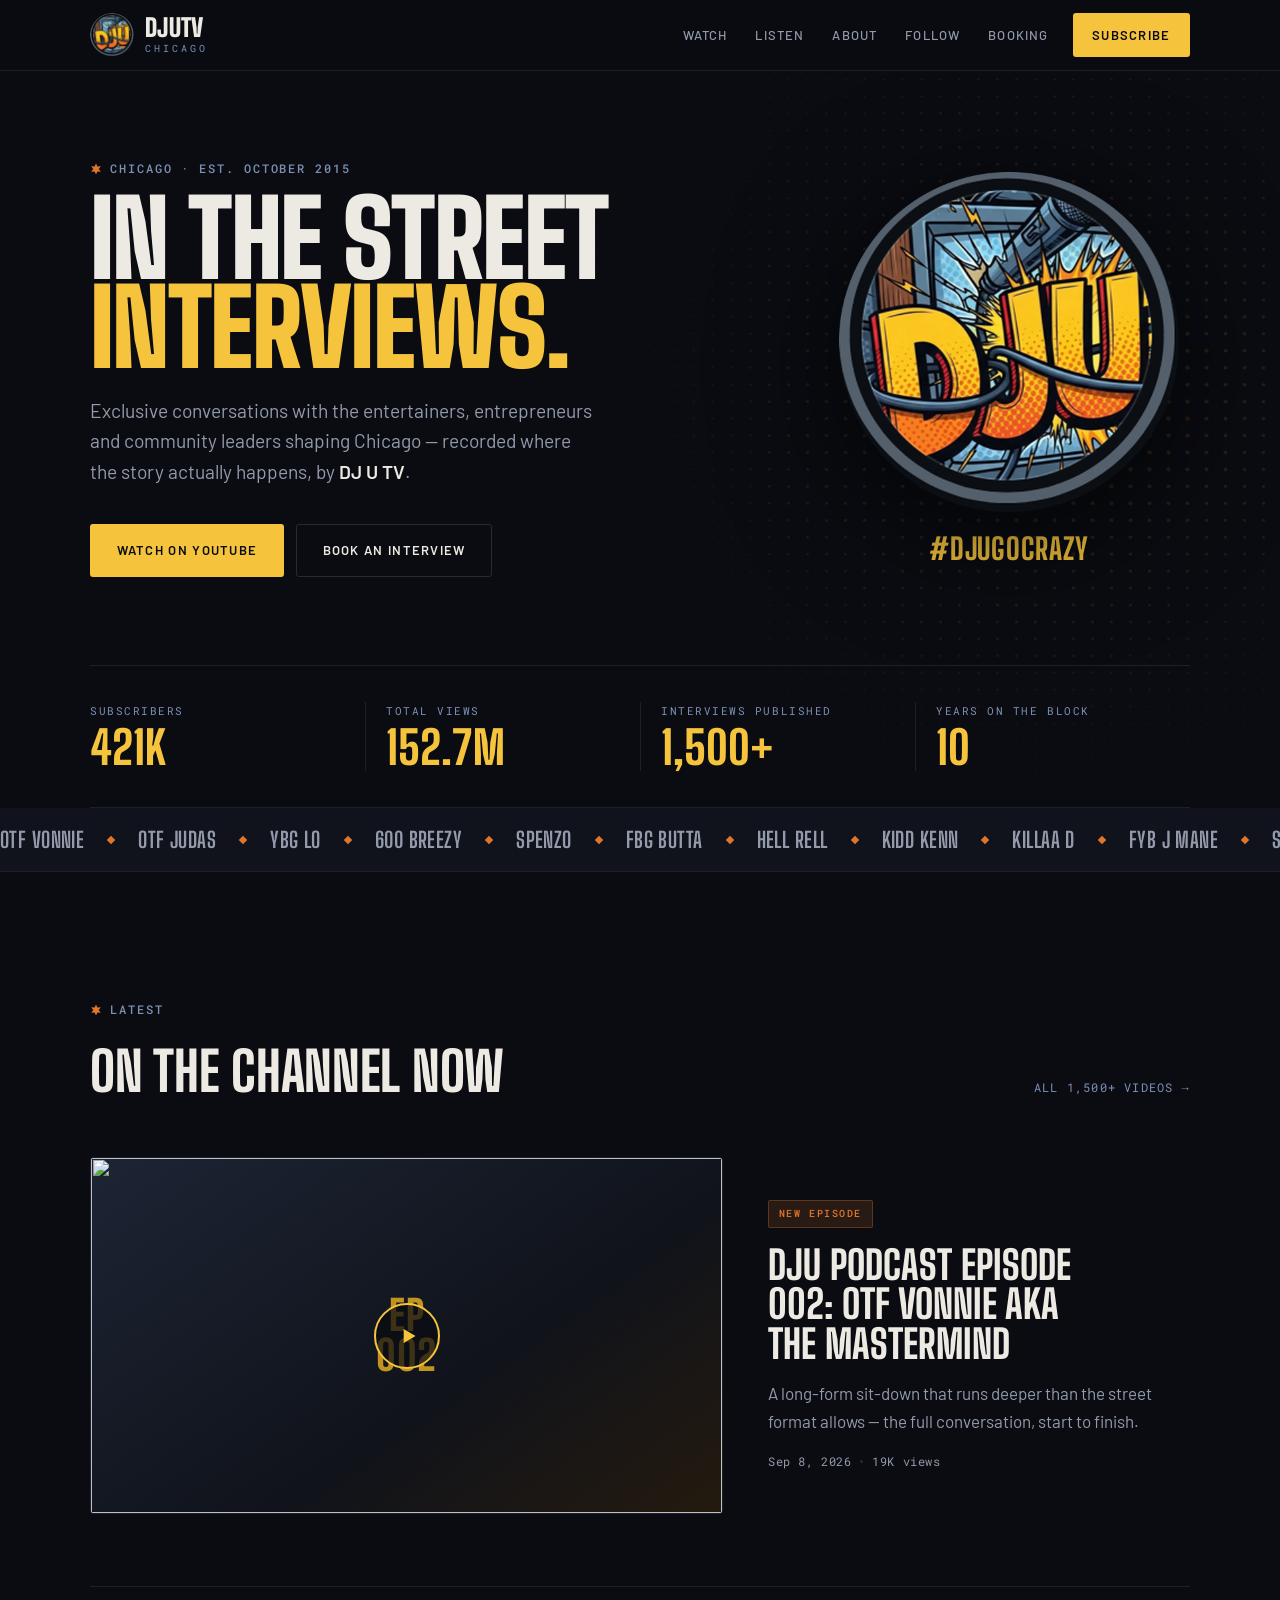
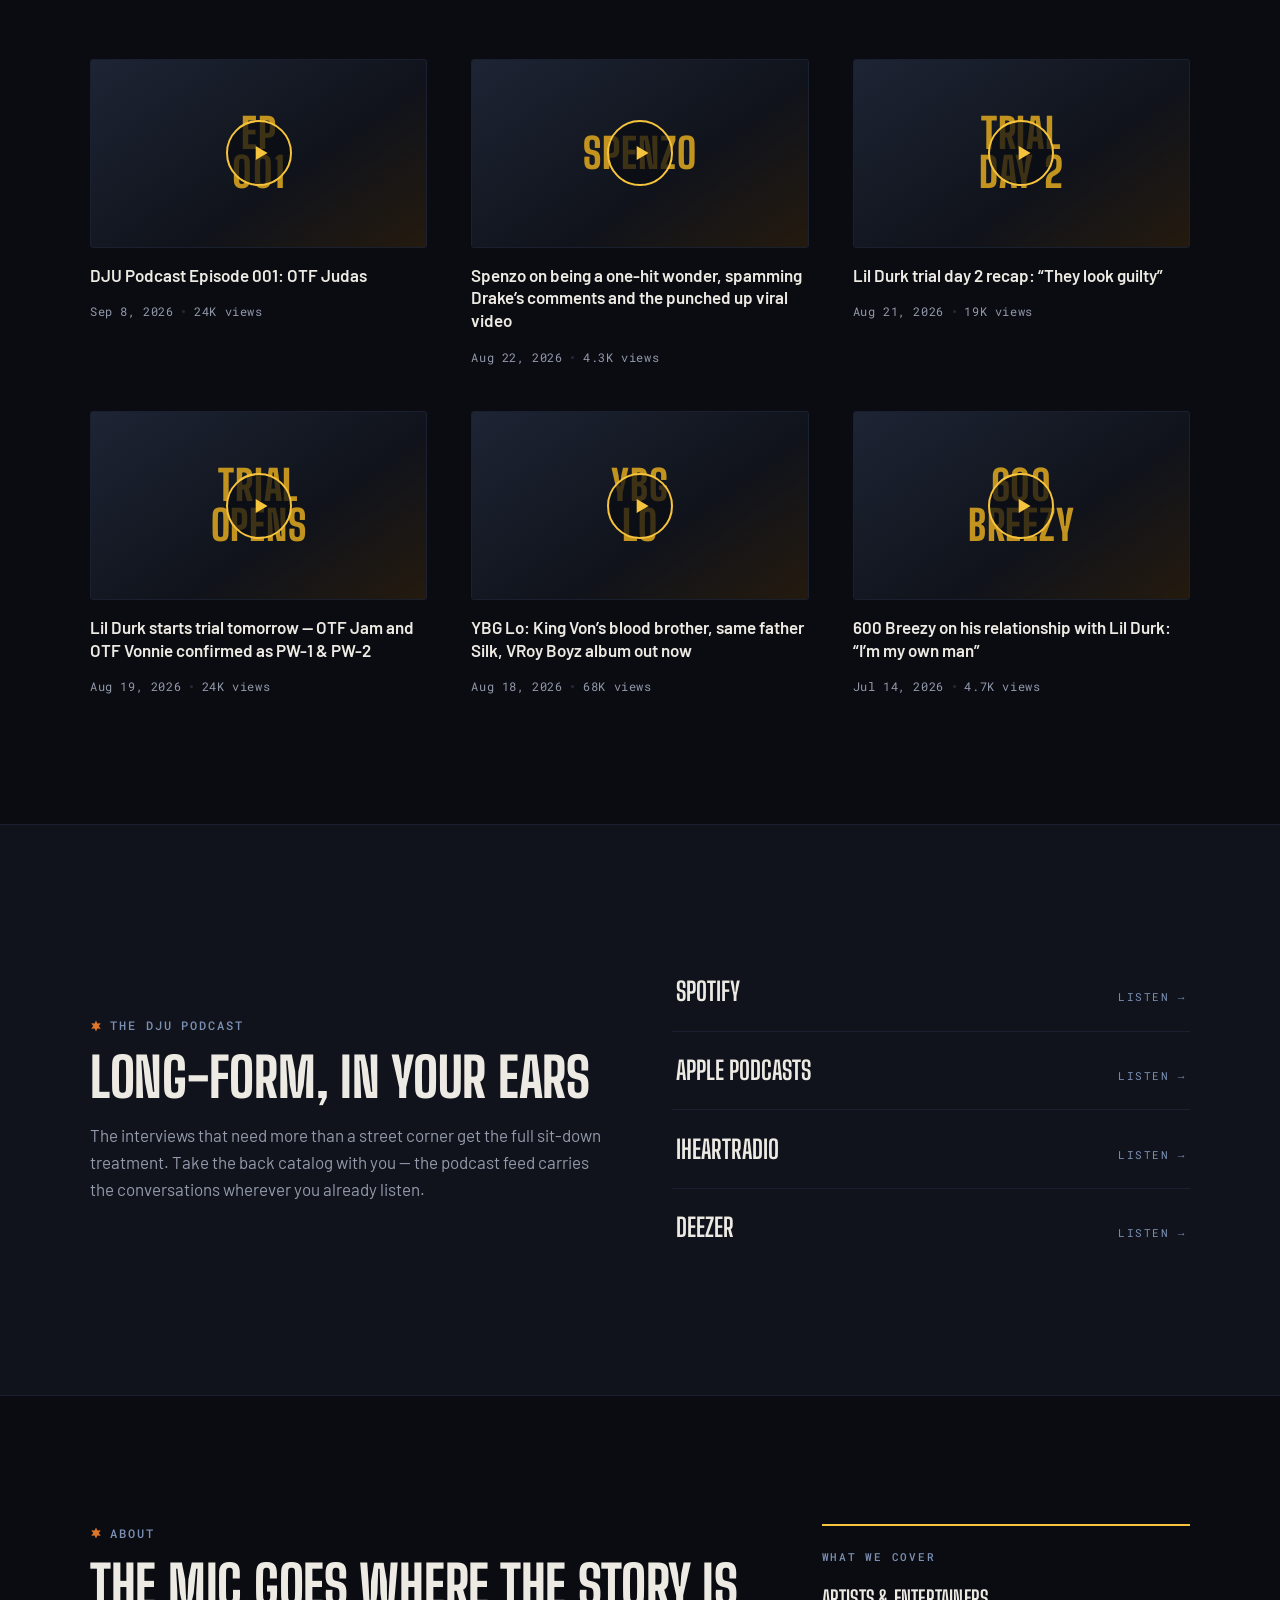
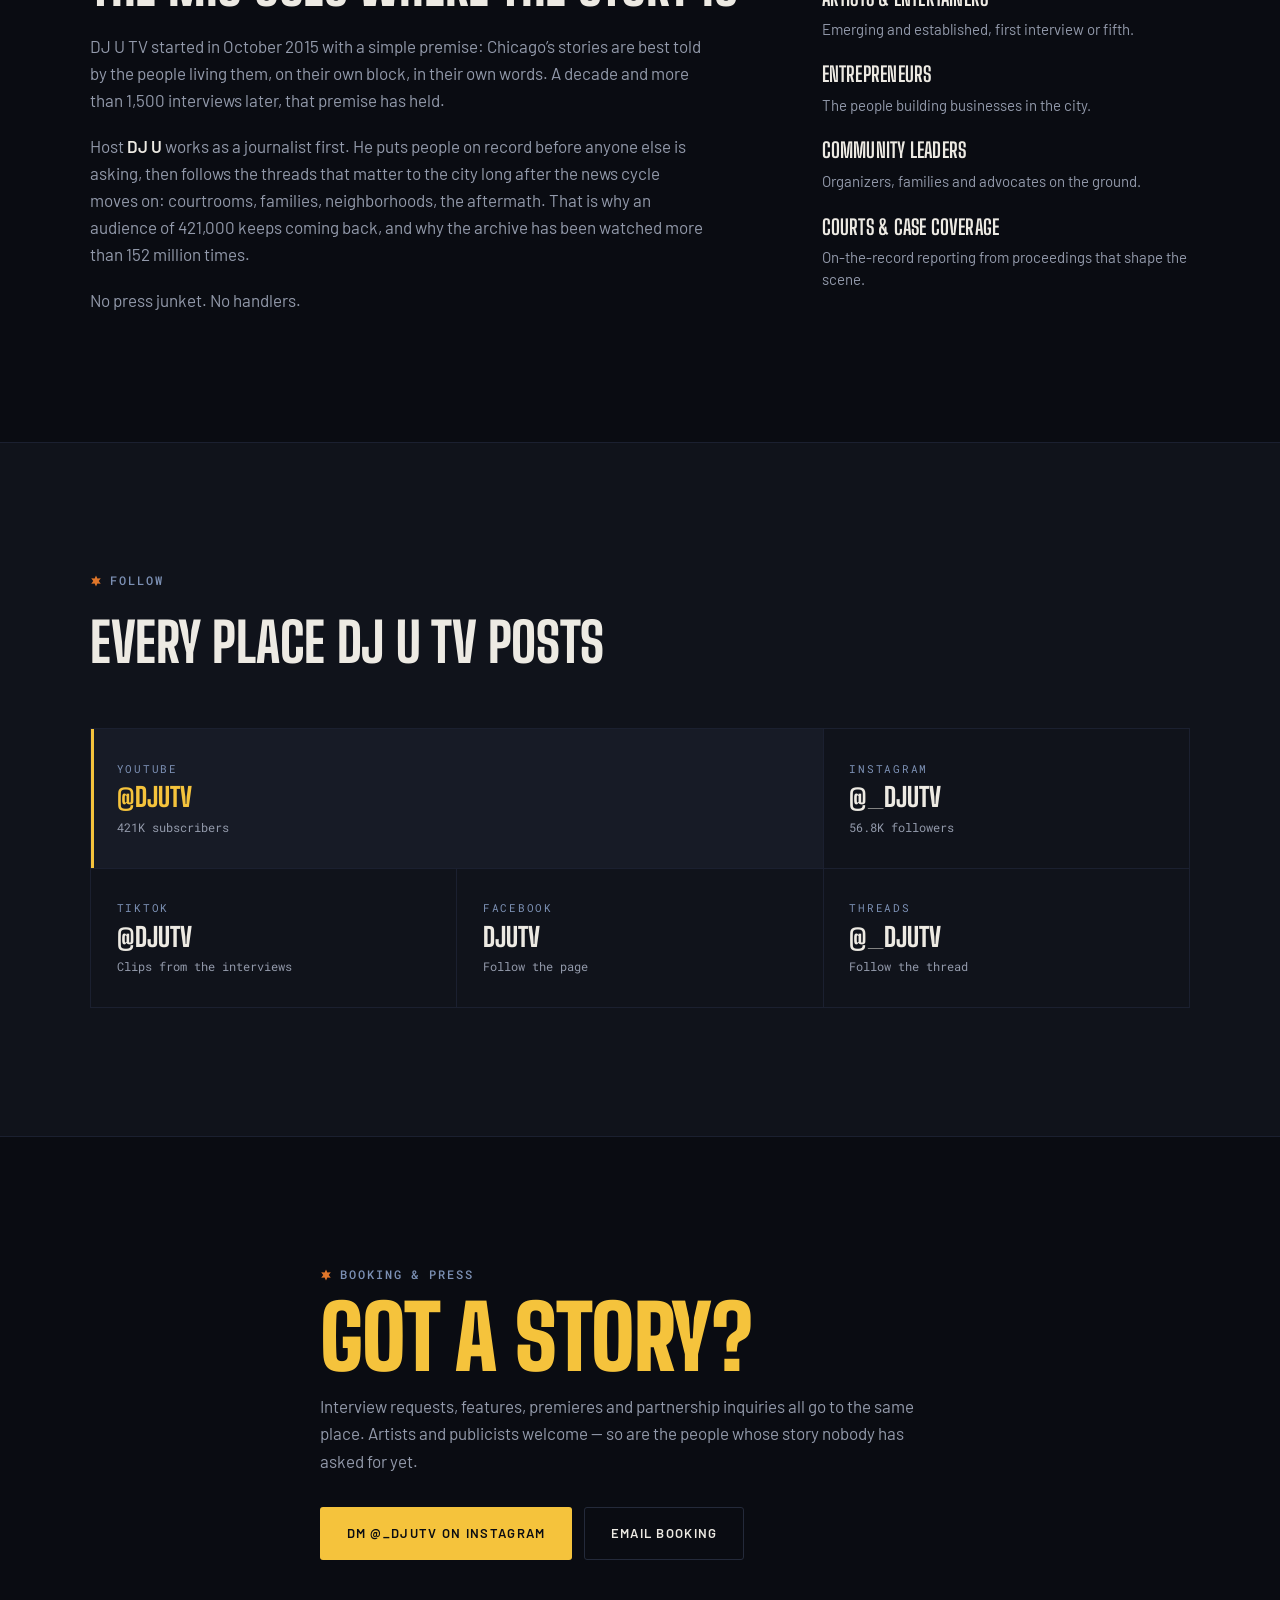
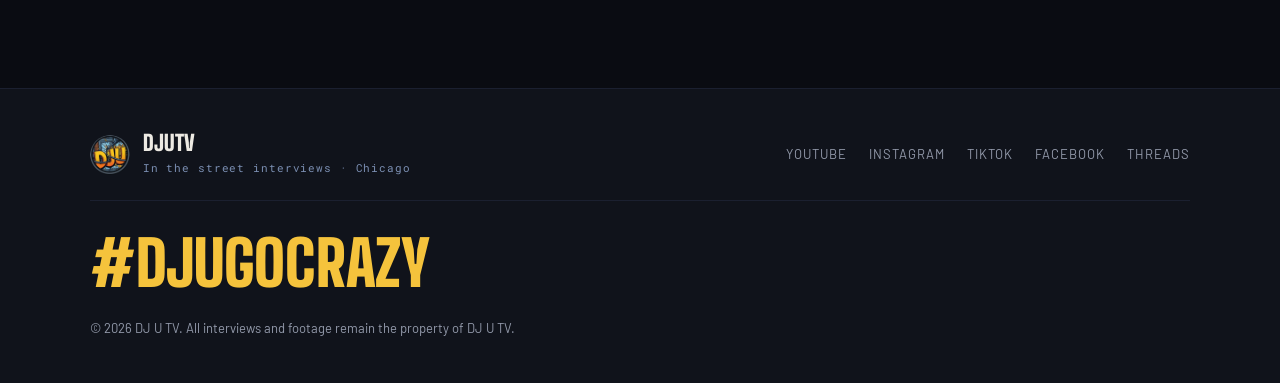
==== index.html @ be21571f "Add a proper 1200x630 link-preview card Pasting the link showed bare text with no preview. The og:im" ====
<!doctype html>
<html lang="en">
<head>
<meta charset="utf-8">
<meta name="viewport" content="width=device-width, initial-scale=1">
<title>DJ U TV — In the Street Interviews from Chicago</title>
<meta name="description" content="DJ U TV is Chicago's in-the-street interview channel — exclusive conversations with entertainers, entrepreneurs and community leaders since 2015. #DJUGOCRAZY. Watch, listen and book.">
<meta name="theme-color" content="#0A0C12">
<link rel="canonical" href="https://djugocrazy.com/">

<meta property="og:type" content="website">
<meta property="og:site_name" content="DJ U TV">
<meta property="og:url" content="https://djugocrazy.com/">
<meta property="og:title" content="DJ U TV — In the Street Interviews from Chicago">
<meta property="og:description" content="Exclusive in-the-street interviews with entertainers, entrepreneurs and community leaders. Chicago. Since 2015. #DJUGOCRAZY">
<meta property="og:image" content="https://djugocrazy.com/assets/img/og-card.png">
<meta property="og:image:type" content="image/png">
<meta property="og:image:width" content="1200">
<meta property="og:image:height" content="630">
<meta property="og:image:alt" content="DJ U TV — in the street interviews, Chicago. #DJUGOCRAZY">
<meta name="twitter:card" content="summary_large_image">
<meta name="twitter:image" content="https://djugocrazy.com/assets/img/og-card.png">

<link rel="icon" href="assets/img/favicon.png" type="image/png">
<link rel="apple-touch-icon" href="assets/img/dju-logo-sm.png">

<link rel="preconnect" href="https://fonts.googleapis.com">
<link rel="preconnect" href="https://fonts.gstatic.com" crossorigin>
<link rel="preconnect" href="https://i.ytimg.com">
<link rel="stylesheet" href="https://fonts.googleapis.com/css2?family=Big+Shoulders+Display:wght@500;700;800;900&family=Barlow:ital,wght@0,400;0,500;0,600;1,400&family=Roboto+Mono:wght@400;500&display=swap">
<link rel="stylesheet" href="assets/css/styles.css">

<script type="application/ld+json">
{
  "@context": "https://schema.org",
  "@type": "Organization",
  "name": "DJ U TV",
  "alternateName": "DJUTV",
  "slogan": "DJUGOCRAZY",
  "url": "https://djugocrazy.com/",
  "description": "Exclusive in-the-street interviews with entertainers, entrepreneurs and community leaders based in Chicago.",
  "founder": { "@type": "Person", "name": "DJ U" },
  "foundingDate": "2015-10-02",
  "areaServed": "Chicago, Illinois",
  "logo": "https://djugocrazy.com/assets/img/dju-logo.png",
  "sameAs": [
    "https://www.youtube.com/@DJUTV",
    "https://www.instagram.com/_djutv",
    "https://www.tiktok.com/@djutv",
    "https://www.facebook.com/DJUTV",
    "https://www.threads.net/@_djutv",
    "https://open.spotify.com/show/6Jy5DCqAI1f2kbH324WHqA",
    "https://podcasts.apple.com/us/podcast/djutv/id1648992757"
  ]
}
</script>
</head>
<body>

<svg class="sprite" aria-hidden="true" focusable="false">
  <symbol id="star6" viewBox="0 0 24 24">
    <path d="M12 1 L14.75 7.24 L21.53 6.5 L17.5 12 L21.53 17.5 L14.75 16.76 L12 23 L9.25 16.76 L2.47 17.5 L6.5 12 L2.47 6.5 L9.25 7.24 Z"/>
  </symbol>
  <symbol id="play" viewBox="0 0 24 24"><path d="M8 5.5 L19 12 L8 18.5 Z"/></symbol>
</svg>

<a class="skip-link" href="#main">Skip to content</a>

<header class="masthead">
  <div class="wrap masthead__inner">
    <a class="brand" href="#top">
      <img class="brand__mark" src="assets/img/dju-logo-sm.png" alt="" width="44" height="44">
      <span class="brand__text">
        <span class="brand__name">DJUTV</span>
        <span class="brand__sub">Chicago</span>
      </span>
    </a>
    <nav class="nav" aria-label="Primary">
      <a href="#watch">Watch</a>
      <a href="#listen">Listen</a>
      <a href="#about">About</a>
      <a href="#follow">Follow</a>
      <a href="#booking">Booking</a>
    </nav>
    <a class="btn btn--gold masthead__cta" href="https://www.youtube.com/@DJUTV?sub_confirmation=1" target="_blank" rel="noopener">Subscribe</a>
  </div>
</header>

<main id="main">

  <section class="hero" id="top">
    <canvas class="hero__dots" aria-hidden="true"></canvas>
    <div class="wrap hero__inner">
      <div class="hero__copy">
        <p class="eyebrow"><svg class="star" aria-hidden="true"><use href="#star6"></use></svg> Chicago · Est. October 2015</p>
        <h1 class="hero__title">In the street<br><em>interviews.</em></h1>
        <p class="hero__lede">Exclusive conversations with the entertainers, entrepreneurs and community leaders shaping Chicago — recorded where the story actually happens, by <strong>DJ U TV</strong>.</p>
        <div class="hero__actions">
          <a class="btn btn--gold" href="https://www.youtube.com/@DJUTV" target="_blank" rel="noopener">Watch on YouTube</a>
          <a class="btn btn--ghost" href="#booking">Book an interview</a>
        </div>
      </div>
      <div class="hero__badge">
        <img src="assets/img/dju-logo.png" alt="DJ U TV logo" width="380" height="380" loading="eager">
        <p class="slogan">#DJUGOCRAZY</p>
      </div>
    </div>

    <!-- Channel figures — refresh these four values periodically. -->
    <div class="wrap">
      <dl class="stats">
        <div class="stat"><dt>Subscribers</dt><dd>421K</dd></div>
        <div class="stat"><dt>Total views</dt><dd>152.7M</dd></div>
        <div class="stat"><dt>Interviews published</dt><dd>1,500+</dd></div>
        <div class="stat"><dt>Years on the block</dt><dd>10</dd></div>
      </dl>
    </div>
  </section>

  <div class="ticker" aria-hidden="true">
    <div class="ticker__track">
      <span class="ticker__set">
        <b>OTF Vonnie</b><i></i><b>OTF Judas</b><i></i><b>YBG Lo</b><i></i><b>600 Breezy</b><i></i><b>Spenzo</b><i></i><b>FBG Butta</b><i></i><b>Hell Rell</b><i></i><b>Kidd Kenn</b><i></i><b>Killaa D</b><i></i><b>FYB J Mane</b><i></i><b>Sexyy Red</b><i></i><b>Lil Durk</b><i></i>
      </span>
    </div>
  </div>

  <section class="section" id="watch">
    <div class="wrap">
      <header class="section__head">
        <p class="eyebrow"><svg class="star" aria-hidden="true"><use href="#star6"></use></svg> Latest</p>
        <h2 class="section__title">On the channel now</h2>
        <a class="section__link" href="https://www.youtube.com/@DJUTV/videos" target="_blank" rel="noopener">All 1,500+ videos →</a>
      </header>

      <article class="lead" data-video="cY_rrsBq6uA">
        <button class="player" type="button" aria-label="Play: DJU Podcast Episode 002 — OTF Vonnie aka the Mastermind">
          <img class="player__thumb" src="https://i.ytimg.com/vi/cY_rrsBq6uA/hqdefault.jpg" alt="" loading="eager" width="480" height="360">
          <span class="player__poster" aria-hidden="true">Ep<br>002</span>
          <span class="player__play"><svg aria-hidden="true"><use href="#play"></use></svg></span>
        </button>
        <div class="lead__body">
          <p class="tag tag--live">New episode</p>
          <h3 class="lead__title">DJU Podcast Episode 002: OTF Vonnie aka the Mastermind</h3>
          <p class="lead__dek">A long-form sit-down that runs deeper than the street format allows — the full conversation, start to finish.</p>
          <p class="meta"><time datetime="2026-09-08">Sep 8, 2026</time><span class="meta__dot"></span>19K views</p>
        </div>
      </article>

      <div class="grid">
        <article class="card" data-video="hjhIzudjjiU">
          <button class="player" type="button" aria-label="Play: DJU Podcast Episode 001 — OTF Judas">
            <img class="player__thumb" src="https://i.ytimg.com/vi/hjhIzudjjiU/hqdefault.jpg" alt="" loading="lazy" width="480" height="360">
            <span class="player__poster" aria-hidden="true">Ep<br>001</span>
            <span class="player__play"><svg aria-hidden="true"><use href="#play"></use></svg></span>
          </button>
          <h3 class="card__title">DJU Podcast Episode 001: OTF Judas</h3>
          <p class="meta"><time datetime="2026-09-08">Sep 8, 2026</time><span class="meta__dot"></span>24K views</p>
        </article>

        <article class="card" data-video="cQPvrgxnHXc">
          <button class="player" type="button" aria-label="Play: Spenzo on being a one-hit wonder">
            <img class="player__thumb" src="https://i.ytimg.com/vi/cQPvrgxnHXc/hqdefault.jpg" alt="" loading="lazy" width="480" height="360">
            <span class="player__poster" aria-hidden="true">Spenzo</span>
            <span class="player__play"><svg aria-hidden="true"><use href="#play"></use></svg></span>
          </button>
          <h3 class="card__title">Spenzo on being a one-hit wonder, spamming Drake&rsquo;s comments and the punched up viral video</h3>
          <p class="meta"><time datetime="2026-08-22">Aug 22, 2026</time><span class="meta__dot"></span>4.3K views</p>
        </article>

        <article class="card" data-video="Vh55S-W05FQ">
          <button class="player" type="button" aria-label="Play: Lil Durk trial day 2 recap">
            <img class="player__thumb" src="https://i.ytimg.com/vi/Vh55S-W05FQ/hqdefault.jpg" alt="" loading="lazy" width="480" height="360">
            <span class="player__poster" aria-hidden="true">Trial<br>Day 2</span>
            <span class="player__play"><svg aria-hidden="true"><use href="#play"></use></svg></span>
          </button>
          <h3 class="card__title">Lil Durk trial day 2 recap: &ldquo;They look guilty&rdquo;</h3>
          <p class="meta"><time datetime="2026-08-21">Aug 21, 2026</time><span class="meta__dot"></span>19K views</p>
        </article>

        <article class="card" data-video="ktc-6CKiMQI">
          <button class="player" type="button" aria-label="Play: Lil Durk trial opens">
            <img class="player__thumb" src="https://i.ytimg.com/vi/ktc-6CKiMQI/hqdefault.jpg" alt="" loading="lazy" width="480" height="360">
            <span class="player__poster" aria-hidden="true">Trial<br>Opens</span>
            <span class="player__play"><svg aria-hidden="true"><use href="#play"></use></svg></span>
          </button>
          <h3 class="card__title">Lil Durk starts trial tomorrow — OTF Jam and OTF Vonnie confirmed as PW-1 &amp; PW-2</h3>
          <p class="meta"><time datetime="2026-08-19">Aug 19, 2026</time><span class="meta__dot"></span>24K views</p>
        </article>

        <article class="card" data-video="dFhqiphtBGQ">
          <button class="player" type="button" aria-label="Play: YBG Lo, King Von&rsquo;s blood brother">
            <img class="player__thumb" src="https://i.ytimg.com/vi/dFhqiphtBGQ/hqdefault.jpg" alt="" loading="lazy" width="480" height="360">
            <span class="player__poster" aria-hidden="true">YBG<br>Lo</span>
            <span class="player__play"><svg aria-hidden="true"><use href="#play"></use></svg></span>
          </button>
          <h3 class="card__title">YBG Lo: King Von&rsquo;s blood brother, same father Silk, VRoy Boyz album out now</h3>
          <p class="meta"><time datetime="2026-08-18">Aug 18, 2026</time><span class="meta__dot"></span>68K views</p>
        </article>

        <article class="card" data-video="3jzCO5yVs1U">
          <button class="player" type="button" aria-label="Play: 600 Breezy on his relationship with Lil Durk">
            <img class="player__thumb" src="https://i.ytimg.com/vi/3jzCO5yVs1U/hqdefault.jpg" alt="" loading="lazy" width="480" height="360">
            <span class="player__poster" aria-hidden="true">600<br>Breezy</span>
            <span class="player__play"><svg aria-hidden="true"><use href="#play"></use></svg></span>
          </button>
          <h3 class="card__title">600 Breezy on his relationship with Lil Durk: &ldquo;I&rsquo;m my own man&rdquo;</h3>
          <p class="meta"><time datetime="2026-07-14">Jul 14, 2026</time><span class="meta__dot"></span>4.7K views</p>
        </article>
      </div>
    </div>
  </section>

  <section class="section section--alt" id="listen">
    <div class="wrap listen">
      <div class="listen__copy">
        <p class="eyebrow"><svg class="star" aria-hidden="true"><use href="#star6"></use></svg> The DJU Podcast</p>
        <h2 class="section__title">Long-form, in your ears</h2>
        <p class="prose">The interviews that need more than a street corner get the full sit-down treatment. Take the back catalog with you — the podcast feed carries the conversations wherever you already listen.</p>
      </div>
      <ul class="platforms">
        <li><a href="https://open.spotify.com/show/6Jy5DCqAI1f2kbH324WHqA" target="_blank" rel="noopener"><span class="platforms__name">Spotify</span><span class="platforms__go">Listen →</span></a></li>
        <li><a href="https://podcasts.apple.com/us/podcast/djutv/id1648992757" target="_blank" rel="noopener"><span class="platforms__name">Apple Podcasts</span><span class="platforms__go">Listen →</span></a></li>
        <li><a href="https://www.iheart.com/podcast/53-djutv-102981745/" target="_blank" rel="noopener"><span class="platforms__name">iHeartRadio</span><span class="platforms__go">Listen →</span></a></li>
        <li><a href="https://www.deezer.com/us/show/5257337" target="_blank" rel="noopener"><span class="platforms__name">Deezer</span><span class="platforms__go">Listen →</span></a></li>
      </ul>
    </div>
  </section>

  <section class="section" id="about">
    <div class="wrap about">
      <div class="about__main">
        <p class="eyebrow"><svg class="star" aria-hidden="true"><use href="#star6"></use></svg> About</p>
        <h2 class="section__title">The mic goes where the story is</h2>
        <p class="prose">DJ U TV started in October 2015 with a simple premise: Chicago&rsquo;s stories are best told by the people living them, on their own block, in their own words. A decade and more than 1,500 interviews later, that premise has held.</p>
        <p class="prose">Host <strong>DJ U</strong> works as a journalist first. He puts people on record before anyone else is asking, then follows the threads that matter to the city long after the news cycle moves on: courtrooms, families, neighborhoods, the aftermath. That is why an audience of 421,000 keeps coming back, and why the archive has been watched more than 152 million times.</p>
        <p class="prose">No press junket. No handlers.</p>
      </div>
      <aside class="about__side">
        <h3 class="about__sideTitle">What we cover</h3>
        <ul class="coverage">
          <li><span>Artists &amp; entertainers</span>Emerging and established, first interview or fifth.</li>
          <li><span>Entrepreneurs</span>The people building businesses in the city.</li>
          <li><span>Community leaders</span>Organizers, families and advocates on the ground.</li>
          <li><span>Courts &amp; case coverage</span>On-the-record reporting from proceedings that shape the scene.</li>
        </ul>
      </aside>
    </div>
  </section>

  <section class="section section--alt" id="follow">
    <div class="wrap">
      <header class="section__head">
        <p class="eyebrow"><svg class="star" aria-hidden="true"><use href="#star6"></use></svg> Follow</p>
        <h2 class="section__title">Every place DJ U TV posts</h2>
      </header>
      <ul class="socials">
        <li class="social social--lead">
          <a href="https://www.youtube.com/@DJUTV" target="_blank" rel="noopener">
            <span class="social__net">YouTube</span>
            <span class="social__handle">@DJUTV</span>
            <span class="social__count">421K subscribers</span>
          </a>
        </li>
        <li class="social">
          <a href="https://www.instagram.com/_djutv" target="_blank" rel="noopener">
            <span class="social__net">Instagram</span>
            <span class="social__handle">@_djutv</span>
            <span class="social__count">56.8K followers</span>
          </a>
        </li>
        <li class="social">
          <a href="https://www.tiktok.com/@djutv" target="_blank" rel="noopener">
            <span class="social__net">TikTok</span>
            <span class="social__handle">@djutv</span>
            <span class="social__count">Clips from the interviews</span>
          </a>
        </li>
        <li class="social">
          <a href="https://www.facebook.com/DJUTV" target="_blank" rel="noopener">
            <span class="social__net">Facebook</span>
            <span class="social__handle">DJUTV</span>
            <span class="social__count">Follow the page</span>
          </a>
        </li>
        <li class="social">
          <a href="https://www.threads.net/@_djutv" target="_blank" rel="noopener">
            <span class="social__net">Threads</span>
            <span class="social__handle">@_djutv</span>
            <span class="social__count">Follow the thread</span>
          </a>
        </li>
      </ul>
    </div>
  </section>

  <section class="section booking" id="booking">
    <div class="wrap booking__inner">
      <p class="eyebrow"><svg class="star" aria-hidden="true"><use href="#star6"></use></svg> Booking &amp; press</p>
      <h2 class="booking__title">Got a story?</h2>
      <p class="prose booking__prose">Interview requests, features, premieres and partnership inquiries all go to the same place. Artists and publicists welcome — so are the people whose story nobody has asked for yet.</p>
      <div class="booking__actions" data-booking-actions>
        <a class="btn btn--gold" href="https://www.instagram.com/_djutv" target="_blank" rel="noopener">DM @_djutv on Instagram</a>
      </div>
    </div>
  </section>

</main>

<footer class="footer">
  <div class="wrap footer__inner">
    <div class="footer__brand">
      <img src="assets/img/dju-logo-sm.png" alt="" width="40" height="40">
      <div>
        <p class="footer__name">DJUTV</p>
        <p class="footer__tag">In the street interviews · Chicago</p>
      </div>
    </div>
    <nav class="footer__nav" aria-label="Footer">
      <a href="https://www.youtube.com/@DJUTV" target="_blank" rel="noopener">YouTube</a>
      <a href="https://www.instagram.com/_djutv" target="_blank" rel="noopener">Instagram</a>
      <a href="https://www.tiktok.com/@djutv" target="_blank" rel="noopener">TikTok</a>
      <a href="https://www.facebook.com/DJUTV" target="_blank" rel="noopener">Facebook</a>
      <a href="https://www.threads.net/@_djutv" target="_blank" rel="noopener">Threads</a>
    </nav>
    <p class="footer__slogan">#DJUGOCRAZY</p>
    <p class="footer__legal">&copy; <span data-year>2026</span> DJ U TV. All interviews and footage remain the property of DJ U TV.</p>
  </div>
</footer>

<script src="assets/js/main.js" defer></script>
</body>
</html>
---- assets/css/styles.css ----
/* DJUTV — Chicago street-press identity.
   Palette sampled directly from the DJU logo: gold letterforms, ember halftone,
   steel-blue comic panel, blue-black ground. Committed dark theme by design. */

:root {
  --ink:        #0A0C12;
  --ink-2:      #10131B;
  --ink-3:      #171B26;
  --line:       #242A3A;
  --line-soft:  #1B2030;

  --gold:       #F5C33C;
  --gold-deep:  #C2941F;
  --ember:      #E0762A;
  --steel:      #7C90B4;

  --bone:       #EDEAE3;
  --ash:        #939AAB;

  --font-display: "Big Shoulders Display", "Oswald", "Arial Narrow", "Haettenschweiler", Impact, sans-serif;
  --font-body:    "Barlow", system-ui, -apple-system, "Segoe UI", sans-serif;
  --font-mono:    "Roboto Mono", ui-monospace, "SFMono-Regular", Menlo, monospace;

  --wrap:   1180px;
  --gutter: clamp(1.25rem, 4vw, 2.5rem);

  --step:   clamp(5.5rem, 10vw, 9rem);
  --radius: 3px;
}

*, *::before, *::after { box-sizing: border-box; }

html { scroll-behavior: smooth; }
@media (prefers-reduced-motion: reduce) {
  html { scroll-behavior: auto; }
  *, *::before, *::after { animation-duration: .001ms !important; animation-iteration-count: 1 !important; transition-duration: .001ms !important; }
}

body {
  margin: 0;
  background: var(--ink);
  color: var(--bone);
  font-family: var(--font-body);
  font-size: 1.0625rem;
  line-height: 1.6;
  -webkit-font-smoothing: antialiased;
}

img { max-width: 100%; display: block; }
img[hidden] { display: none; }

a { color: var(--gold); text-decoration: none; }

:focus-visible { outline: 2px solid var(--gold); outline-offset: 3px; }

.sprite { position: absolute; width: 0; height: 0; overflow: hidden; }

.wrap { width: 100%; max-width: var(--wrap); margin-inline: auto; padding-inline: var(--gutter); }

.skip-link {
  position: absolute; left: -9999px; top: 0; z-index: 100;
  background: var(--gold); color: var(--ink);
  padding: .75rem 1.25rem; font-weight: 600;
}
.skip-link:focus { left: 0; }

/* ---------- shared type ---------- */

.eyebrow {
  display: flex; align-items: center; gap: .5rem;
  margin: 0 0 1rem;
  font-family: var(--font-mono);
  font-size: .75rem; font-weight: 500;
  letter-spacing: .16em; text-transform: uppercase;
  color: var(--steel);
}
.star { width: 12px; height: 12px; flex: none; fill: var(--ember); }

.section__title {
  margin: 0;
  font-family: var(--font-display);
  font-weight: 800;
  font-size: clamp(2.1rem, 4.6vw, 3.4rem);
  line-height: .96;
  letter-spacing: -.005em;
  text-transform: uppercase;
  text-wrap: balance;
  color: var(--bone);
}

.prose { margin: 0 0 1.15rem; max-width: 62ch; color: var(--ash); }
.prose strong { color: var(--bone); font-weight: 600; }
.prose:last-child { margin-bottom: 0; }

.meta {
  margin: 0;
  display: flex; align-items: center; gap: .55rem;
  font-family: var(--font-mono); font-size: .75rem;
  letter-spacing: .05em; color: var(--ash);
  font-variant-numeric: tabular-nums;
}
.meta__dot { width: 3px; height: 3px; border-radius: 50%; background: var(--line); flex: none; }

.btn {
  display: inline-flex; align-items: center; justify-content: center;
  padding: .95rem 1.6rem;
  font-family: var(--font-body);
  font-size: .8125rem; font-weight: 600;
  letter-spacing: .1em; text-transform: uppercase;
  border-radius: var(--radius);
  border: 1px solid transparent;
  transition: background-color .18s ease, color .18s ease, border-color .18s ease;
}
.btn--gold { background: var(--gold); color: var(--ink); }
.btn--gold:hover { background: #FFD65E; }
.btn--ghost { border-color: var(--line); color: var(--bone); }
.btn--ghost:hover { border-color: var(--steel); background: var(--ink-2); }

/* ---------- masthead ---------- */

.masthead {
  position: sticky; top: 0; z-index: 40;
  background: rgba(10, 12, 18, .88);
  backdrop-filter: blur(14px);
  border-bottom: 1px solid var(--line-soft);
}
.masthead__inner { display: flex; align-items: center; gap: 1.5rem; height: 70px; }

.brand { display: flex; align-items: center; gap: .7rem; margin-right: auto; color: var(--bone); }
.brand__mark { width: 44px; height: 44px; border-radius: 50%; }
.brand__text { display: flex; flex-direction: column; line-height: 1; }
.brand__name {
  font-family: var(--font-display); font-weight: 900;
  font-size: 1.55rem; letter-spacing: .01em; text-transform: uppercase;
}
.brand__sub {
  font-family: var(--font-mono); font-size: .625rem;
  letter-spacing: .3em; text-transform: uppercase; color: var(--steel); margin-top: .2rem;
}

.nav { display: flex; gap: 1.75rem; }
.nav a {
  font-size: .8125rem; font-weight: 500; letter-spacing: .09em;
  text-transform: uppercase; color: var(--ash);
  transition: color .18s ease;
}
.nav a:hover { color: var(--bone); }

.masthead__cta { padding: .65rem 1.15rem; }

@media (max-width: 940px) { .nav { display: none; } }
@media (max-width: 420px) { .masthead__cta { display: none; } }

/* ---------- hero ---------- */

.hero { position: relative; overflow: hidden; padding-top: clamp(3rem, 7vw, 5.5rem); }
.hero__dots {
  position: absolute; inset: 0; width: 100%; height: 100%;
  z-index: 0; pointer-events: none; opacity: .5;
}
.hero > .wrap { position: relative; z-index: 1; }

.hero__inner {
  display: grid; grid-template-columns: minmax(0, 1.3fr) minmax(0, .7fr);
  gap: clamp(2rem, 5vw, 4rem); align-items: center;
  padding-bottom: clamp(3.25rem, 7vw, 5.5rem);
}
/* Sits above the badge so a wide fallback face can never be overlapped by it. */
.hero__copy { min-width: 0; position: relative; z-index: 2; }

.hero__title {
  margin: 0 0 1.5rem;
  font-family: var(--font-display);
  font-weight: 900;
  font-size: clamp(2.9rem, 8.4vw, 6.6rem);
  line-height: .84;
  letter-spacing: -.015em;
  text-transform: uppercase;
  color: var(--bone);
}
.hero__title em {
  font-style: normal;
  color: var(--gold);
  -webkit-text-stroke: 0;
}

.hero__lede { margin: 0 0 2.25rem; max-width: 46ch; font-size: clamp(1.0625rem, 1.5vw, 1.25rem); color: var(--ash); }
.hero__lede strong { color: var(--bone); font-weight: 600; }

.hero__actions { display: flex; flex-wrap: wrap; gap: .75rem; }

.hero__badge {
  justify-self: center;
  display: flex; flex-direction: column; align-items: center;
}
.hero__badge img {
  width: min(340px, 100%); height: auto;
  filter: drop-shadow(0 24px 60px rgba(0,0,0,.7));
}

.slogan {
  margin: 1.35rem 0 0;
  font-family: var(--font-display); font-weight: 800;
  font-size: clamp(1.3rem, 2.5vw, 1.85rem);
  line-height: 1; letter-spacing: .03em; text-transform: uppercase;
  color: var(--gold);
}

@media (max-width: 860px) {
  .hero__inner { grid-template-columns: 1fr; }
  .hero__badge { order: -1; justify-self: start; align-items: flex-start; }
  .hero__badge img { width: min(180px, 45%); }
  .slogan { margin-top: 1rem; }
}

/* ---------- stats ---------- */

.stats {
  display: grid; grid-template-columns: repeat(4, 1fr);
  margin: 0; padding: 2.25rem 0;
  border-top: 1px solid var(--line-soft);
  border-bottom: 1px solid var(--line-soft);
}
.stat { padding-inline: 1.25rem; border-left: 1px solid var(--line-soft); }
.stat:first-child { padding-left: 0; border-left: 0; }
.stat dt {
  font-family: var(--font-mono); font-size: .6875rem;
  letter-spacing: .14em; text-transform: uppercase; color: var(--steel);
}
.stat dd {
  margin: .35rem 0 0;
  font-family: var(--font-display); font-weight: 800;
  font-size: clamp(1.9rem, 3.6vw, 2.9rem); line-height: 1;
  color: var(--gold);
  font-variant-numeric: tabular-nums;
}
@media (max-width: 720px) {
  .stats { grid-template-columns: repeat(2, 1fr); gap: 1.5rem 0; }
  .stat:nth-child(odd) { padding-left: 0; border-left: 0; }
}

/* ---------- ticker ---------- */

.ticker {
  overflow: hidden; border-bottom: 1px solid var(--line-soft);
  background: var(--ink-2); padding: .9rem 0;
}
.ticker__track { display: flex; width: max-content; animation: slide 48s linear infinite; }
.ticker__set { display: flex; align-items: center; padding-right: 2.5rem; }
.ticker__set b {
  font-family: var(--font-display); font-weight: 700;
  font-size: 1.35rem; letter-spacing: .02em; text-transform: uppercase;
  color: var(--ash); white-space: nowrap;
}
.ticker__set i { width: 6px; height: 6px; margin: 0 1.5rem; background: var(--ember); flex: none; transform: rotate(45deg); }
@keyframes slide { from { transform: translateX(0); } to { transform: translateX(-50%); } }
@media (prefers-reduced-motion: reduce) { .ticker__track { animation: none; } }

/* ---------- sections ---------- */

.section { padding-block: var(--step); }
.section--alt { background: var(--ink-2); border-block: 1px solid var(--line-soft); }

.section__head {
  display: grid; grid-template-columns: 1fr auto; align-items: end;
  gap: 1rem; margin-bottom: clamp(2.5rem, 5vw, 3.75rem);
}
.section__head .eyebrow { grid-column: 1; margin-bottom: .6rem; }
.section__head .section__title { grid-column: 1; }
.section__link {
  grid-column: 2; grid-row: 2;
  font-family: var(--font-mono); font-size: .75rem;
  letter-spacing: .1em; text-transform: uppercase; color: var(--steel);
  white-space: nowrap;
}
.section__link:hover { color: var(--gold); }
@media (max-width: 640px) {
  .section__head { grid-template-columns: 1fr; }
  .section__link { grid-column: 1; grid-row: auto; }
}

/* ---------- player ---------- */

.player {
  position: relative; display: block; width: 100%;
  aspect-ratio: 16 / 9; padding: 0; margin: 0;
  border: 1px solid var(--line-soft); border-radius: var(--radius);
  background: var(--ink-3); overflow: hidden; cursor: pointer;
}
.player__thumb { position: absolute; inset: 0; width: 100%; height: 100%; object-fit: cover; z-index: 1; }
.player__poster {
  position: absolute; inset: 0; z-index: 0;
  display: grid; place-content: center; text-align: center;
  background: linear-gradient(145deg, #1D2434 0%, #10131B 60%, #241A0E 100%);
  font-family: var(--font-display); font-weight: 800;
  font-size: clamp(1.6rem, 4vw, 2.6rem); line-height: .95;
  text-transform: uppercase; letter-spacing: .02em; color: var(--gold-deep);
}
.player__play {
  position: absolute; z-index: 2; left: 50%; top: 50%;
  transform: translate(-50%, -50%);
  width: 66px; height: 66px; border-radius: 50%;
  display: grid; place-items: center;
  background: rgba(10, 12, 18, .72);
  border: 2px solid var(--gold);
  transition: background-color .2s ease, transform .2s ease;
}
.player__play svg { width: 26px; height: 26px; fill: var(--gold); margin-left: 3px; }
.player:hover .player__play { background: var(--gold); transform: translate(-50%, -50%) scale(1.06); }
.player:hover .player__play svg { fill: var(--ink); }
.player iframe { position: absolute; inset: 0; width: 100%; height: 100%; border: 0; z-index: 3; }

/* ---------- lead story ---------- */

.lead {
  display: grid; grid-template-columns: minmax(0, 1.5fr) minmax(0, 1fr);
  gap: clamp(1.75rem, 3.5vw, 3rem); align-items: center;
  padding-bottom: clamp(3rem, 6vw, 4.5rem);
  margin-bottom: clamp(3rem, 6vw, 4.5rem);
  border-bottom: 1px solid var(--line-soft);
}
.lead__body { display: flex; flex-direction: column; align-items: flex-start; gap: 1.05rem; }
.lead__title {
  margin: 0;
  font-family: var(--font-display); font-weight: 800;
  font-size: clamp(1.75rem, 3.1vw, 2.5rem); line-height: 1;
  text-transform: uppercase; text-wrap: balance; color: var(--bone);
}
.lead__dek { margin: 0; color: var(--ash); max-width: 44ch; }

.tag {
  margin: 0; padding: .3rem .6rem;
  font-family: var(--font-mono); font-size: .625rem; font-weight: 500;
  letter-spacing: .16em; text-transform: uppercase;
  border-radius: 2px;
}
.tag--live { background: rgba(224, 118, 42, .14); color: var(--ember); border: 1px solid rgba(224, 118, 42, .3); }

@media (max-width: 800px) { .lead { grid-template-columns: 1fr; } }

/* ---------- video grid ---------- */

.grid {
  display: grid; grid-template-columns: repeat(3, minmax(0, 1fr));
  gap: clamp(1.75rem, 3.5vw, 2.75rem);
}
.card { display: flex; flex-direction: column; gap: .95rem; }
.card__title {
  margin: 0;
  font-family: var(--font-body); font-weight: 600;
  font-size: 1.0625rem; line-height: 1.35; color: var(--bone);
}
@media (max-width: 900px) { .grid { grid-template-columns: repeat(2, minmax(0, 1fr)); } }
@media (max-width: 560px) { .grid { grid-template-columns: 1fr; } }

/* ---------- listen ---------- */

.listen {
  display: grid; grid-template-columns: minmax(0, 1fr) minmax(0, 1fr);
  gap: clamp(2rem, 5vw, 4rem); align-items: center;
}
.listen__copy .section__title { margin-bottom: 1.15rem; }

.platforms { list-style: none; margin: 0; padding: 0; display: flex; flex-direction: column; }
.platforms li + li { border-top: 1px solid var(--line-soft); }
.platforms a {
  display: flex; align-items: baseline; justify-content: space-between; gap: 1rem;
  padding: 1.15rem .25rem; color: var(--bone);
  transition: padding-inline-start .2s ease, color .2s ease;
}
.platforms a:hover { padding-inline-start: .9rem; color: var(--gold); }
.platforms__name { font-family: var(--font-display); font-weight: 700; font-size: 1.6rem; text-transform: uppercase; }
.platforms__go { font-family: var(--font-mono); font-size: .6875rem; letter-spacing: .14em; text-transform: uppercase; color: var(--steel); }
@media (max-width: 800px) { .listen { grid-template-columns: 1fr; } }

/* ---------- about ---------- */

.about {
  display: grid; grid-template-columns: minmax(0, 1.45fr) minmax(0, .8fr);
  gap: clamp(2rem, 5vw, 4rem);
}
.about__main .section__title { margin-bottom: 1.35rem; }

.about__side { border-top: 2px solid var(--gold); padding-top: 1.4rem; }
.about__sideTitle {
  margin: 0 0 1.1rem;
  font-family: var(--font-mono); font-size: .6875rem; font-weight: 500;
  letter-spacing: .16em; text-transform: uppercase; color: var(--steel);
}
.coverage { list-style: none; margin: 0; padding: 0; display: flex; flex-direction: column; gap: 1.2rem; }
.coverage li { font-size: .9375rem; line-height: 1.5; color: var(--ash); }
.coverage span {
  display: block; margin-bottom: .2rem;
  font-family: var(--font-display); font-weight: 700; font-size: 1.3rem;
  text-transform: uppercase; letter-spacing: .01em; color: var(--bone);
}
@media (max-width: 820px) { .about { grid-template-columns: 1fr; } }

/* ---------- socials ---------- */

.socials {
  list-style: none; margin: 0; padding: 0;
  display: grid; grid-template-columns: repeat(3, minmax(0, 1fr)); gap: 1px;
  background: var(--line-soft); border: 1px solid var(--line-soft);
}
.social a {
  display: flex; flex-direction: column; gap: .45rem;
  height: 100%; padding: 1.9rem 1.6rem;
  background: var(--ink-2); color: var(--bone);
  transition: background-color .2s ease;
}
.social a:hover { background: var(--ink-3); }
.social__net {
  font-family: var(--font-mono); font-size: .6875rem;
  letter-spacing: .16em; text-transform: uppercase; color: var(--steel);
}
.social__handle {
  font-family: var(--font-display); font-weight: 800;
  font-size: 1.65rem; line-height: 1; text-transform: uppercase;
}
.social__count { font-family: var(--font-mono); font-size: .75rem; color: var(--ash); font-variant-numeric: tabular-nums; }
.social--lead a { background: var(--ink-3); box-shadow: inset 3px 0 0 var(--gold); }
.social--lead .social__handle { color: var(--gold); }
/* Five networks in a three-track grid: the lead takes two so no card sits alone. */
.social--lead { grid-column: span 2; }
@media (max-width: 860px) { .socials { grid-template-columns: repeat(2, minmax(0, 1fr)); } }
@media (max-width: 480px) {
  .socials { grid-template-columns: 1fr; }
  .social--lead { grid-column: auto; }
}

/* ---------- booking ---------- */

.booking { background: var(--ink); }
.booking__inner { max-width: 720px; }
.booking__title {
  margin: 0 0 1.15rem;
  font-family: var(--font-display); font-weight: 900;
  font-size: clamp(3rem, 8vw, 5.5rem); line-height: .85;
  text-transform: uppercase; letter-spacing: -.01em; color: var(--gold);
}
.booking__prose { margin-bottom: 2rem; }
.booking__actions { display: flex; flex-wrap: wrap; gap: .75rem; }

/* ---------- footer ---------- */

.footer { border-top: 1px solid var(--line-soft); padding-block: 2.75rem; background: var(--ink-2); }
.footer__inner { display: grid; gap: 1.5rem; }
.footer__brand { display: flex; align-items: center; gap: .8rem; }
.footer__brand img { border-radius: 50%; }
.footer__name {
  margin: 0; font-family: var(--font-display); font-weight: 900;
  font-size: 1.35rem; text-transform: uppercase; line-height: 1; color: var(--bone);
}
.footer__tag { margin: .25rem 0 0; font-family: var(--font-mono); font-size: .6875rem; letter-spacing: .08em; color: var(--steel); }
.footer__nav { display: flex; flex-wrap: wrap; gap: 1.35rem; }
.footer__nav a {
  font-size: .8125rem; letter-spacing: .08em; text-transform: uppercase; color: var(--ash);
  transition: color .18s ease;
}
.footer__nav a:hover { color: var(--gold); }
.footer__legal { margin: 0; font-size: .8125rem; color: var(--ash); }
.footer__slogan {
  margin: 0;
  font-family: var(--font-display); font-weight: 900;
  font-size: clamp(2.1rem, 6.5vw, 3.9rem); line-height: 1;
  letter-spacing: -.005em; text-transform: uppercase;
  color: var(--gold);
}

@media (min-width: 860px) {
  .footer__inner { grid-template-columns: auto 1fr; align-items: center; }
  .footer__nav { justify-content: flex-end; }
  .footer__slogan { grid-column: 1 / -1; padding-top: 1.9rem; border-top: 1px solid var(--line-soft); }
  .footer__legal { grid-column: 1 / -1; }
}
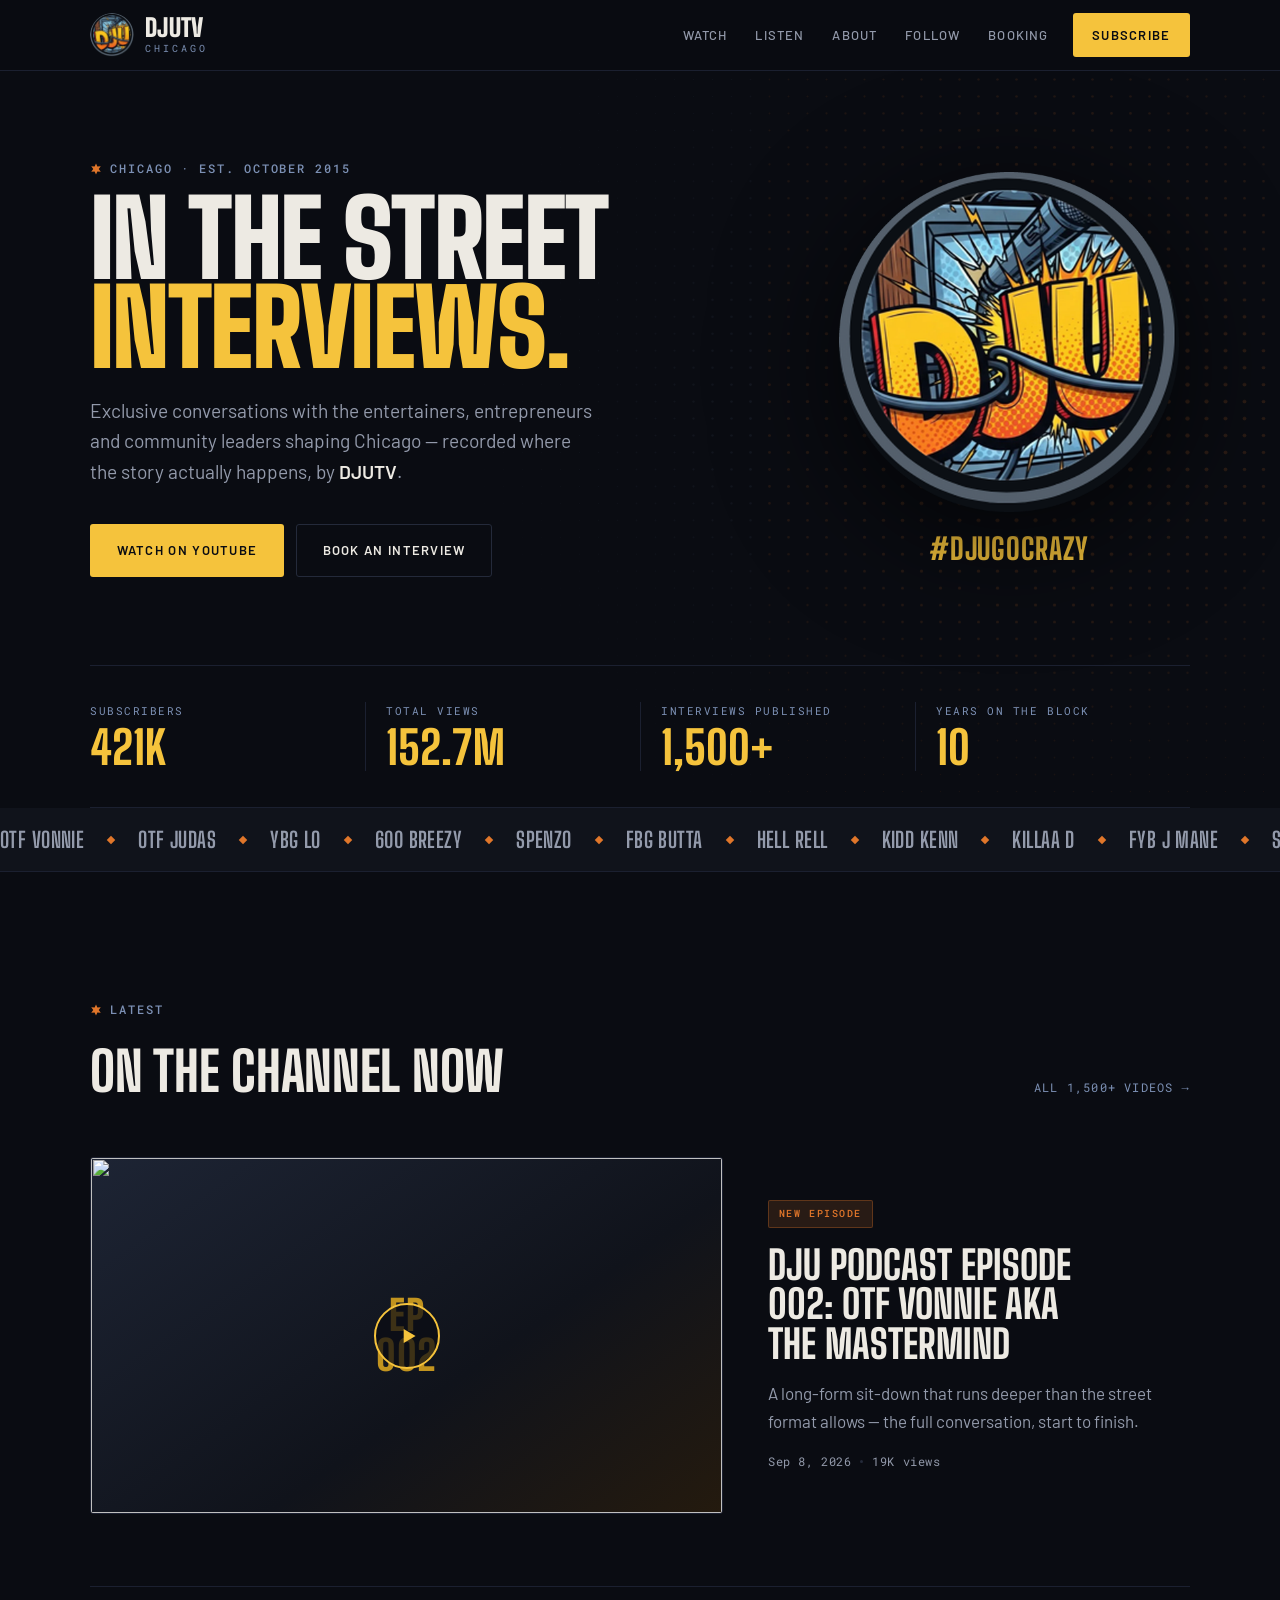
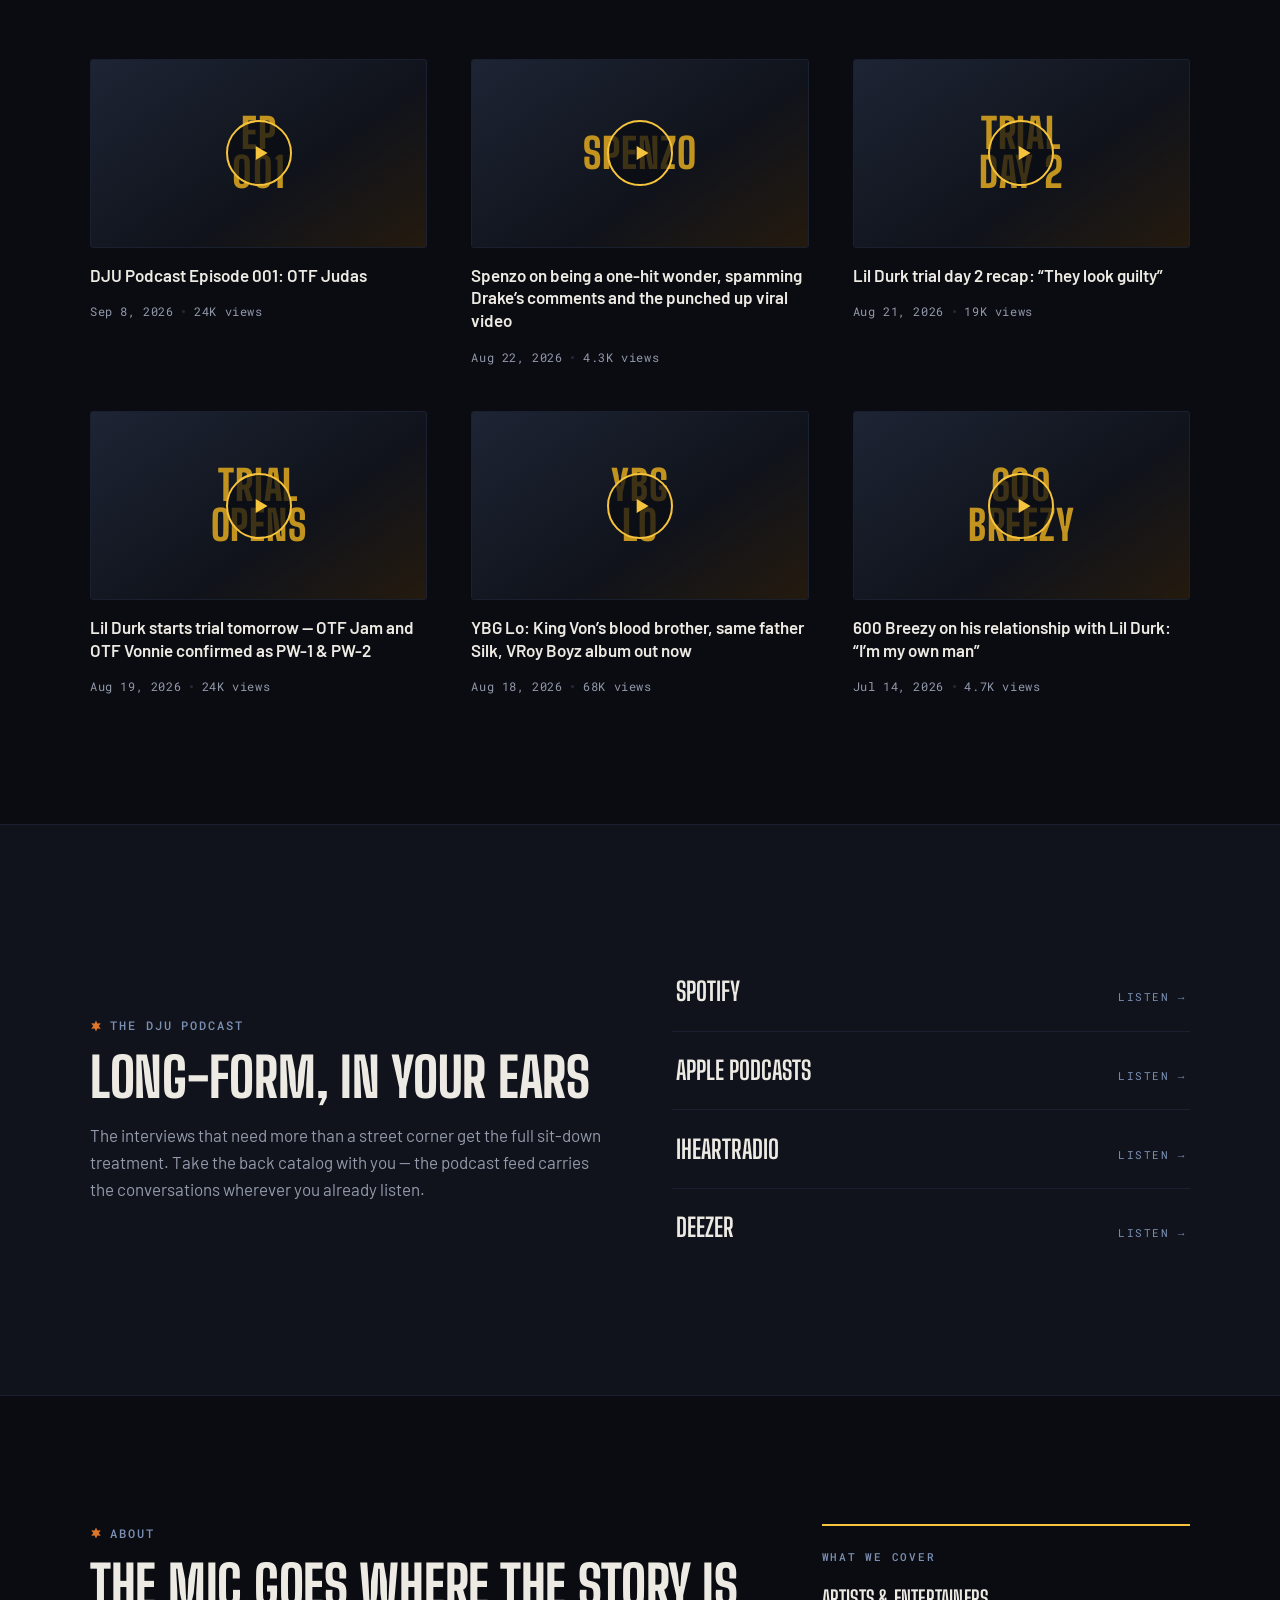
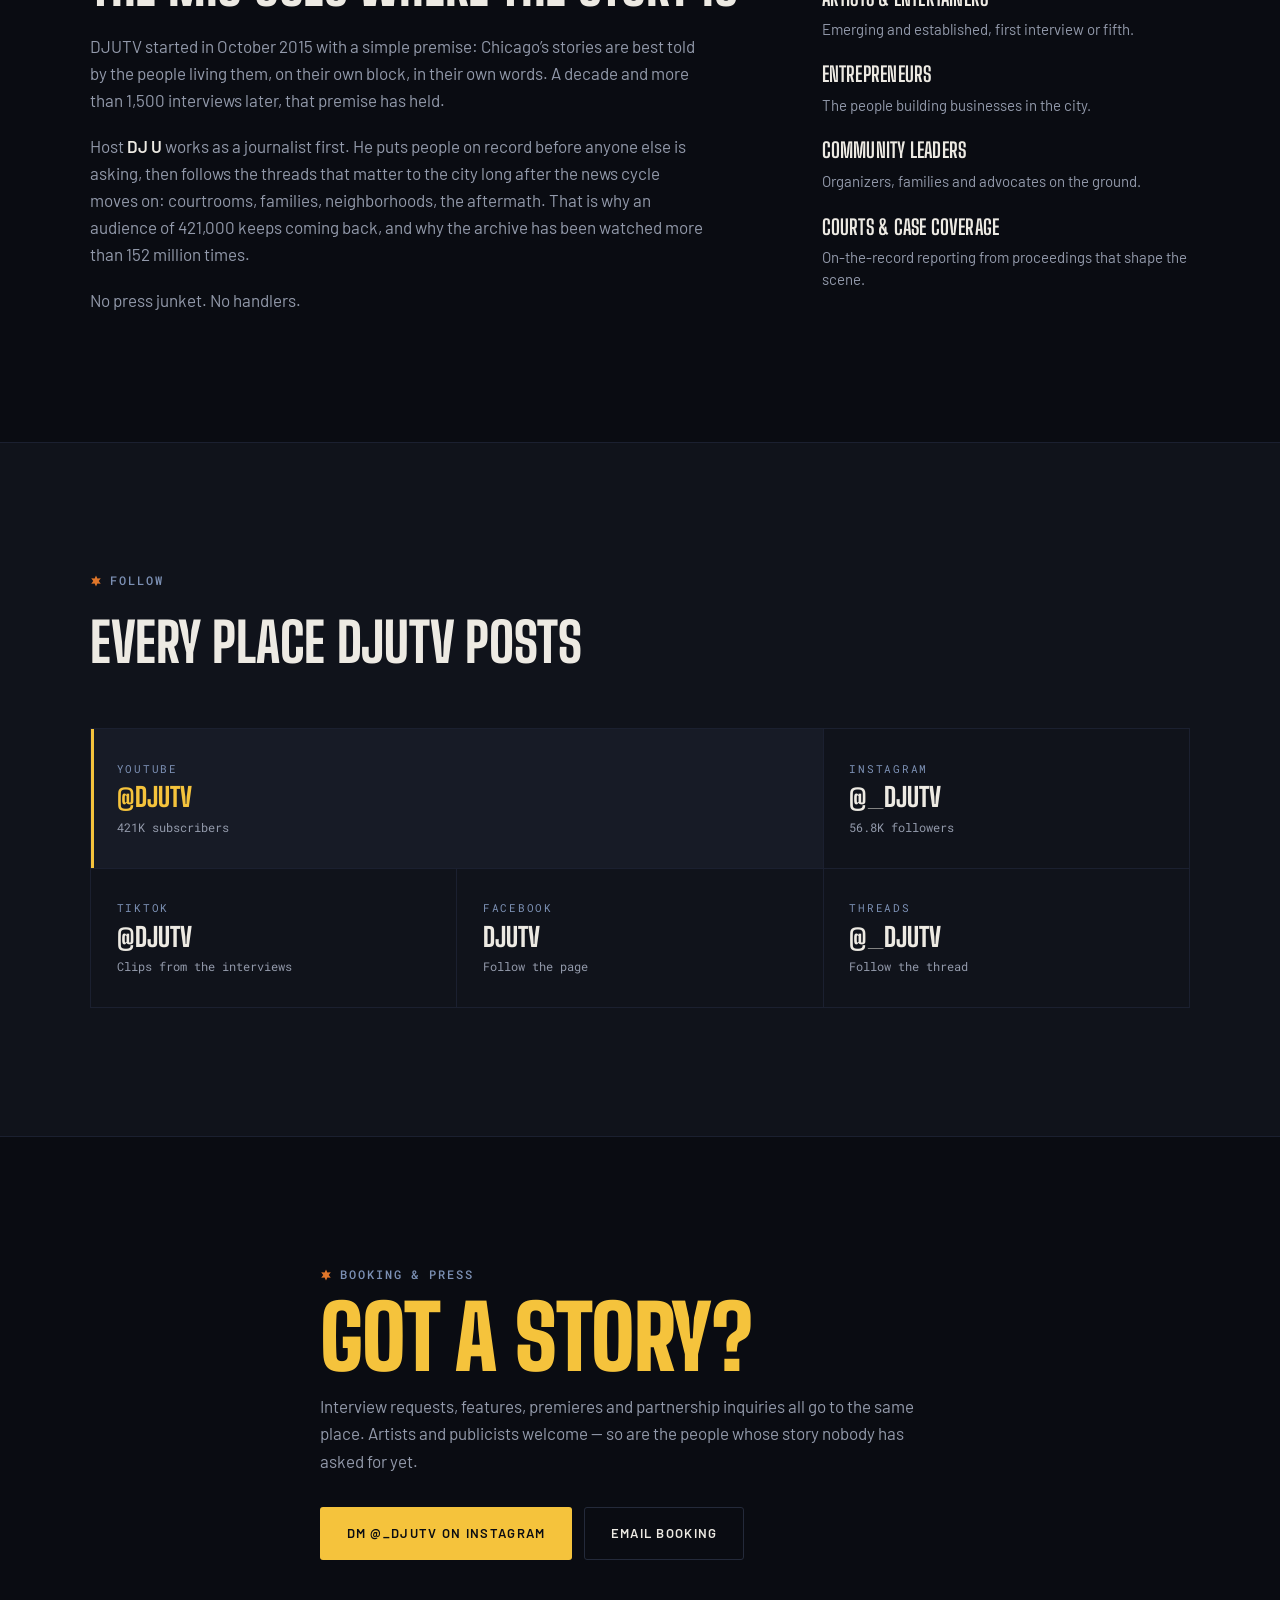
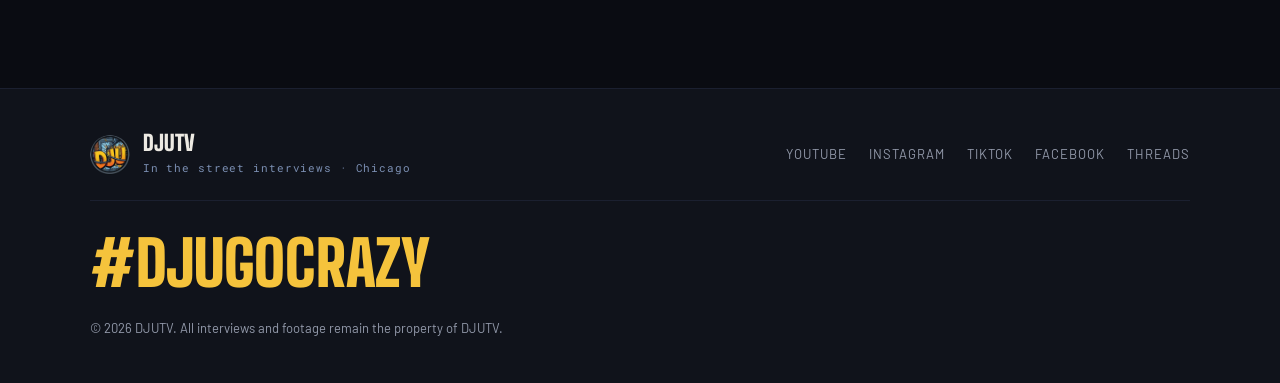
==== commit 60fd96d2: "Write the brand as DJUTV throughout and add Google tags Reverts the spaced-out "DJ U TV" back to the" ====
--- a/index.html
+++ b/index.html
@@ -3,21 +3,21 @@
 <head>
 <meta charset="utf-8">
 <meta name="viewport" content="width=device-width, initial-scale=1">
-<title>DJ U TV — In the Street Interviews from Chicago</title>
-<meta name="description" content="DJ U TV is Chicago's in-the-street interview channel — exclusive conversations with entertainers, entrepreneurs and community leaders since 2015. #DJUGOCRAZY. Watch, listen and book.">
+<title>DJUTV — In the Street Interviews from Chicago</title>
+<meta name="description" content="DJUTV is Chicago's in-the-street interview channel — exclusive conversations with entertainers, entrepreneurs and community leaders since 2015. #DJUGOCRAZY. Watch, listen and book.">
 <meta name="theme-color" content="#0A0C12">
 <link rel="canonical" href="https://djugocrazy.com/">
 
 <meta property="og:type" content="website">
-<meta property="og:site_name" content="DJ U TV">
+<meta property="og:site_name" content="DJUTV">
 <meta property="og:url" content="https://djugocrazy.com/">
-<meta property="og:title" content="DJ U TV — In the Street Interviews from Chicago">
+<meta property="og:title" content="DJUTV — In the Street Interviews from Chicago">
 <meta property="og:description" content="Exclusive in-the-street interviews with entertainers, entrepreneurs and community leaders. Chicago. Since 2015. #DJUGOCRAZY">
 <meta property="og:image" content="https://djugocrazy.com/assets/img/og-card.png">
 <meta property="og:image:type" content="image/png">
 <meta property="og:image:width" content="1200">
 <meta property="og:image:height" content="630">
-<meta property="og:image:alt" content="DJ U TV — in the street interviews, Chicago. #DJUGOCRAZY">
+<meta property="og:image:alt" content="DJUTV — in the street interviews, Chicago. #DJUGOCRAZY">
 <meta name="twitter:card" content="summary_large_image">
 <meta name="twitter:image" content="https://djugocrazy.com/assets/img/og-card.png">
 
@@ -34,8 +34,8 @@
 {
   "@context": "https://schema.org",
   "@type": "Organization",
-  "name": "DJ U TV",
-  "alternateName": "DJUTV",
+  "name": "DJUTV",
+  "alternateName": "DJU WYO GANG",
   "slogan": "DJUGOCRAZY",
   "url": "https://djugocrazy.com/",
   "description": "Exclusive in-the-street interviews with entertainers, entrepreneurs and community leaders based in Chicago.",
@@ -94,14 +94,14 @@
       <div class="hero__copy">
         <p class="eyebrow"><svg class="star" aria-hidden="true"><use href="#star6"></use></svg> Chicago · Est. October 2015</p>
         <h1 class="hero__title">In the street<br><em>interviews.</em></h1>
-        <p class="hero__lede">Exclusive conversations with the entertainers, entrepreneurs and community leaders shaping Chicago — recorded where the story actually happens, by <strong>DJ U TV</strong>.</p>
+        <p class="hero__lede">Exclusive conversations with the entertainers, entrepreneurs and community leaders shaping Chicago — recorded where the story actually happens, by <strong>DJUTV</strong>.</p>
         <div class="hero__actions">
           <a class="btn btn--gold" href="https://www.youtube.com/@DJUTV" target="_blank" rel="noopener">Watch on YouTube</a>
           <a class="btn btn--ghost" href="#booking">Book an interview</a>
         </div>
       </div>
       <div class="hero__badge">
-        <img src="assets/img/dju-logo.png" alt="DJ U TV logo" width="380" height="380" loading="eager">
+        <img src="assets/img/dju-logo.png" alt="DJUTV logo" width="380" height="380" loading="eager">
         <p class="slogan">#DJUGOCRAZY</p>
       </div>
     </div>
@@ -232,7 +232,7 @@
       <div class="about__main">
         <p class="eyebrow"><svg class="star" aria-hidden="true"><use href="#star6"></use></svg> About</p>
         <h2 class="section__title">The mic goes where the story is</h2>
-        <p class="prose">DJ U TV started in October 2015 with a simple premise: Chicago&rsquo;s stories are best told by the people living them, on their own block, in their own words. A decade and more than 1,500 interviews later, that premise has held.</p>
+        <p class="prose">DJUTV started in October 2015 with a simple premise: Chicago&rsquo;s stories are best told by the people living them, on their own block, in their own words. A decade and more than 1,500 interviews later, that premise has held.</p>
         <p class="prose">Host <strong>DJ U</strong> works as a journalist first. He puts people on record before anyone else is asking, then follows the threads that matter to the city long after the news cycle moves on: courtrooms, families, neighborhoods, the aftermath. That is why an audience of 421,000 keeps coming back, and why the archive has been watched more than 152 million times.</p>
         <p class="prose">No press junket. No handlers.</p>
       </div>
@@ -252,7 +252,7 @@
     <div class="wrap">
       <header class="section__head">
         <p class="eyebrow"><svg class="star" aria-hidden="true"><use href="#star6"></use></svg> Follow</p>
-        <h2 class="section__title">Every place DJ U TV posts</h2>
+        <h2 class="section__title">Every place DJUTV posts</h2>
       </header>
       <ul class="socials">
         <li class="social social--lead">
@@ -324,7 +324,7 @@
       <a href="https://www.threads.net/@_djutv" target="_blank" rel="noopener">Threads</a>
     </nav>
     <p class="footer__slogan">#DJUGOCRAZY</p>
-    <p class="footer__legal">&copy; <span data-year>2026</span> DJ U TV. All interviews and footage remain the property of DJ U TV.</p>
+    <p class="footer__legal">&copy; <span data-year>2026</span> DJUTV. All interviews and footage remain the property of DJUTV.</p>
   </div>
 </footer>
 
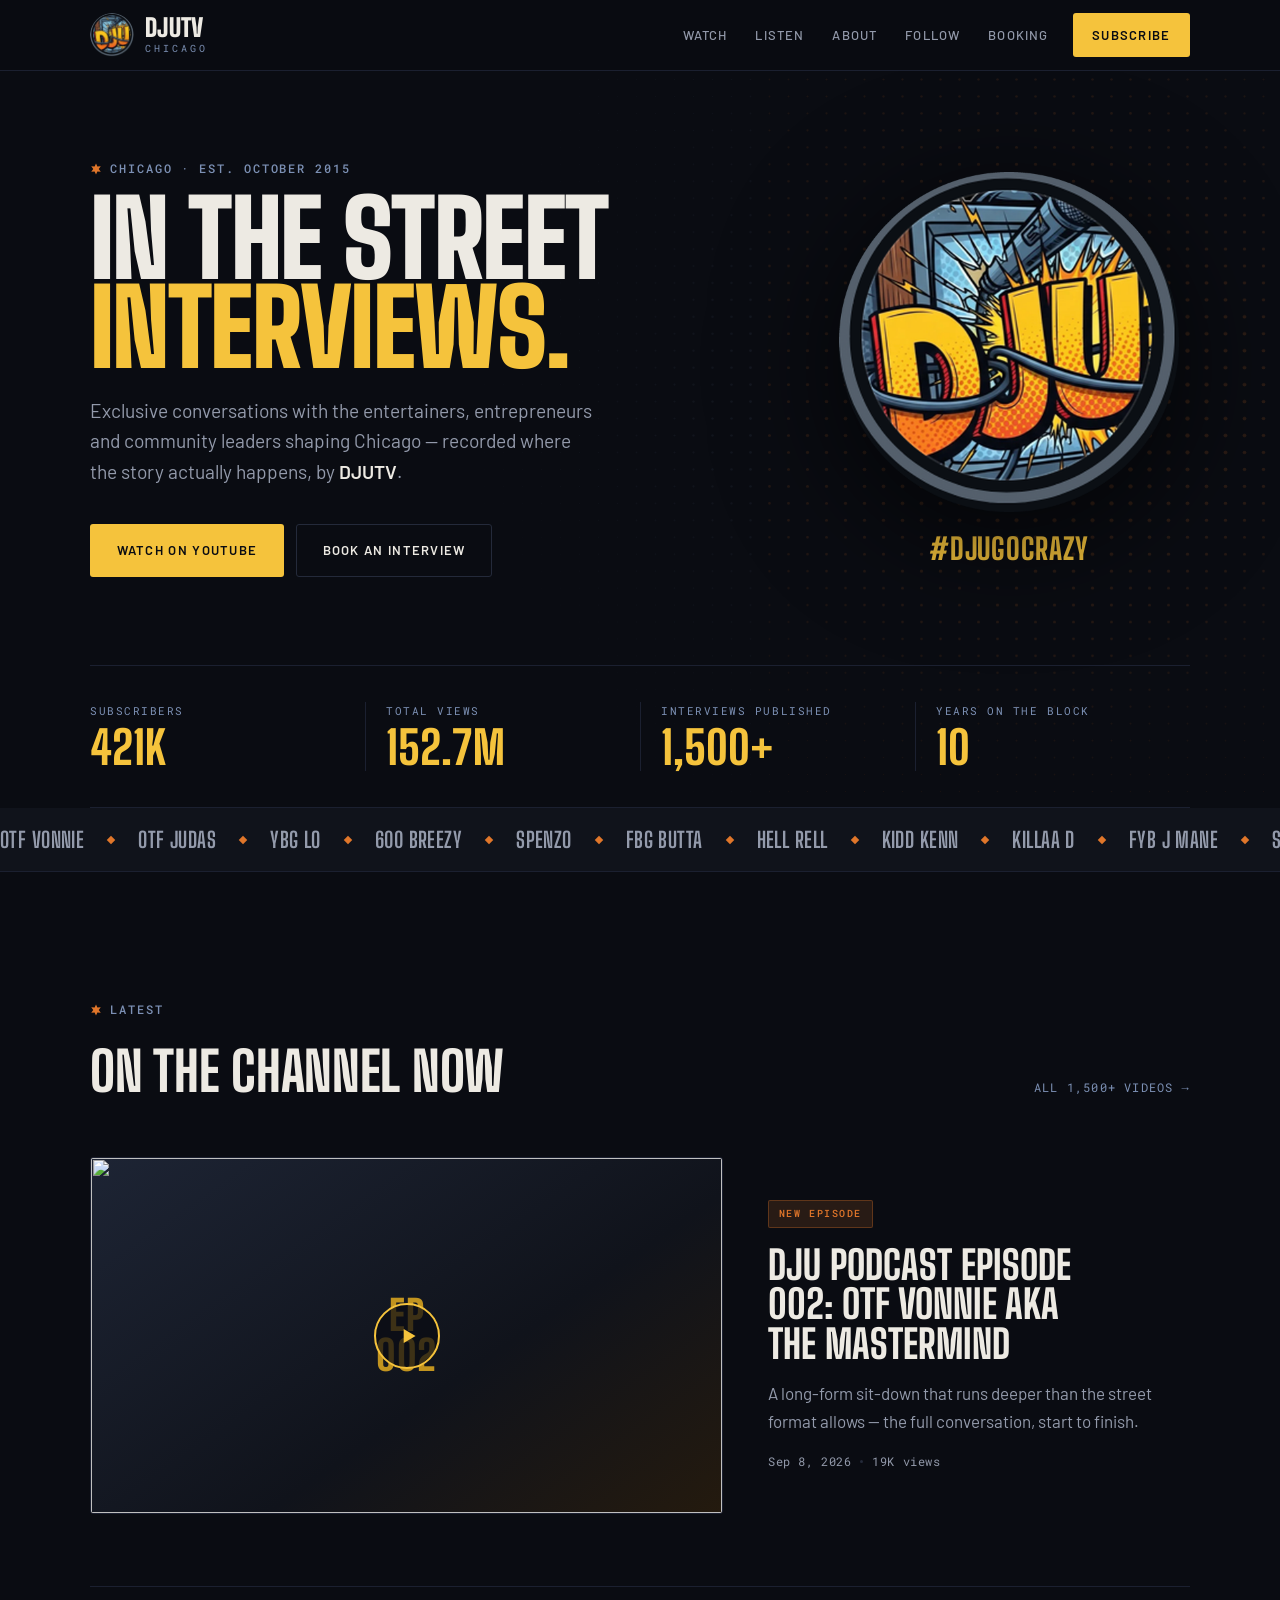
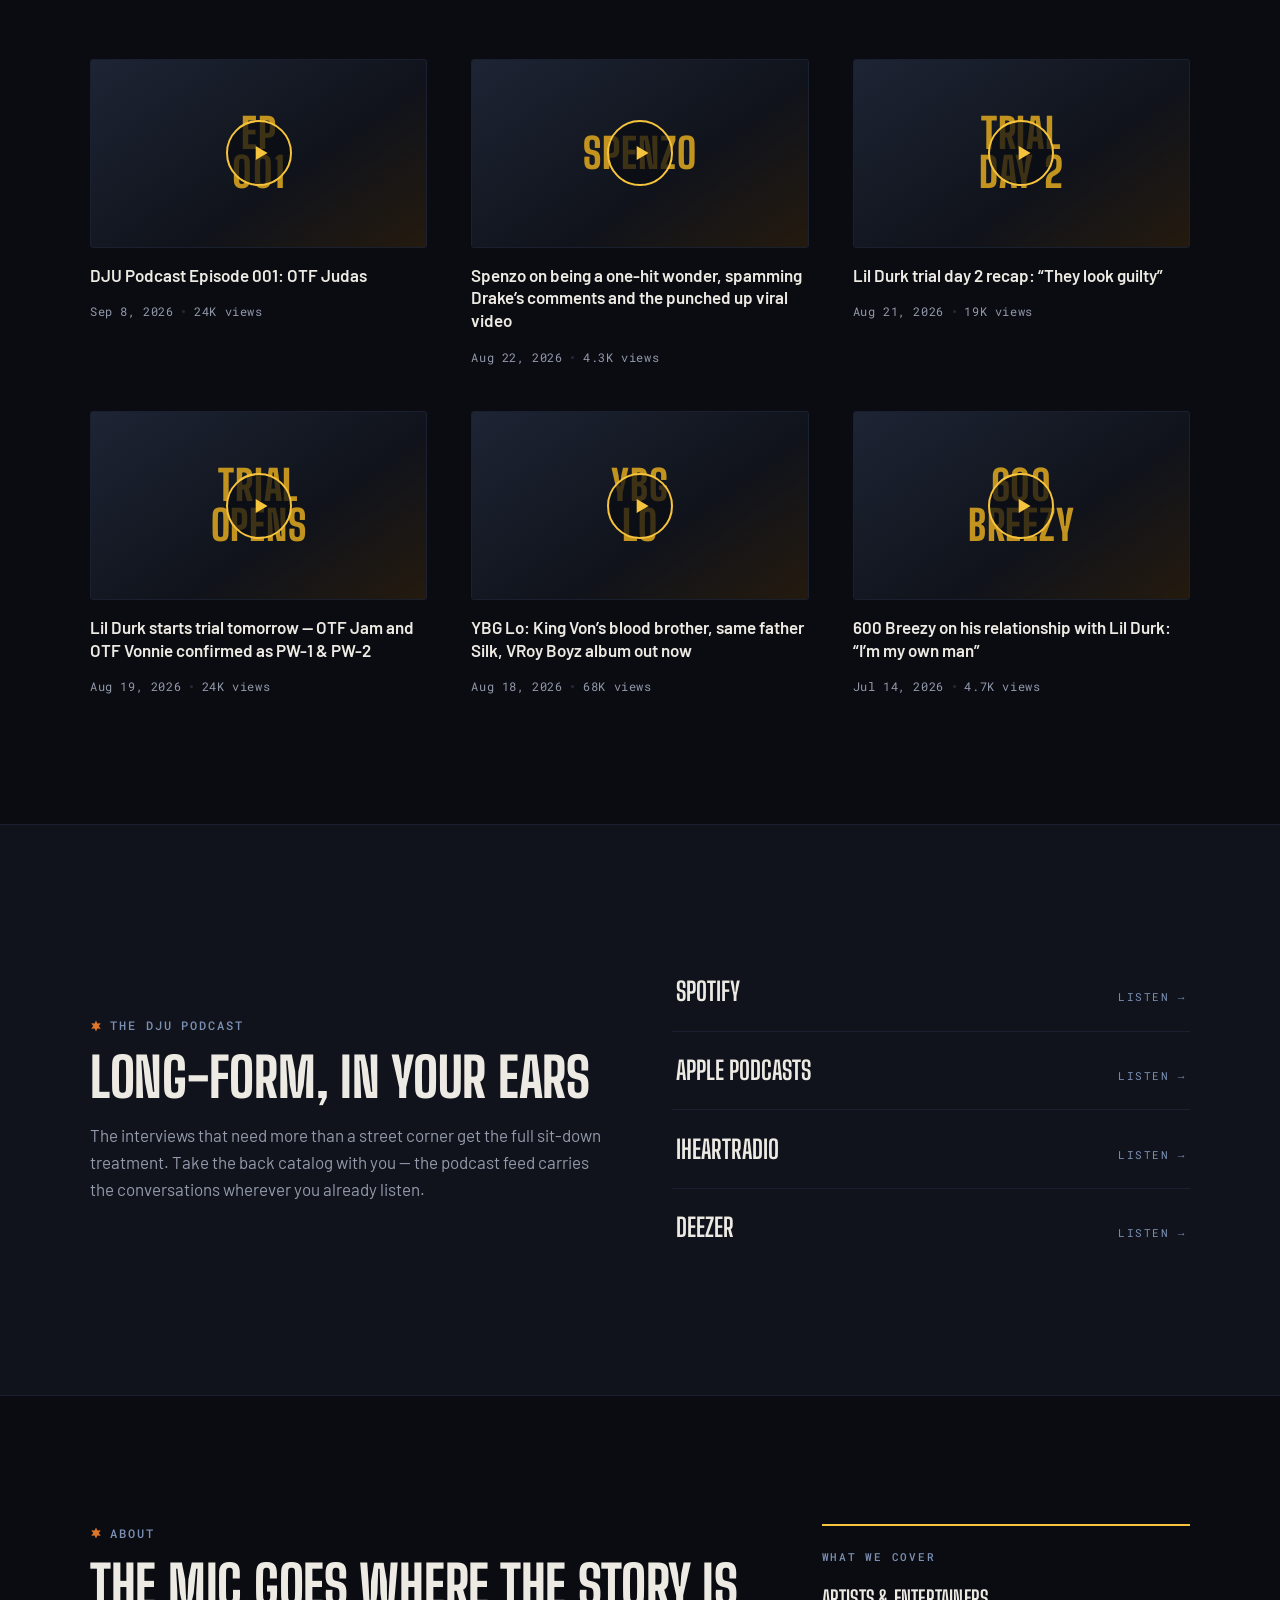
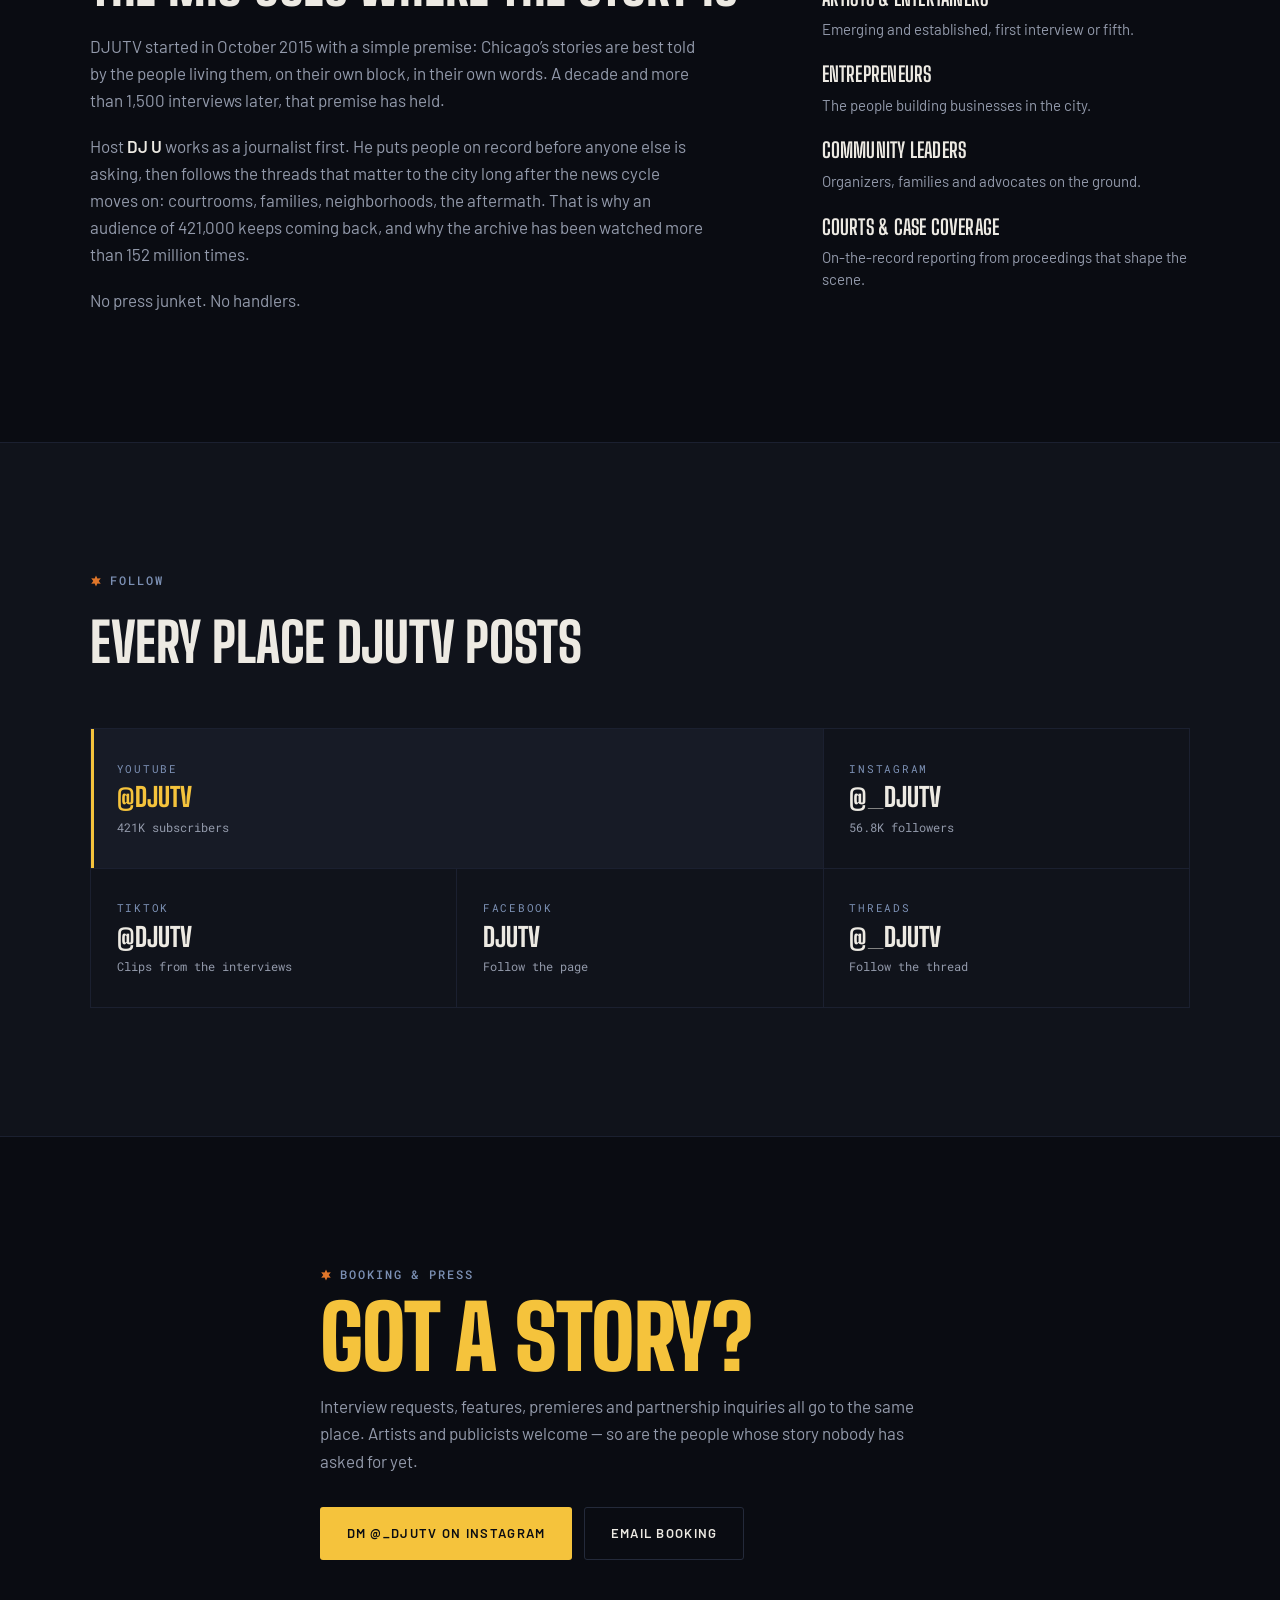
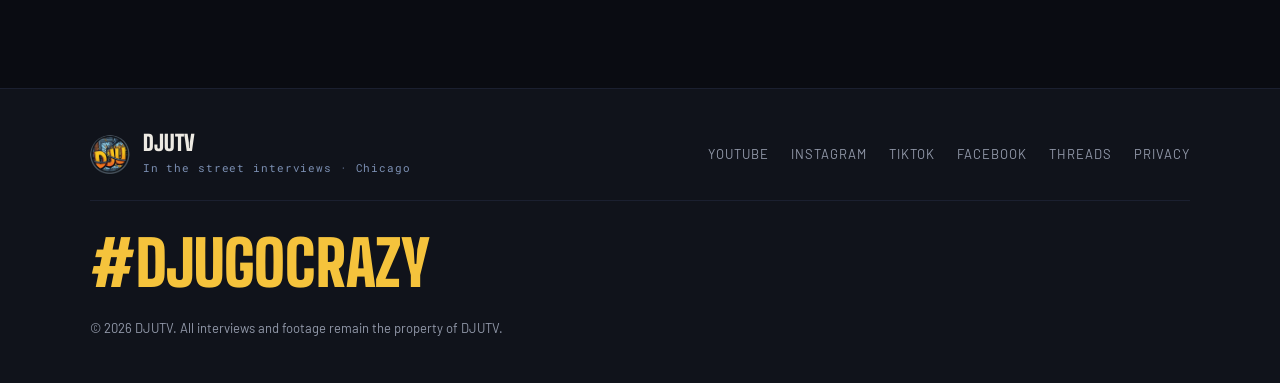
==== commit 89e709fd: "Add the privacy policy AdSense approval requires AdSense will not approve a site that has no privacy" ====
--- a/index.html
+++ b/index.html
@@ -322,6 +322,7 @@
       <a href="https://www.tiktok.com/@djutv" target="_blank" rel="noopener">TikTok</a>
       <a href="https://www.facebook.com/DJUTV" target="_blank" rel="noopener">Facebook</a>
       <a href="https://www.threads.net/@_djutv" target="_blank" rel="noopener">Threads</a>
+      <a href="privacy.html">Privacy</a>
     </nav>
     <p class="footer__slogan">#DJUGOCRAZY</p>
     <p class="footer__legal">&copy; <span data-year>2026</span> DJUTV. All interviews and footage remain the property of DJUTV.</p>
--- a/assets/css/styles.css
+++ b/assets/css/styles.css
@@ -442,6 +442,37 @@
 .booking__prose { margin-bottom: 2rem; }
 .booking__actions { display: flex; flex-wrap: wrap; gap: .75rem; }
 
+/* ---------- legal pages ---------- */
+
+.legal { max-width: 68ch; }
+.legal__title {
+  margin: 0 0 .6rem;
+  font-family: var(--font-display); font-weight: 900;
+  font-size: clamp(2.6rem, 6.5vw, 4.25rem); line-height: .92;
+  text-transform: uppercase; letter-spacing: -.005em; color: var(--bone);
+}
+.legal__date {
+  margin: 0 0 2.5rem;
+  font-family: var(--font-mono); font-size: .75rem;
+  letter-spacing: .1em; text-transform: uppercase; color: var(--steel);
+}
+.legal__lede { font-size: 1.1875rem; color: var(--bone); }
+
+.legal h2 {
+  margin: 2.75rem 0 .85rem;
+  padding-top: 1.6rem;
+  border-top: 1px solid var(--line-soft);
+  font-family: var(--font-display); font-weight: 800;
+  font-size: 1.65rem; line-height: 1.05;
+  text-transform: uppercase; letter-spacing: .01em; color: var(--gold);
+}
+.legal p { margin: 0 0 1.15rem; color: var(--ash); }
+.legal p strong { color: var(--bone); font-weight: 600; }
+.legal ul { margin: 0 0 1.15rem; padding-left: 1.15rem; color: var(--ash); }
+.legal li { margin-bottom: .7rem; }
+.legal a { text-decoration: underline; text-underline-offset: 2px; }
+.legal a:hover { color: #FFD65E; }
+
 /* ---------- footer ---------- */
 
 .footer { border-top: 1px solid var(--line-soft); padding-block: 2.75rem; background: var(--ink-2); }
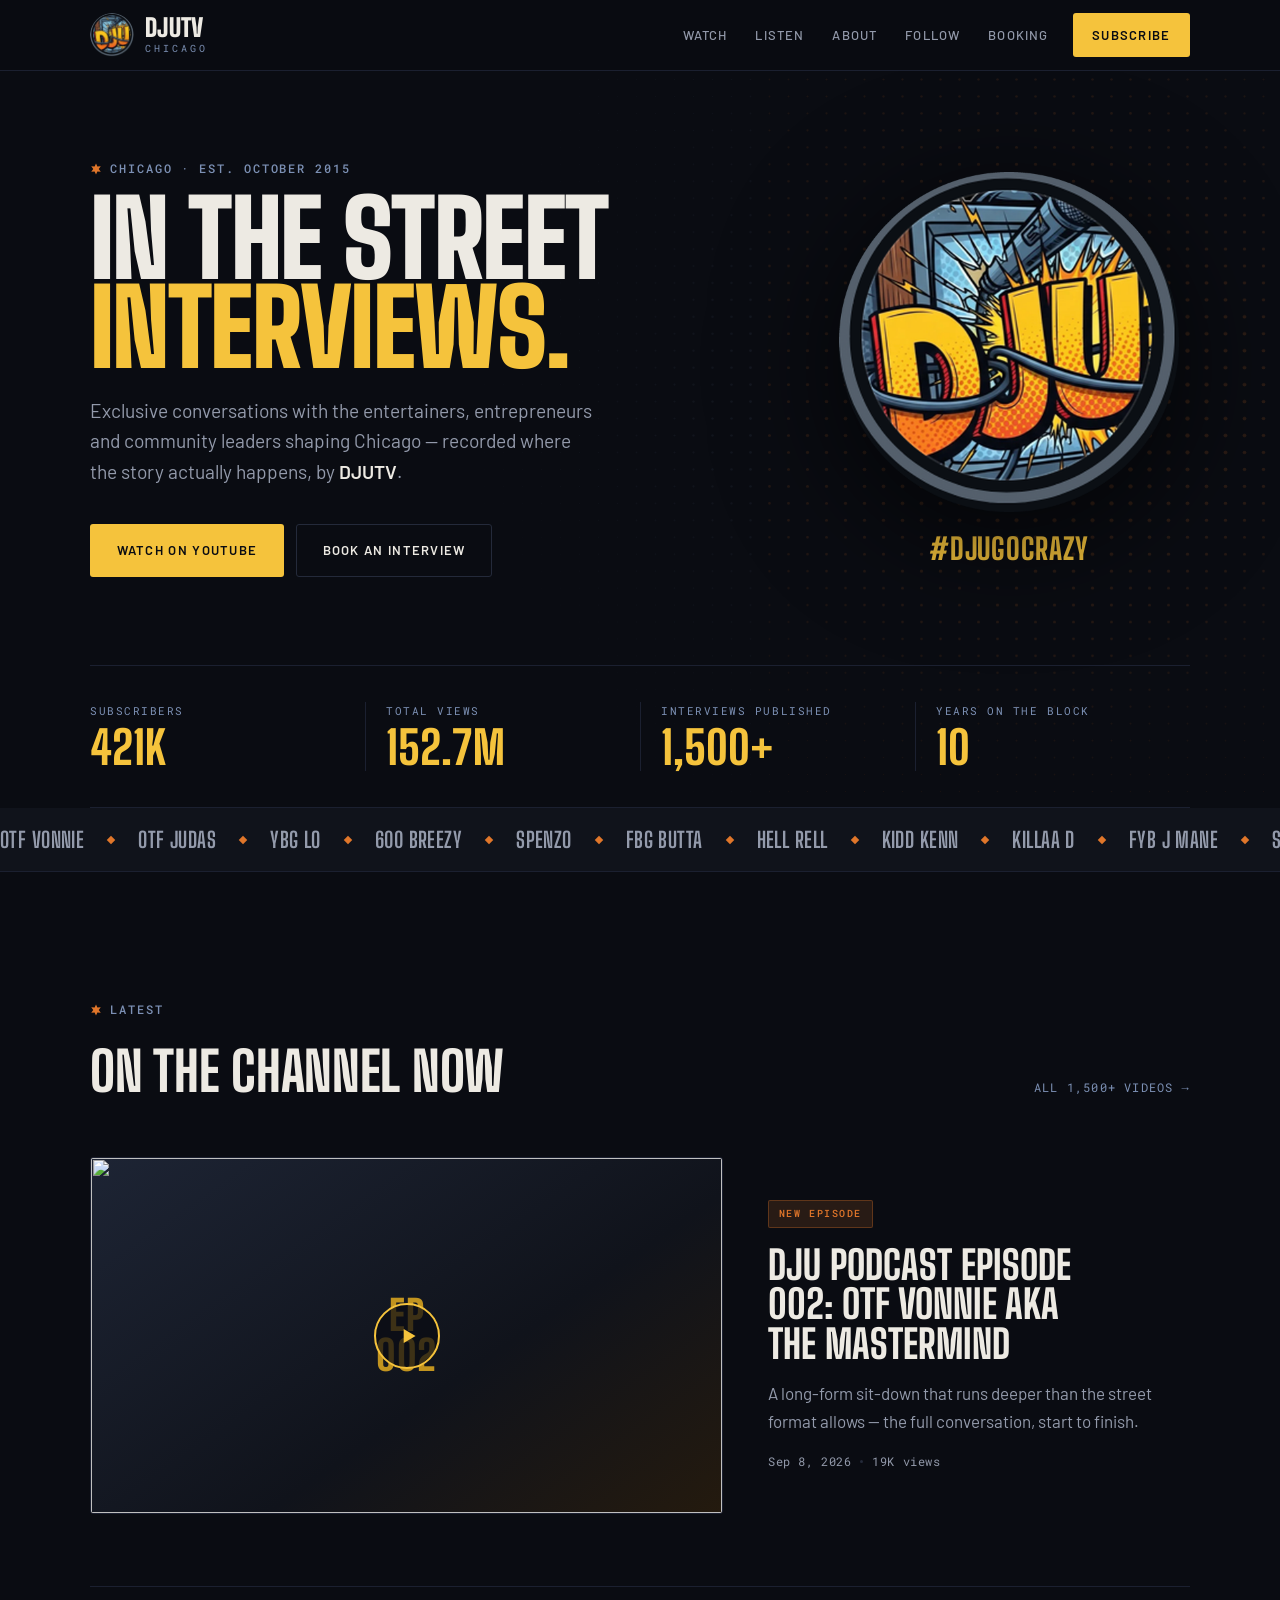
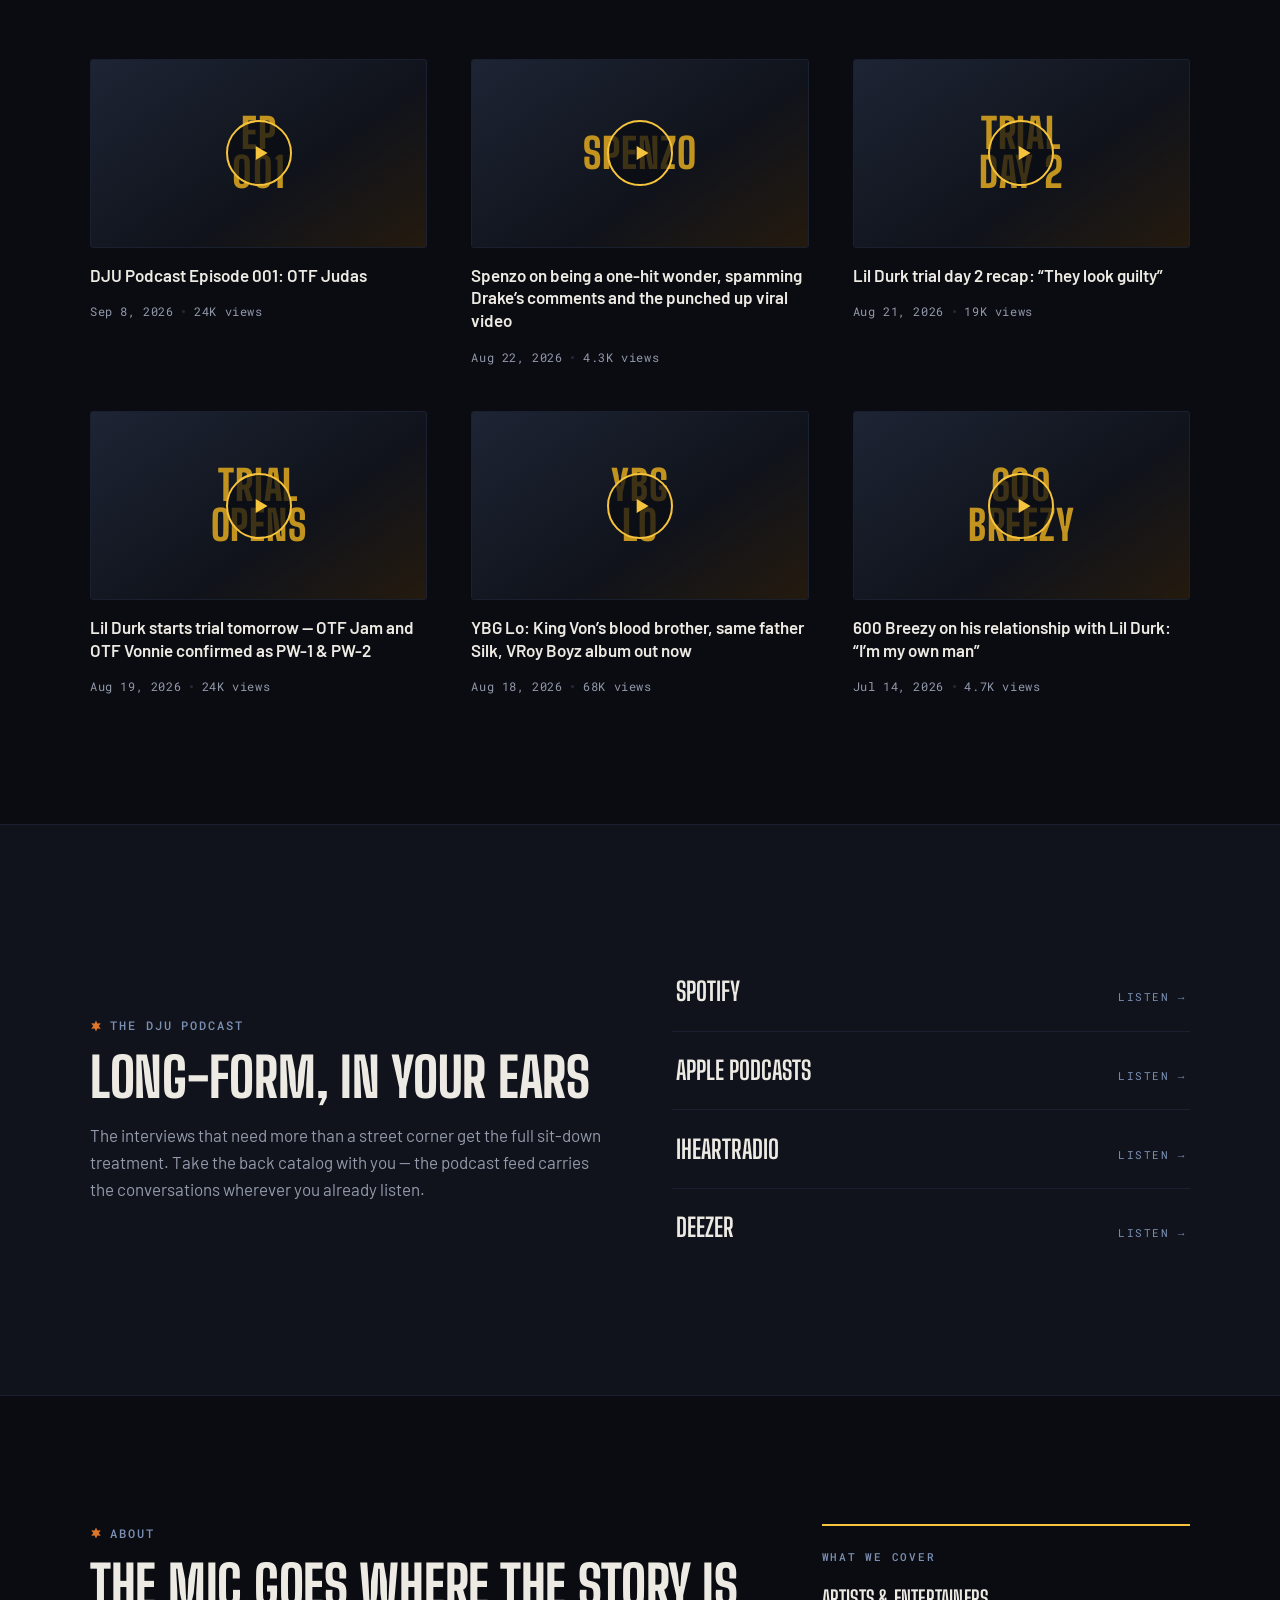
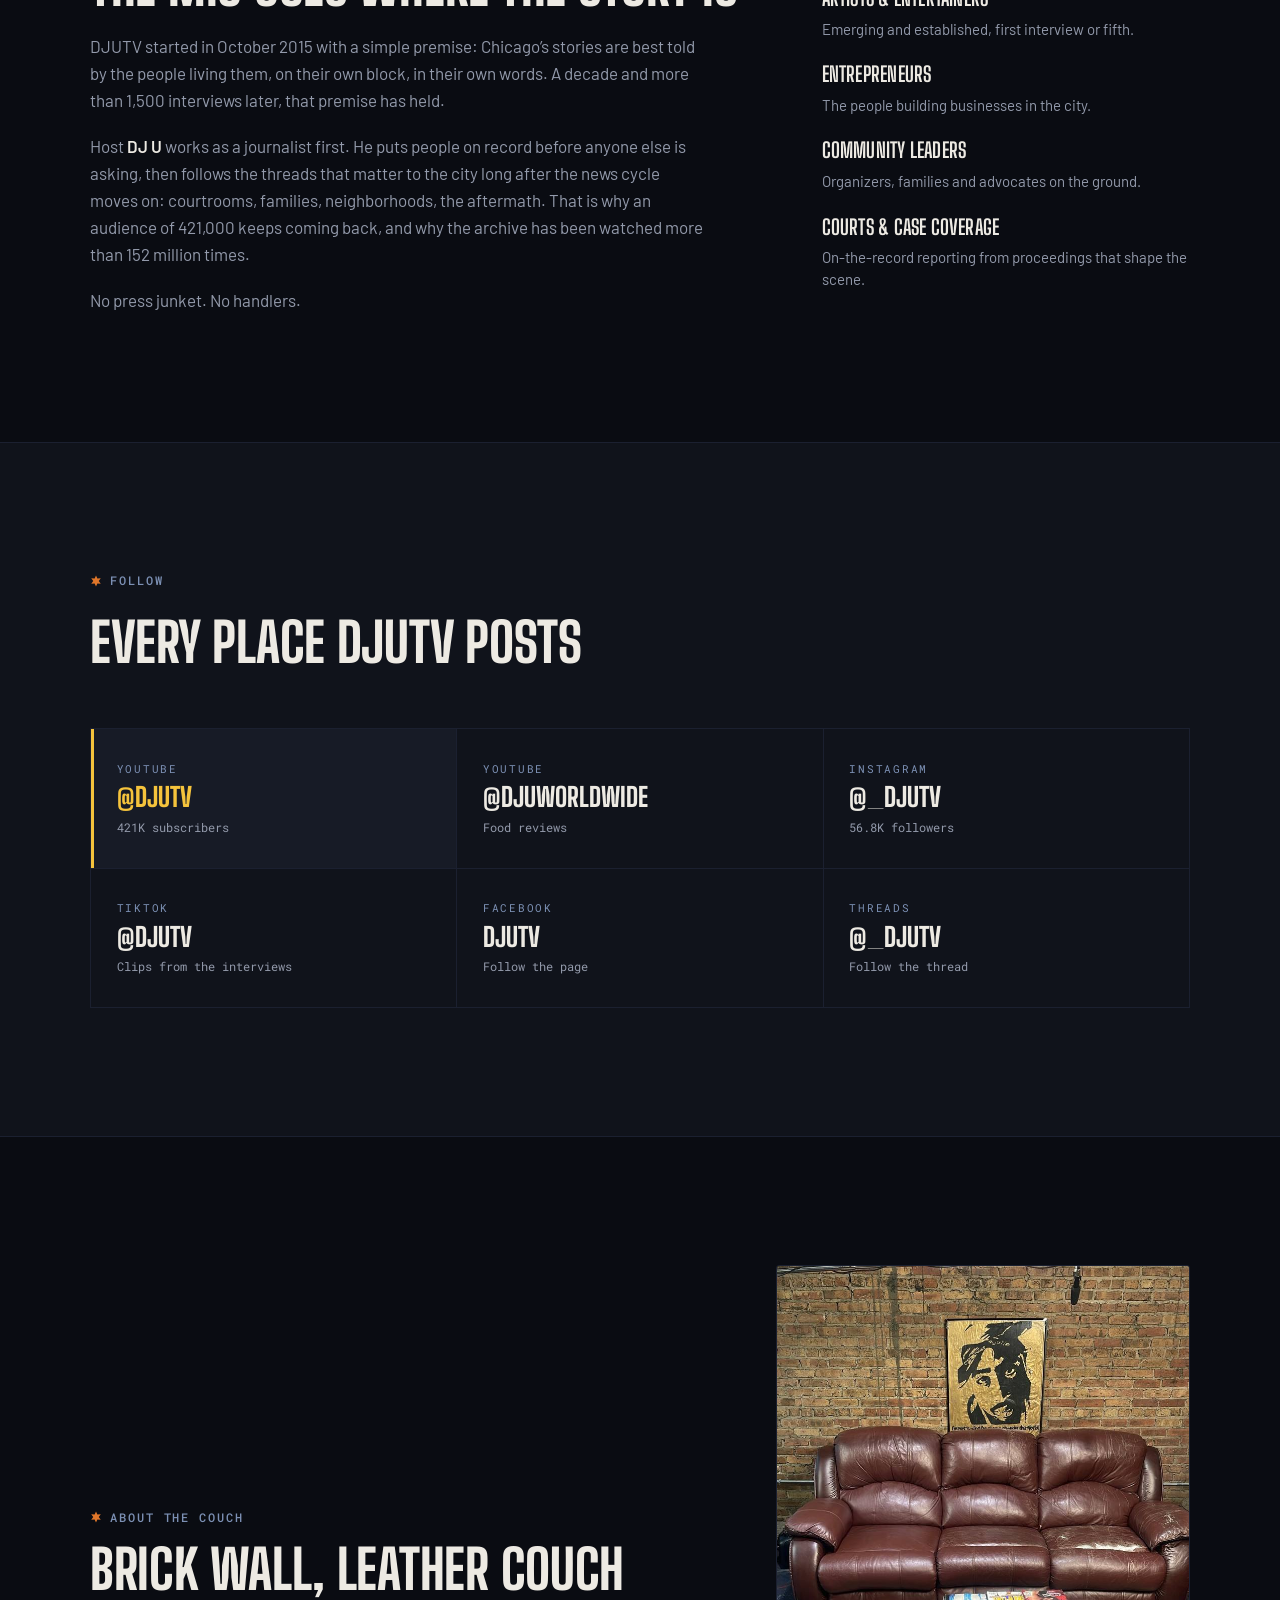
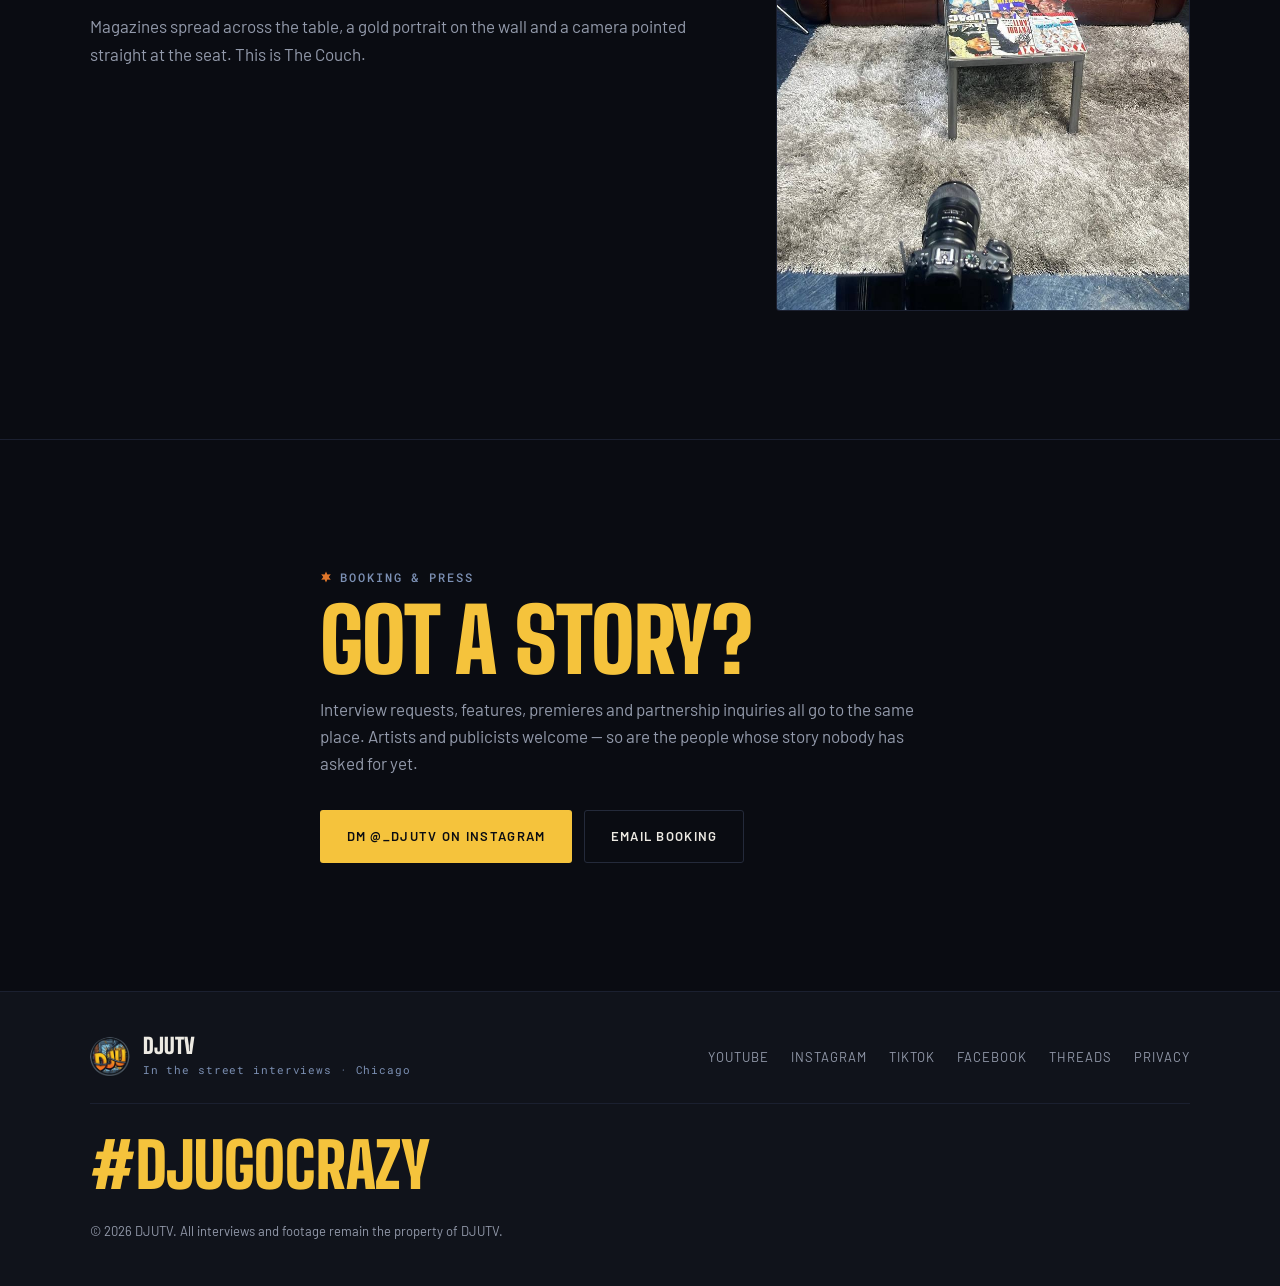
==== commit 0ee6ba17: "Add the second YouTube channel and a provisional About The Couch section Adds DJU WORLDWIDE (@djuwor" ====
--- a/index.html
+++ b/index.html
@@ -263,6 +263,13 @@
           </a>
         </li>
         <li class="social">
+          <a href="https://www.youtube.com/@djuworldwide" target="_blank" rel="noopener">
+            <span class="social__net">YouTube</span>
+            <span class="social__handle">@djuworldwide</span>
+            <span class="social__count">Food reviews</span>
+          </a>
+        </li>
+        <li class="social">
           <a href="https://www.instagram.com/_djutv" target="_blank" rel="noopener">
             <span class="social__net">Instagram</span>
             <span class="social__handle">@_djutv</span>
@@ -291,6 +298,19 @@
           </a>
         </li>
       </ul>
+    </div>
+  </section>
+
+  <section class="section couch" id="couch">
+    <div class="wrap couch__inner">
+      <!-- PROVISIONAL COPY: drafted from the client's photo and messages, not written or approved
+           by the client. Replace the contents of .couch__copy with the approved "About The Couch" bio. -->
+      <div class="couch__copy">
+        <p class="eyebrow"><svg class="star" aria-hidden="true"><use href="#star6"></use></svg> About The Couch</p>
+        <h2 class="section__title">Brick wall, leather couch</h2>
+        <p class="prose">Magazines spread across the table, a gold portrait on the wall and a camera pointed straight at the seat. This is The Couch.</p>
+      </div>
+      <img class="couch__photo" src="assets/img/couch.jpg" alt="A worn brown leather couch against a brick wall beneath a framed gold portrait, with magazines on a low table, a grey rug and a camera in the foreground" width="820" height="1280" loading="lazy" decoding="async">
     </div>
   </section>
 
--- a/assets/css/styles.css
+++ b/assets/css/styles.css
@@ -421,13 +421,24 @@
 .social__count { font-family: var(--font-mono); font-size: .75rem; color: var(--ash); font-variant-numeric: tabular-nums; }
 .social--lead a { background: var(--ink-3); box-shadow: inset 3px 0 0 var(--gold); }
 .social--lead .social__handle { color: var(--gold); }
-/* Five networks in a three-track grid: the lead takes two so no card sits alone. */
-.social--lead { grid-column: span 2; }
+/* Six cards fill the three- and two-track grids evenly; an odd count leaves one card alone. */
 @media (max-width: 860px) { .socials { grid-template-columns: repeat(2, minmax(0, 1fr)); } }
-@media (max-width: 480px) {
-  .socials { grid-template-columns: 1fr; }
-  .social--lead { grid-column: auto; }
-}
+@media (max-width: 480px) { .socials { grid-template-columns: 1fr; } }
+
+/* ---------- couch ---------- */
+
+/* Booking below shares this ground, so the hairline marks the section break. */
+.couch { border-bottom: 1px solid var(--line-soft); }
+.couch__inner {
+  display: grid; grid-template-columns: minmax(0, 3fr) minmax(0, 2fr);
+  gap: clamp(2rem, 5vw, 4rem); align-items: center;
+}
+.couch__copy .section__title { margin-bottom: 1.15rem; }
+.couch__photo {
+  width: 100%; max-width: 440px; height: auto;
+  border: 1px solid var(--line-soft); border-radius: var(--radius);
+}
+@media (max-width: 800px) { .couch__inner { grid-template-columns: 1fr; } }
 
 /* ---------- booking ---------- */
 
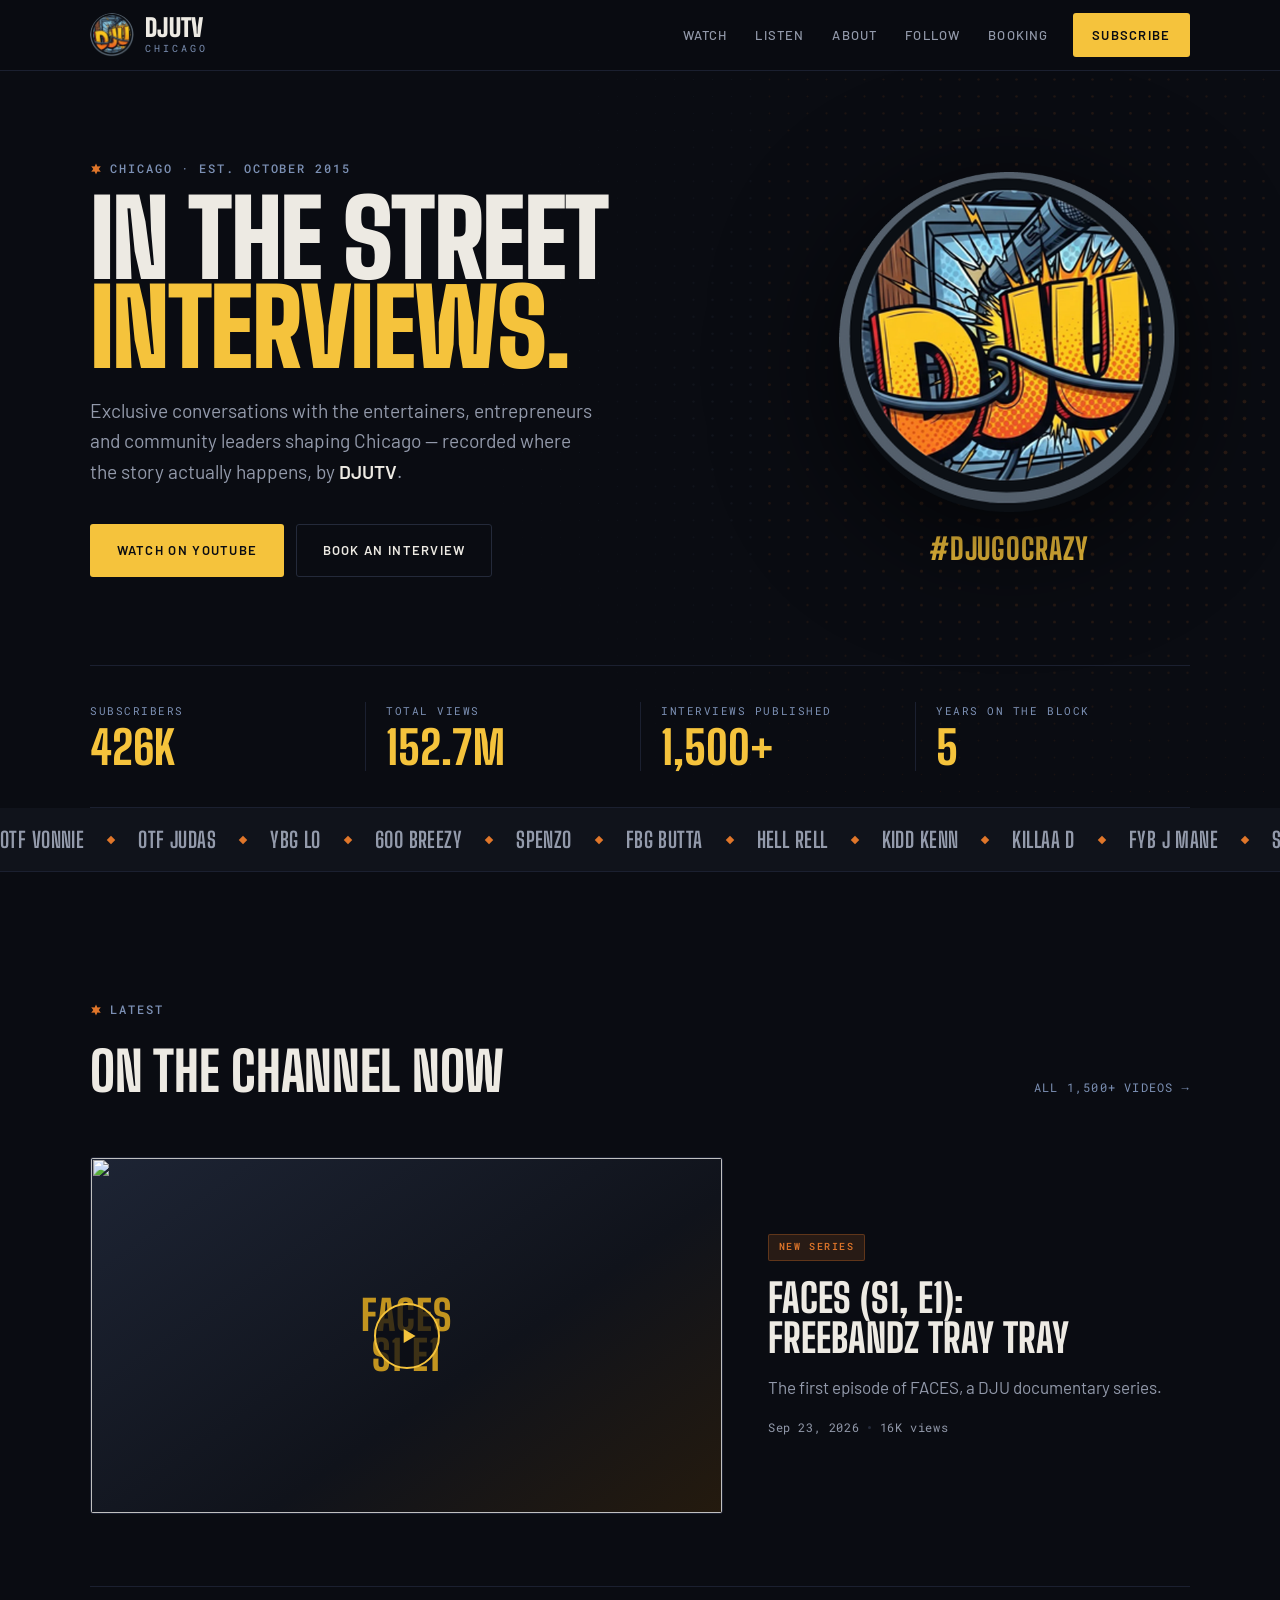
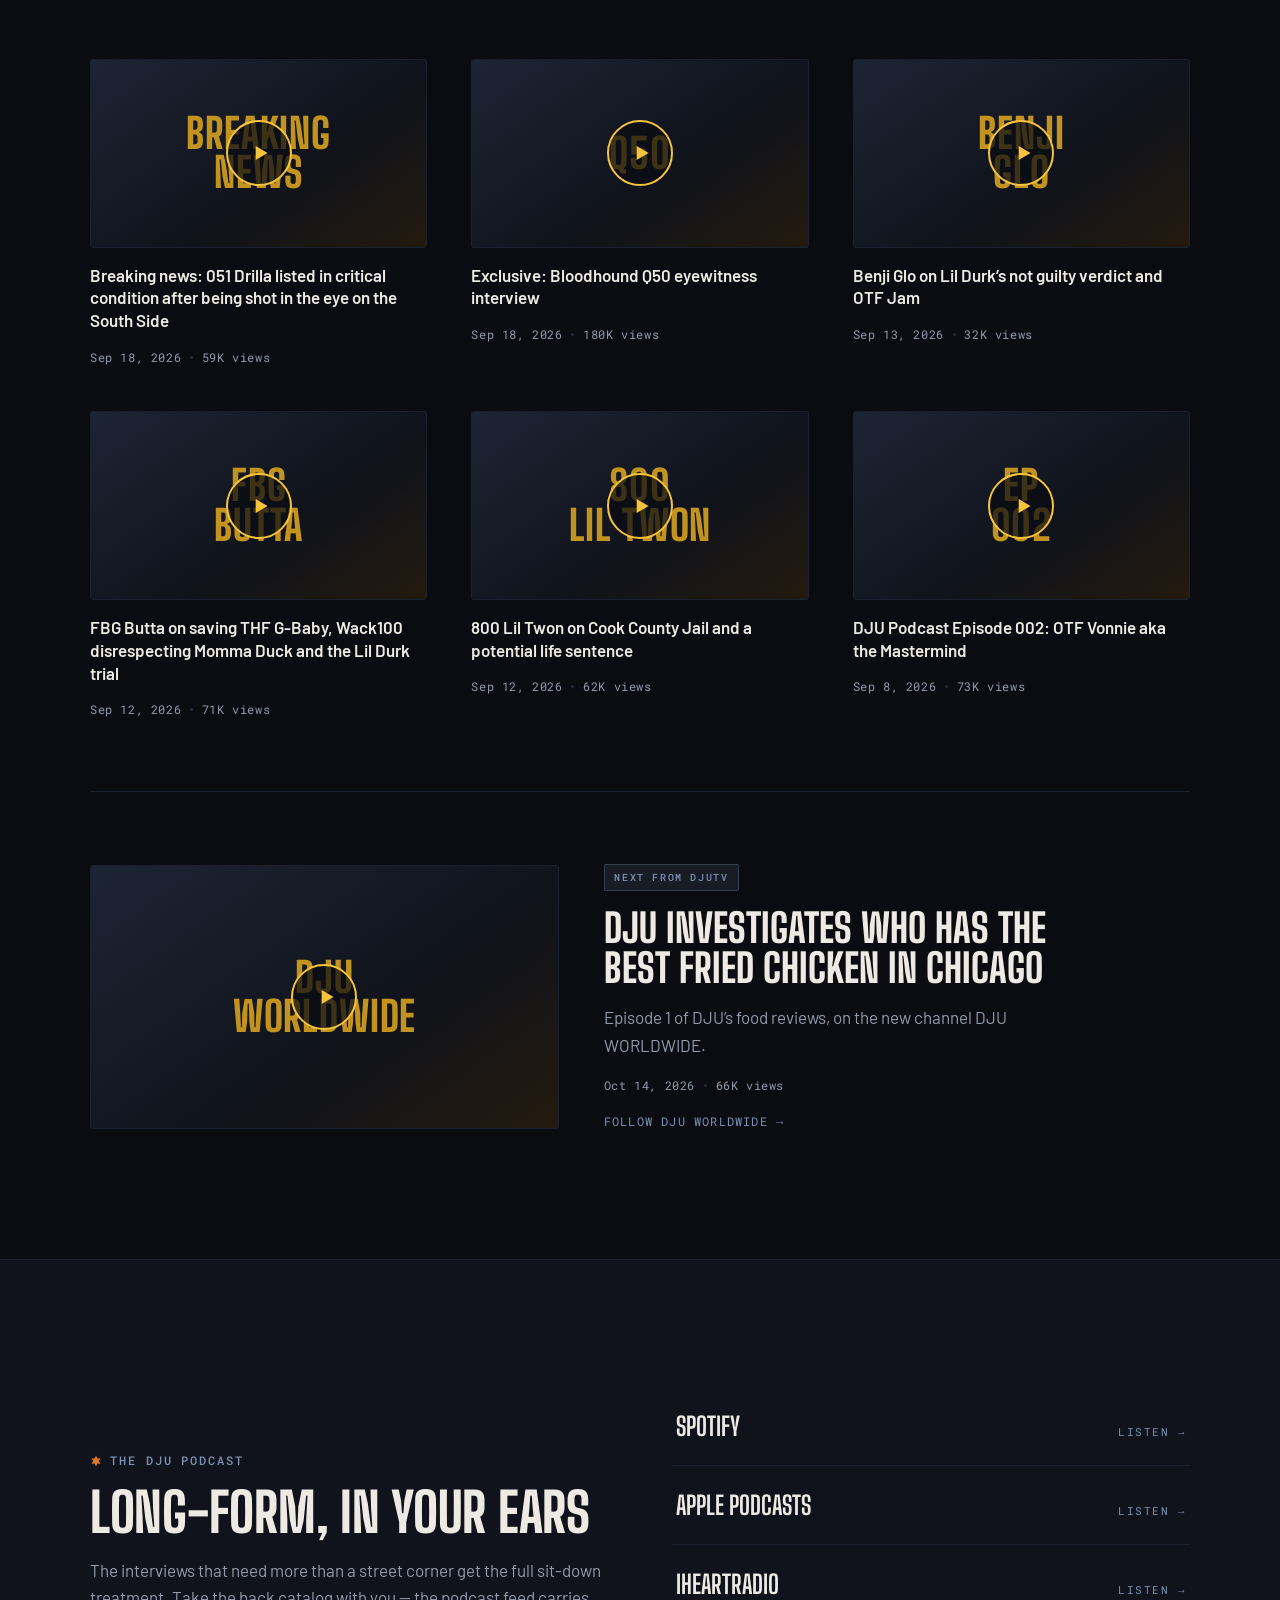
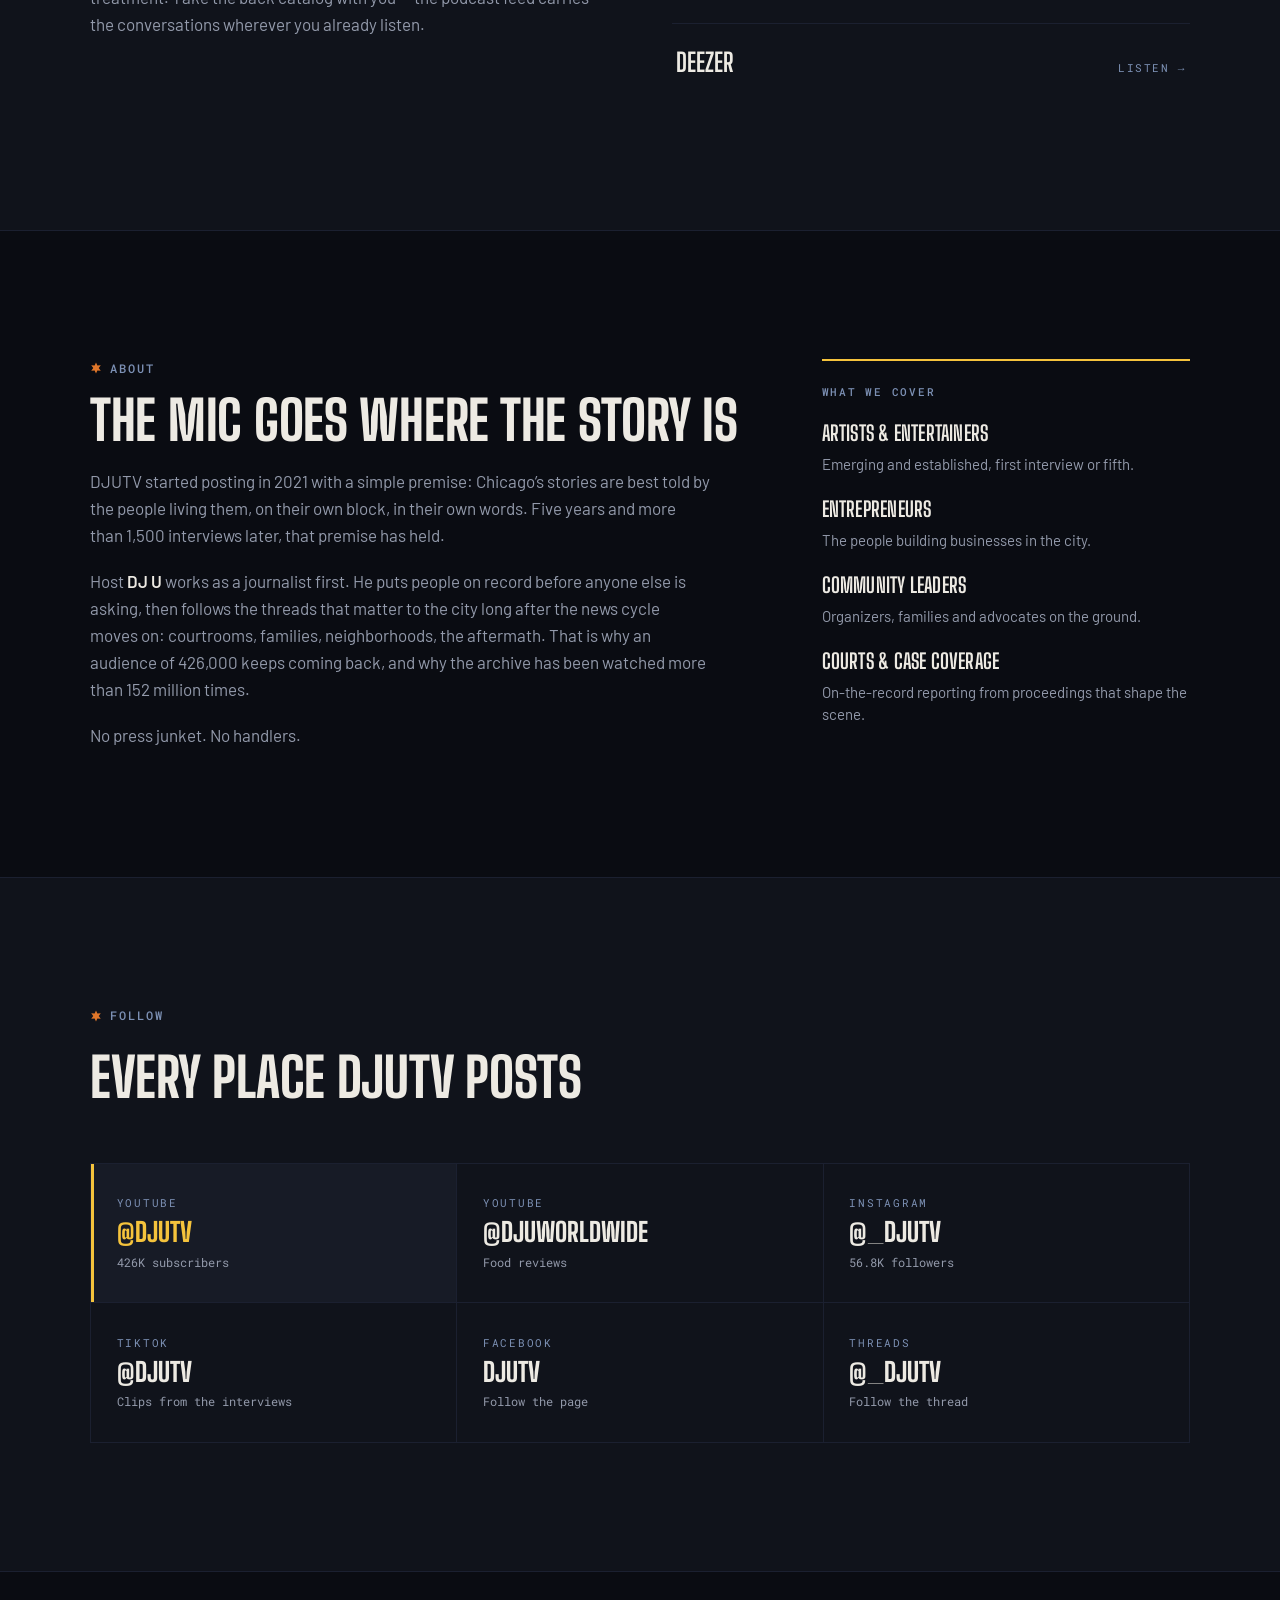
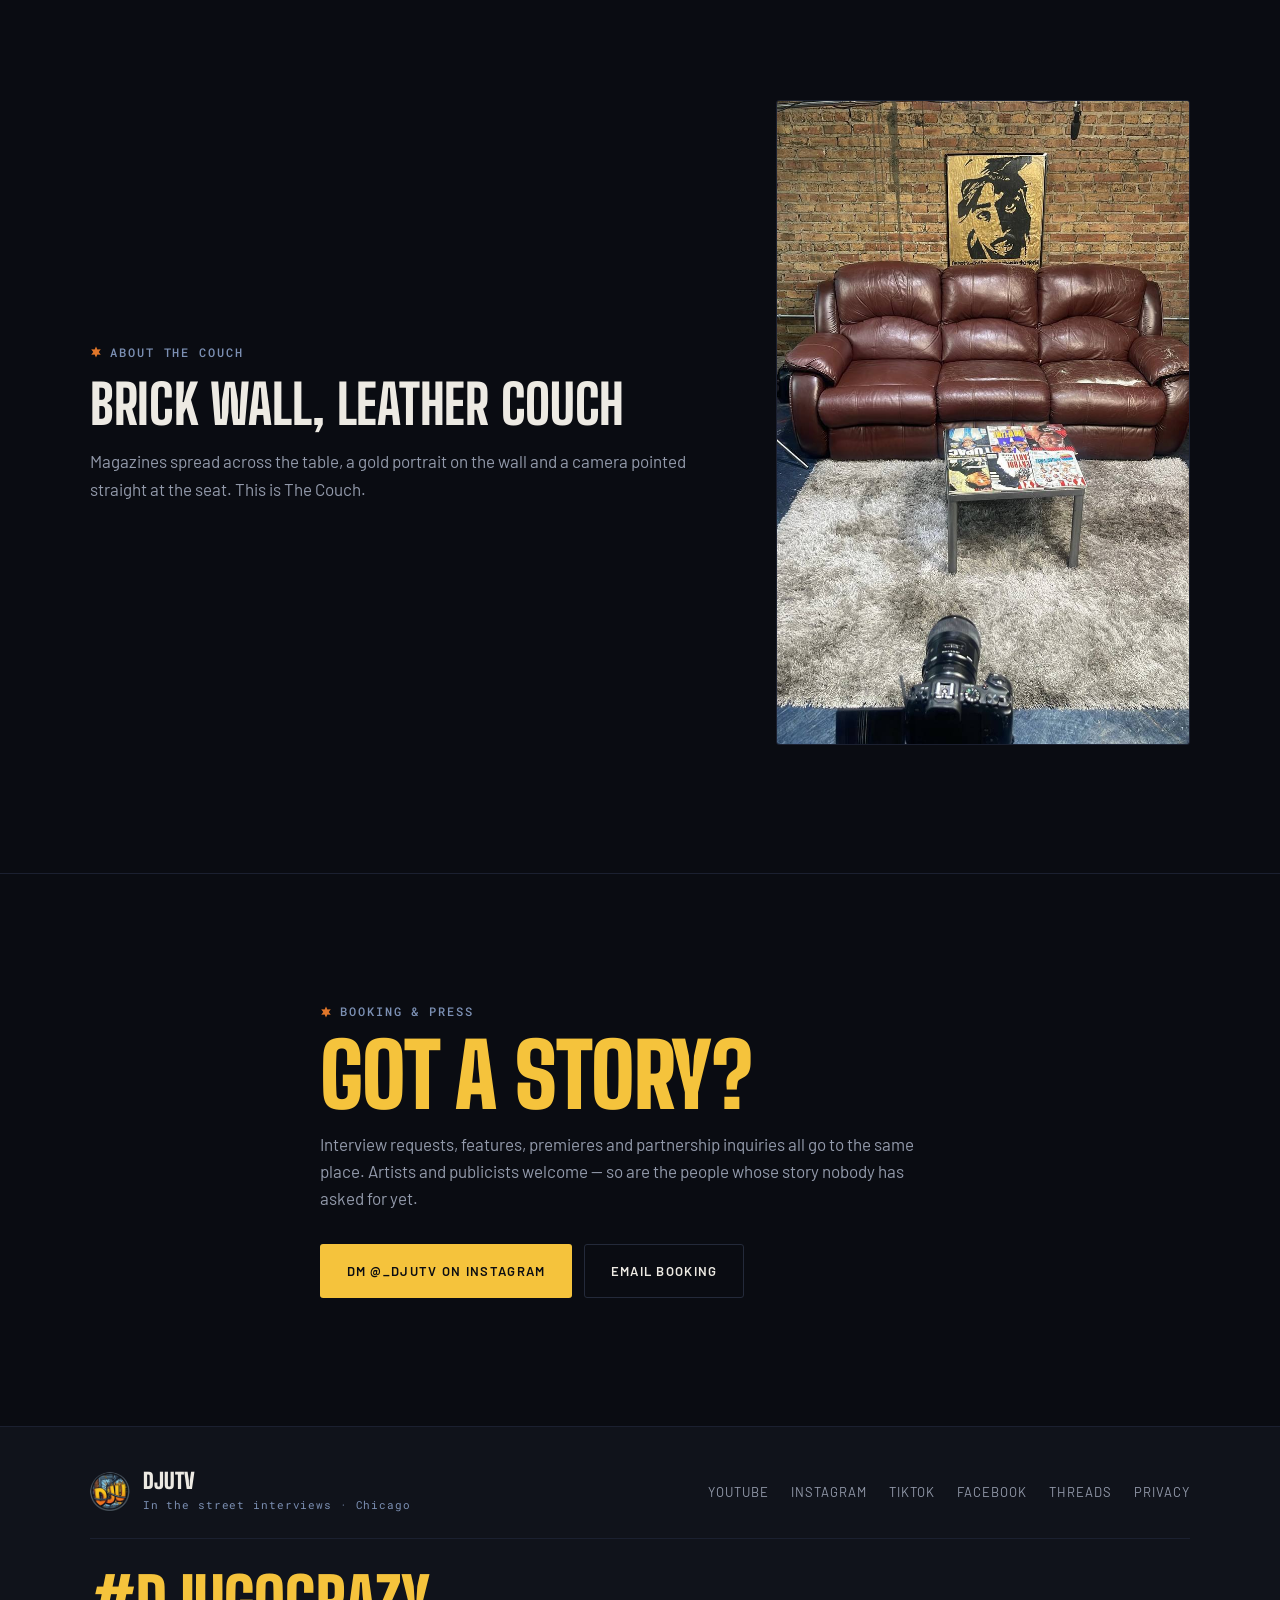
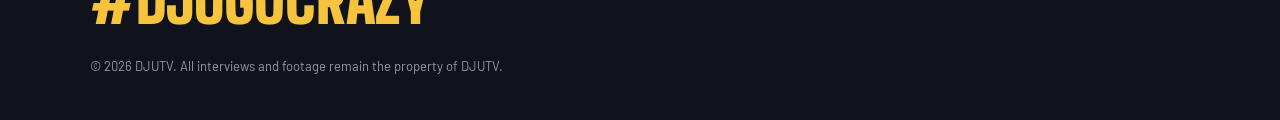
==== commit 9227b8ea: "Apply client feedback: five years, 426K, current videos, next-from teaser The client started posting" ====
--- a/index.html
+++ b/index.html
@@ -4,7 +4,7 @@
 <meta charset="utf-8">
 <meta name="viewport" content="width=device-width, initial-scale=1">
 <title>DJUTV — In the Street Interviews from Chicago</title>
-<meta name="description" content="DJUTV is Chicago's in-the-street interview channel — exclusive conversations with entertainers, entrepreneurs and community leaders since 2015. #DJUGOCRAZY. Watch, listen and book.">
+<meta name="description" content="DJUTV is Chicago's in-the-street interview channel — exclusive conversations with entertainers, entrepreneurs and community leaders since 2021. #DJUGOCRAZY. Watch, listen and book.">
 <meta name="theme-color" content="#0A0C12">
 <link rel="canonical" href="https://djugocrazy.com/">
 
@@ -12,7 +12,7 @@
 <meta property="og:site_name" content="DJUTV">
 <meta property="og:url" content="https://djugocrazy.com/">
 <meta property="og:title" content="DJUTV — In the Street Interviews from Chicago">
-<meta property="og:description" content="Exclusive in-the-street interviews with entertainers, entrepreneurs and community leaders. Chicago. Since 2015. #DJUGOCRAZY">
+<meta property="og:description" content="Exclusive in-the-street interviews with entertainers, entrepreneurs and community leaders. Chicago. Since 2021. #DJUGOCRAZY">
 <meta property="og:image" content="https://djugocrazy.com/assets/img/og-card.png">
 <meta property="og:image:type" content="image/png">
 <meta property="og:image:width" content="1200">
@@ -109,10 +109,10 @@
     <!-- Channel figures — refresh these four values periodically. -->
     <div class="wrap">
       <dl class="stats">
-        <div class="stat"><dt>Subscribers</dt><dd>421K</dd></div>
+        <div class="stat"><dt>Subscribers</dt><dd>426K</dd></div>
         <div class="stat"><dt>Total views</dt><dd>152.7M</dd></div>
         <div class="stat"><dt>Interviews published</dt><dd>1,500+</dd></div>
-        <div class="stat"><dt>Years on the block</dt><dd>10</dd></div>
+        <div class="stat"><dt>Years on the block</dt><dd>5</dd></div>
       </dl>
     </div>
   </section>
@@ -133,81 +133,91 @@
         <a class="section__link" href="https://www.youtube.com/@DJUTV/videos" target="_blank" rel="noopener">All 1,500+ videos →</a>
       </header>
 
-      <article class="lead" data-video="cY_rrsBq6uA">
-        <button class="player" type="button" aria-label="Play: DJU Podcast Episode 002 — OTF Vonnie aka the Mastermind">
-          <img class="player__thumb" src="https://i.ytimg.com/vi/cY_rrsBq6uA/hqdefault.jpg" alt="" loading="eager" width="480" height="360">
-          <span class="player__poster" aria-hidden="true">Ep<br>002</span>
+      <article class="lead" data-video="DWsXS9OYX_A">
+        <button class="player" type="button" aria-label="Play: FACES season 1, episode 1 — Freebandz Tray Tray">
+          <img class="player__thumb" src="https://i.ytimg.com/vi/DWsXS9OYX_A/hqdefault.jpg" alt="" loading="eager" width="480" height="360">
+          <span class="player__poster" aria-hidden="true">Faces<br>S1 E1</span>
           <span class="player__play"><svg aria-hidden="true"><use href="#play"></use></svg></span>
         </button>
         <div class="lead__body">
-          <p class="tag tag--live">New episode</p>
-          <h3 class="lead__title">DJU Podcast Episode 002: OTF Vonnie aka the Mastermind</h3>
-          <p class="lead__dek">A long-form sit-down that runs deeper than the street format allows — the full conversation, start to finish.</p>
-          <p class="meta"><time datetime="2026-09-08">Sep 8, 2026</time><span class="meta__dot"></span>19K views</p>
+          <p class="tag tag--live">New series</p>
+          <h3 class="lead__title">FACES (S1, E1): Freebandz Tray Tray</h3>
+          <p class="lead__dek">The first episode of FACES, a DJU documentary series.</p>
+          <p class="meta"><time datetime="2026-09-23">Sep 23, 2026</time><span class="meta__dot"></span>16K views</p>
         </div>
       </article>
 
       <div class="grid">
-        <article class="card" data-video="hjhIzudjjiU">
-          <button class="player" type="button" aria-label="Play: DJU Podcast Episode 001 — OTF Judas">
-            <img class="player__thumb" src="https://i.ytimg.com/vi/hjhIzudjjiU/hqdefault.jpg" alt="" loading="lazy" width="480" height="360">
-            <span class="player__poster" aria-hidden="true">Ep<br>001</span>
-            <span class="player__play"><svg aria-hidden="true"><use href="#play"></use></svg></span>
-          </button>
-          <h3 class="card__title">DJU Podcast Episode 001: OTF Judas</h3>
-          <p class="meta"><time datetime="2026-09-08">Sep 8, 2026</time><span class="meta__dot"></span>24K views</p>
-        </article>
-
-        <article class="card" data-video="cQPvrgxnHXc">
-          <button class="player" type="button" aria-label="Play: Spenzo on being a one-hit wonder">
-            <img class="player__thumb" src="https://i.ytimg.com/vi/cQPvrgxnHXc/hqdefault.jpg" alt="" loading="lazy" width="480" height="360">
-            <span class="player__poster" aria-hidden="true">Spenzo</span>
-            <span class="player__play"><svg aria-hidden="true"><use href="#play"></use></svg></span>
-          </button>
-          <h3 class="card__title">Spenzo on being a one-hit wonder, spamming Drake&rsquo;s comments and the punched up viral video</h3>
-          <p class="meta"><time datetime="2026-08-22">Aug 22, 2026</time><span class="meta__dot"></span>4.3K views</p>
-        </article>
-
-        <article class="card" data-video="Vh55S-W05FQ">
-          <button class="player" type="button" aria-label="Play: Lil Durk trial day 2 recap">
-            <img class="player__thumb" src="https://i.ytimg.com/vi/Vh55S-W05FQ/hqdefault.jpg" alt="" loading="lazy" width="480" height="360">
-            <span class="player__poster" aria-hidden="true">Trial<br>Day 2</span>
-            <span class="player__play"><svg aria-hidden="true"><use href="#play"></use></svg></span>
-          </button>
-          <h3 class="card__title">Lil Durk trial day 2 recap: &ldquo;They look guilty&rdquo;</h3>
-          <p class="meta"><time datetime="2026-08-21">Aug 21, 2026</time><span class="meta__dot"></span>19K views</p>
-        </article>
-
-        <article class="card" data-video="ktc-6CKiMQI">
-          <button class="player" type="button" aria-label="Play: Lil Durk trial opens">
-            <img class="player__thumb" src="https://i.ytimg.com/vi/ktc-6CKiMQI/hqdefault.jpg" alt="" loading="lazy" width="480" height="360">
-            <span class="player__poster" aria-hidden="true">Trial<br>Opens</span>
-            <span class="player__play"><svg aria-hidden="true"><use href="#play"></use></svg></span>
-          </button>
-          <h3 class="card__title">Lil Durk starts trial tomorrow — OTF Jam and OTF Vonnie confirmed as PW-1 &amp; PW-2</h3>
-          <p class="meta"><time datetime="2026-08-19">Aug 19, 2026</time><span class="meta__dot"></span>24K views</p>
-        </article>
-
-        <article class="card" data-video="dFhqiphtBGQ">
-          <button class="player" type="button" aria-label="Play: YBG Lo, King Von&rsquo;s blood brother">
-            <img class="player__thumb" src="https://i.ytimg.com/vi/dFhqiphtBGQ/hqdefault.jpg" alt="" loading="lazy" width="480" height="360">
-            <span class="player__poster" aria-hidden="true">YBG<br>Lo</span>
-            <span class="player__play"><svg aria-hidden="true"><use href="#play"></use></svg></span>
-          </button>
-          <h3 class="card__title">YBG Lo: King Von&rsquo;s blood brother, same father Silk, VRoy Boyz album out now</h3>
-          <p class="meta"><time datetime="2026-08-18">Aug 18, 2026</time><span class="meta__dot"></span>68K views</p>
-        </article>
-
-        <article class="card" data-video="3jzCO5yVs1U">
-          <button class="player" type="button" aria-label="Play: 600 Breezy on his relationship with Lil Durk">
-            <img class="player__thumb" src="https://i.ytimg.com/vi/3jzCO5yVs1U/hqdefault.jpg" alt="" loading="lazy" width="480" height="360">
-            <span class="player__poster" aria-hidden="true">600<br>Breezy</span>
-            <span class="player__play"><svg aria-hidden="true"><use href="#play"></use></svg></span>
-          </button>
-          <h3 class="card__title">600 Breezy on his relationship with Lil Durk: &ldquo;I&rsquo;m my own man&rdquo;</h3>
-          <p class="meta"><time datetime="2026-07-14">Jul 14, 2026</time><span class="meta__dot"></span>4.7K views</p>
-        </article>
-      </div>
+        <article class="card" data-video="1XcCuxq4i48">
+          <button class="player" type="button" aria-label="Play: 051 Drilla breaking news">
+            <img class="player__thumb" src="https://i.ytimg.com/vi/1XcCuxq4i48/hqdefault.jpg" alt="" loading="lazy" width="480" height="360">
+            <span class="player__poster" aria-hidden="true">Breaking<br>News</span>
+            <span class="player__play"><svg aria-hidden="true"><use href="#play"></use></svg></span>
+          </button>
+          <h3 class="card__title">Breaking news: 051 Drilla listed in critical condition after being shot in the eye on the South Side</h3>
+          <p class="meta"><time datetime="2026-09-18">Sep 18, 2026</time><span class="meta__dot"></span>59K views</p>
+        </article>
+        <article class="card" data-video="UGuVwzKU0m8">
+          <button class="player" type="button" aria-label="Play: Bloodhound Q50 eyewitness interview">
+            <img class="player__thumb" src="https://i.ytimg.com/vi/UGuVwzKU0m8/hqdefault.jpg" alt="" loading="lazy" width="480" height="360">
+            <span class="player__poster" aria-hidden="true">Q50</span>
+            <span class="player__play"><svg aria-hidden="true"><use href="#play"></use></svg></span>
+          </button>
+          <h3 class="card__title">Exclusive: Bloodhound Q50 eyewitness interview</h3>
+          <p class="meta"><time datetime="2026-09-18">Sep 18, 2026</time><span class="meta__dot"></span>180K views</p>
+        </article>
+        <article class="card" data-video="R2YN_e844Xk">
+          <button class="player" type="button" aria-label="Play: Benji Glo on the Lil Durk verdict">
+            <img class="player__thumb" src="https://i.ytimg.com/vi/R2YN_e844Xk/hqdefault.jpg" alt="" loading="lazy" width="480" height="360">
+            <span class="player__poster" aria-hidden="true">Benji<br>Glo</span>
+            <span class="player__play"><svg aria-hidden="true"><use href="#play"></use></svg></span>
+          </button>
+          <h3 class="card__title">Benji Glo on Lil Durk&rsquo;s not guilty verdict and OTF Jam</h3>
+          <p class="meta"><time datetime="2026-09-13">Sep 13, 2026</time><span class="meta__dot"></span>32K views</p>
+        </article>
+        <article class="card" data-video="aVgFuO5e74M">
+          <button class="player" type="button" aria-label="Play: FBG Butta interview">
+            <img class="player__thumb" src="https://i.ytimg.com/vi/aVgFuO5e74M/hqdefault.jpg" alt="" loading="lazy" width="480" height="360">
+            <span class="player__poster" aria-hidden="true">FBG<br>Butta</span>
+            <span class="player__play"><svg aria-hidden="true"><use href="#play"></use></svg></span>
+          </button>
+          <h3 class="card__title">FBG Butta on saving THF G-Baby, Wack100 disrespecting Momma Duck and the Lil Durk trial</h3>
+          <p class="meta"><time datetime="2026-09-12">Sep 12, 2026</time><span class="meta__dot"></span>71K views</p>
+        </article>
+        <article class="card" data-video="YP2-Yskz9TQ">
+          <button class="player" type="button" aria-label="Play: 800 Lil Twon interview">
+            <img class="player__thumb" src="https://i.ytimg.com/vi/YP2-Yskz9TQ/hqdefault.jpg" alt="" loading="lazy" width="480" height="360">
+            <span class="player__poster" aria-hidden="true">800<br>Lil Twon</span>
+            <span class="player__play"><svg aria-hidden="true"><use href="#play"></use></svg></span>
+          </button>
+          <h3 class="card__title">800 Lil Twon on Cook County Jail and a potential life sentence</h3>
+          <p class="meta"><time datetime="2026-09-12">Sep 12, 2026</time><span class="meta__dot"></span>62K views</p>
+        </article>
+        <article class="card" data-video="cY_rrsBq6uA">
+          <button class="player" type="button" aria-label="Play: DJU Podcast Episode 002 — OTF Vonnie aka the Mastermind">
+            <img class="player__thumb" src="https://i.ytimg.com/vi/cY_rrsBq6uA/hqdefault.jpg" alt="" loading="lazy" width="480" height="360">
+            <span class="player__poster" aria-hidden="true">Ep<br>002</span>
+            <span class="player__play"><svg aria-hidden="true"><use href="#play"></use></svg></span>
+          </button>
+          <h3 class="card__title">DJU Podcast Episode 002: OTF Vonnie aka the Mastermind</h3>
+          <p class="meta"><time datetime="2026-09-08">Sep 8, 2026</time><span class="meta__dot"></span>73K views</p>
+        </article>
+      </div>
+
+      <article class="lead lead--next" data-video="dArXHVmdJO0">
+        <button class="player" type="button" aria-label="Play: DJU investigates who has the best fried chicken in Chicago, episode 1">
+          <img class="player__thumb" src="https://i.ytimg.com/vi/dArXHVmdJO0/hqdefault.jpg" alt="" loading="lazy" width="480" height="360">
+          <span class="player__poster" aria-hidden="true">DJU<br>Worldwide</span>
+          <span class="player__play"><svg aria-hidden="true"><use href="#play"></use></svg></span>
+        </button>
+        <div class="lead__body">
+          <p class="tag tag--next">Next from DJUTV</p>
+          <h3 class="lead__title">DJU investigates who has the best fried chicken in Chicago</h3>
+          <p class="lead__dek">Episode 1 of DJU&rsquo;s food reviews, on the new channel DJU WORLDWIDE.</p>
+          <p class="meta"><time datetime="2026-10-14">Oct 14, 2026</time><span class="meta__dot"></span>66K views</p>
+          <a class="section__link" href="https://www.youtube.com/@djuworldwide" target="_blank" rel="noopener">Follow DJU WORLDWIDE →</a>
+        </div>
+      </article>
     </div>
   </section>
 
@@ -232,8 +242,8 @@
       <div class="about__main">
         <p class="eyebrow"><svg class="star" aria-hidden="true"><use href="#star6"></use></svg> About</p>
         <h2 class="section__title">The mic goes where the story is</h2>
-        <p class="prose">DJUTV started in October 2015 with a simple premise: Chicago&rsquo;s stories are best told by the people living them, on their own block, in their own words. A decade and more than 1,500 interviews later, that premise has held.</p>
-        <p class="prose">Host <strong>DJ U</strong> works as a journalist first. He puts people on record before anyone else is asking, then follows the threads that matter to the city long after the news cycle moves on: courtrooms, families, neighborhoods, the aftermath. That is why an audience of 421,000 keeps coming back, and why the archive has been watched more than 152 million times.</p>
+        <p class="prose">DJUTV started posting in 2021 with a simple premise: Chicago&rsquo;s stories are best told by the people living them, on their own block, in their own words. Five years and more than 1,500 interviews later, that premise has held.</p>
+        <p class="prose">Host <strong>DJ U</strong> works as a journalist first. He puts people on record before anyone else is asking, then follows the threads that matter to the city long after the news cycle moves on: courtrooms, families, neighborhoods, the aftermath. That is why an audience of 426,000 keeps coming back, and why the archive has been watched more than 152 million times.</p>
         <p class="prose">No press junket. No handlers.</p>
       </div>
       <aside class="about__side">
@@ -259,7 +269,7 @@
           <a href="https://www.youtube.com/@DJUTV" target="_blank" rel="noopener">
             <span class="social__net">YouTube</span>
             <span class="social__handle">@DJUTV</span>
-            <span class="social__count">421K subscribers</span>
+            <span class="social__count">426K subscribers</span>
           </a>
         </li>
         <li class="social">
--- a/assets/css/styles.css
+++ b/assets/css/styles.css
@@ -336,6 +336,15 @@
 }
 .tag--live { background: rgba(224, 118, 42, .14); color: var(--ember); border: 1px solid rgba(224, 118, 42, .3); }
 
+/* The "next from DJUTV" teaser reuses the lead layout below the grid, smaller and divided from it. */
+.lead--next {
+  grid-template-columns: minmax(0, 1fr) minmax(0, 1.25fr);
+  margin: clamp(3rem, 6vw, 4.5rem) 0 0;
+  padding: clamp(3rem, 6vw, 4.5rem) 0 0;
+  border-bottom: 0; border-top: 1px solid var(--line-soft);
+}
+.tag--next { background: rgba(124, 144, 180, .12); color: var(--steel); border: 1px solid rgba(124, 144, 180, .3); }
+
 @media (max-width: 800px) { .lead { grid-template-columns: 1fr; } }
 
 /* ---------- video grid ---------- */
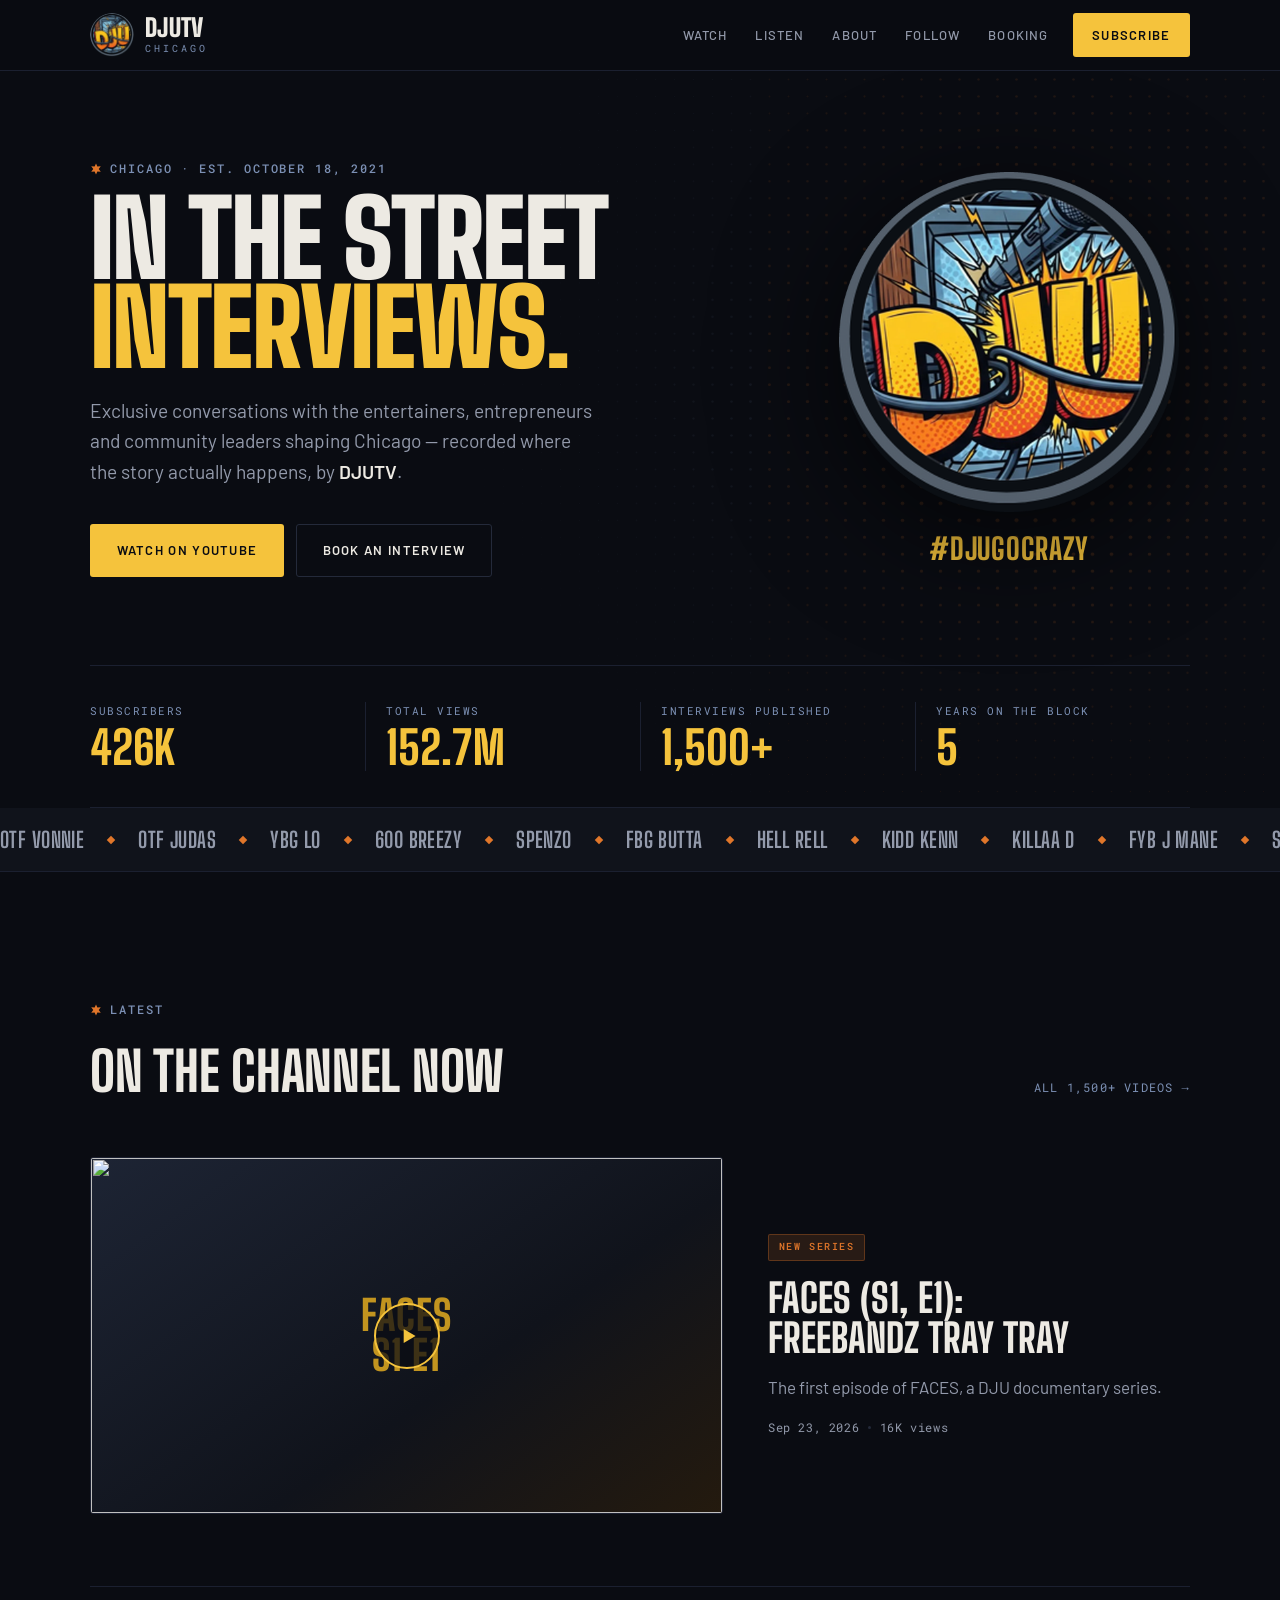
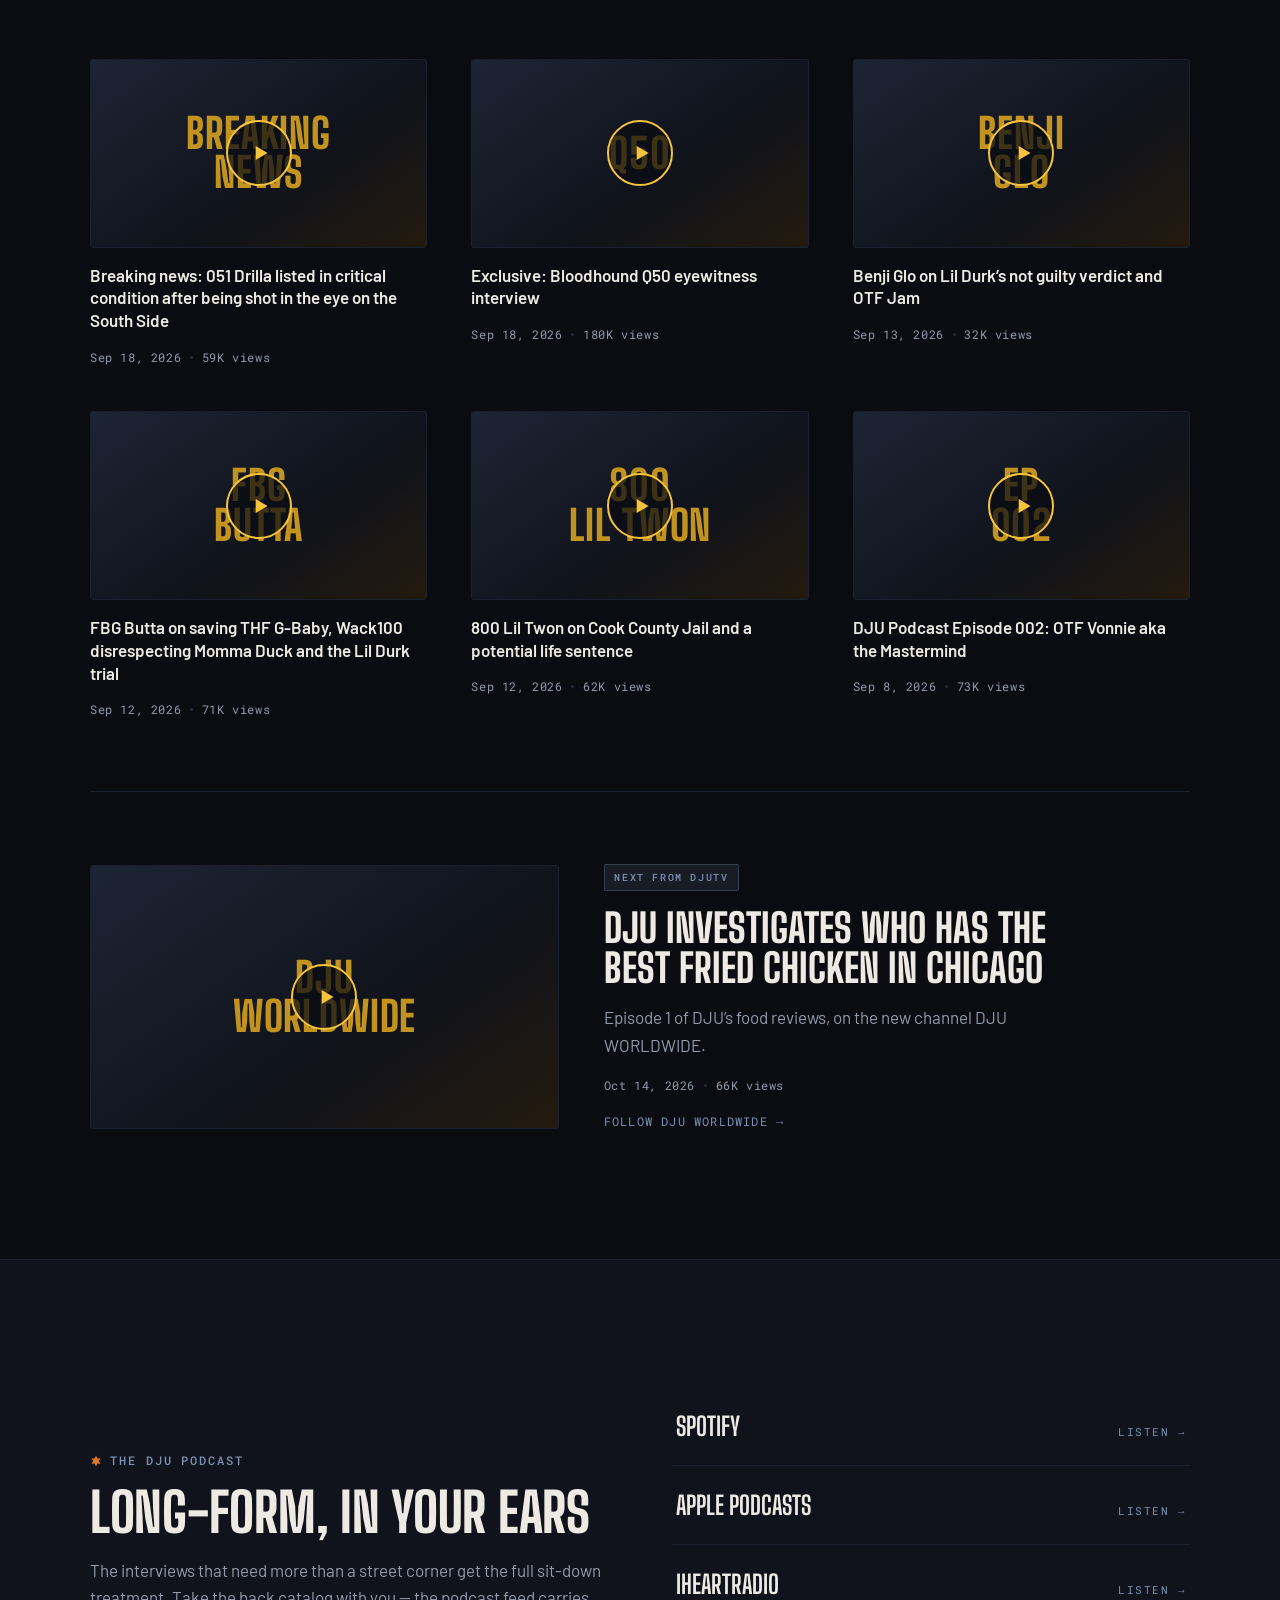
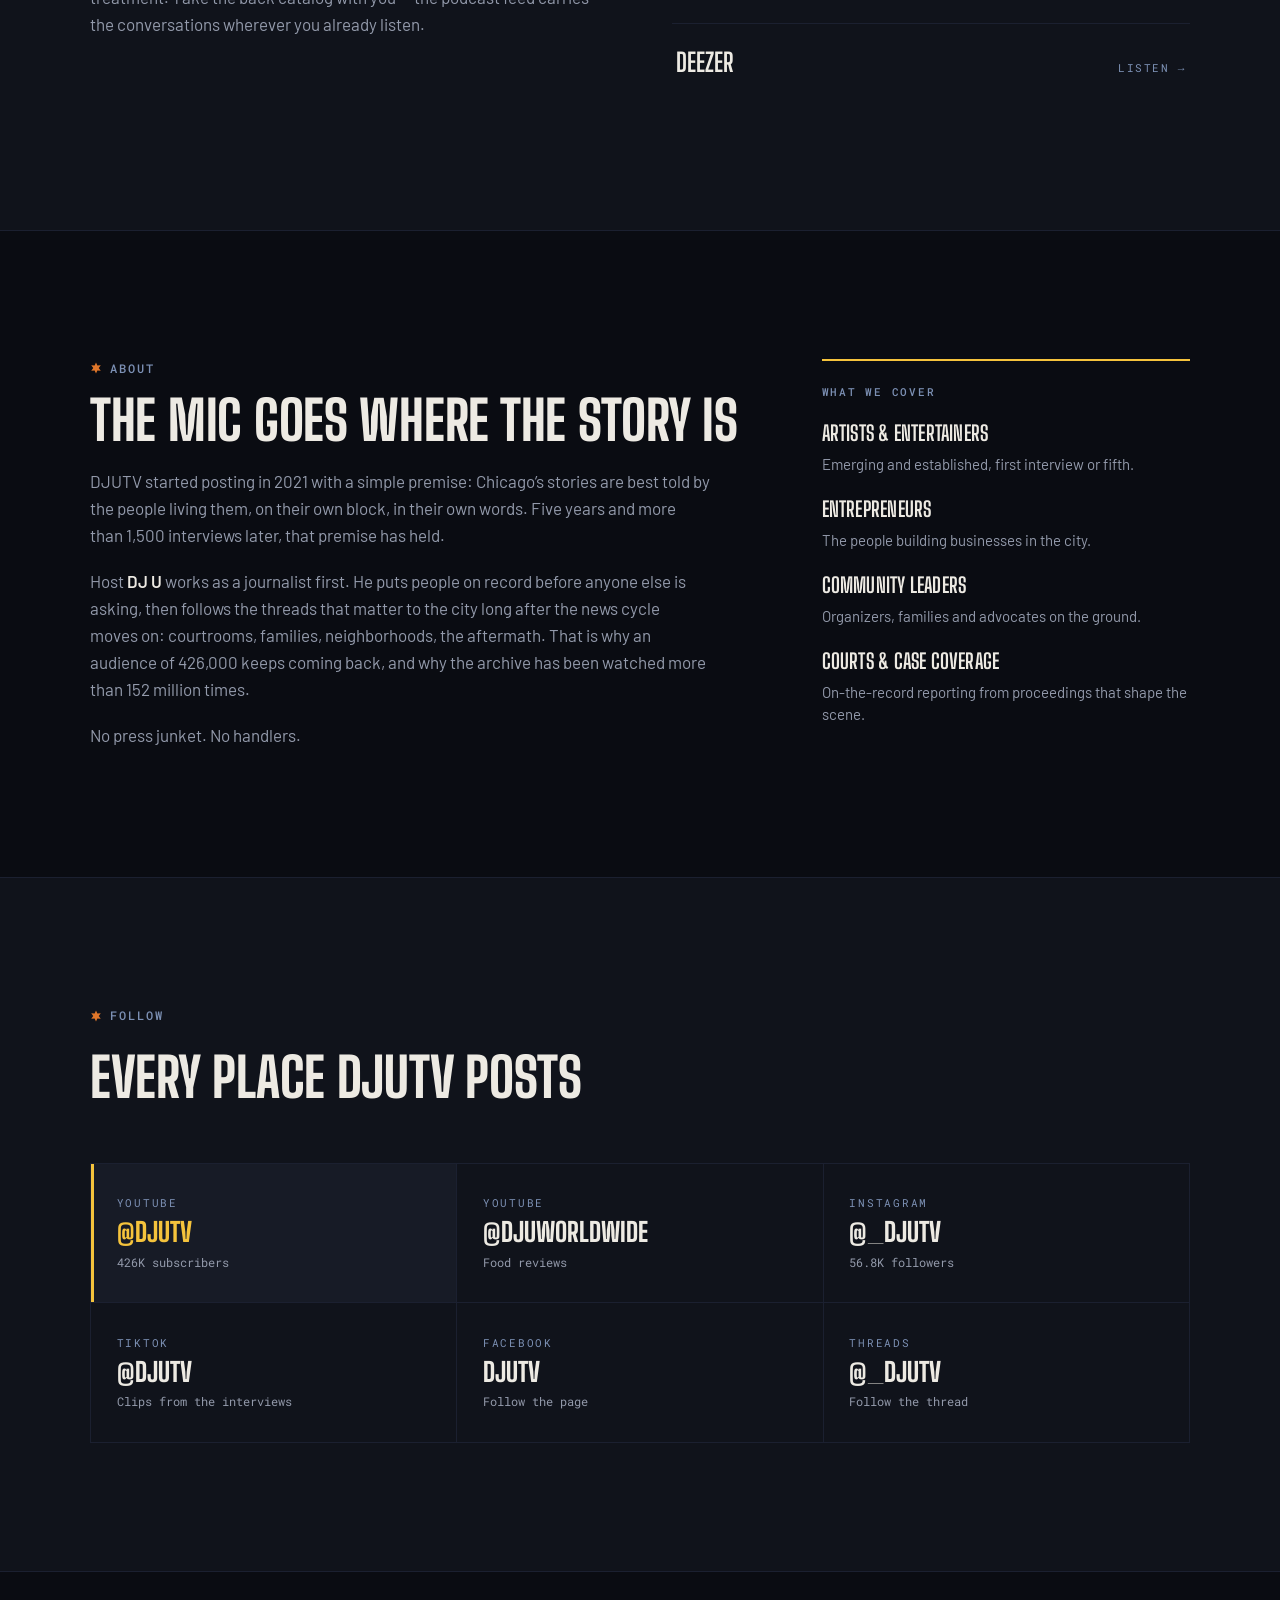
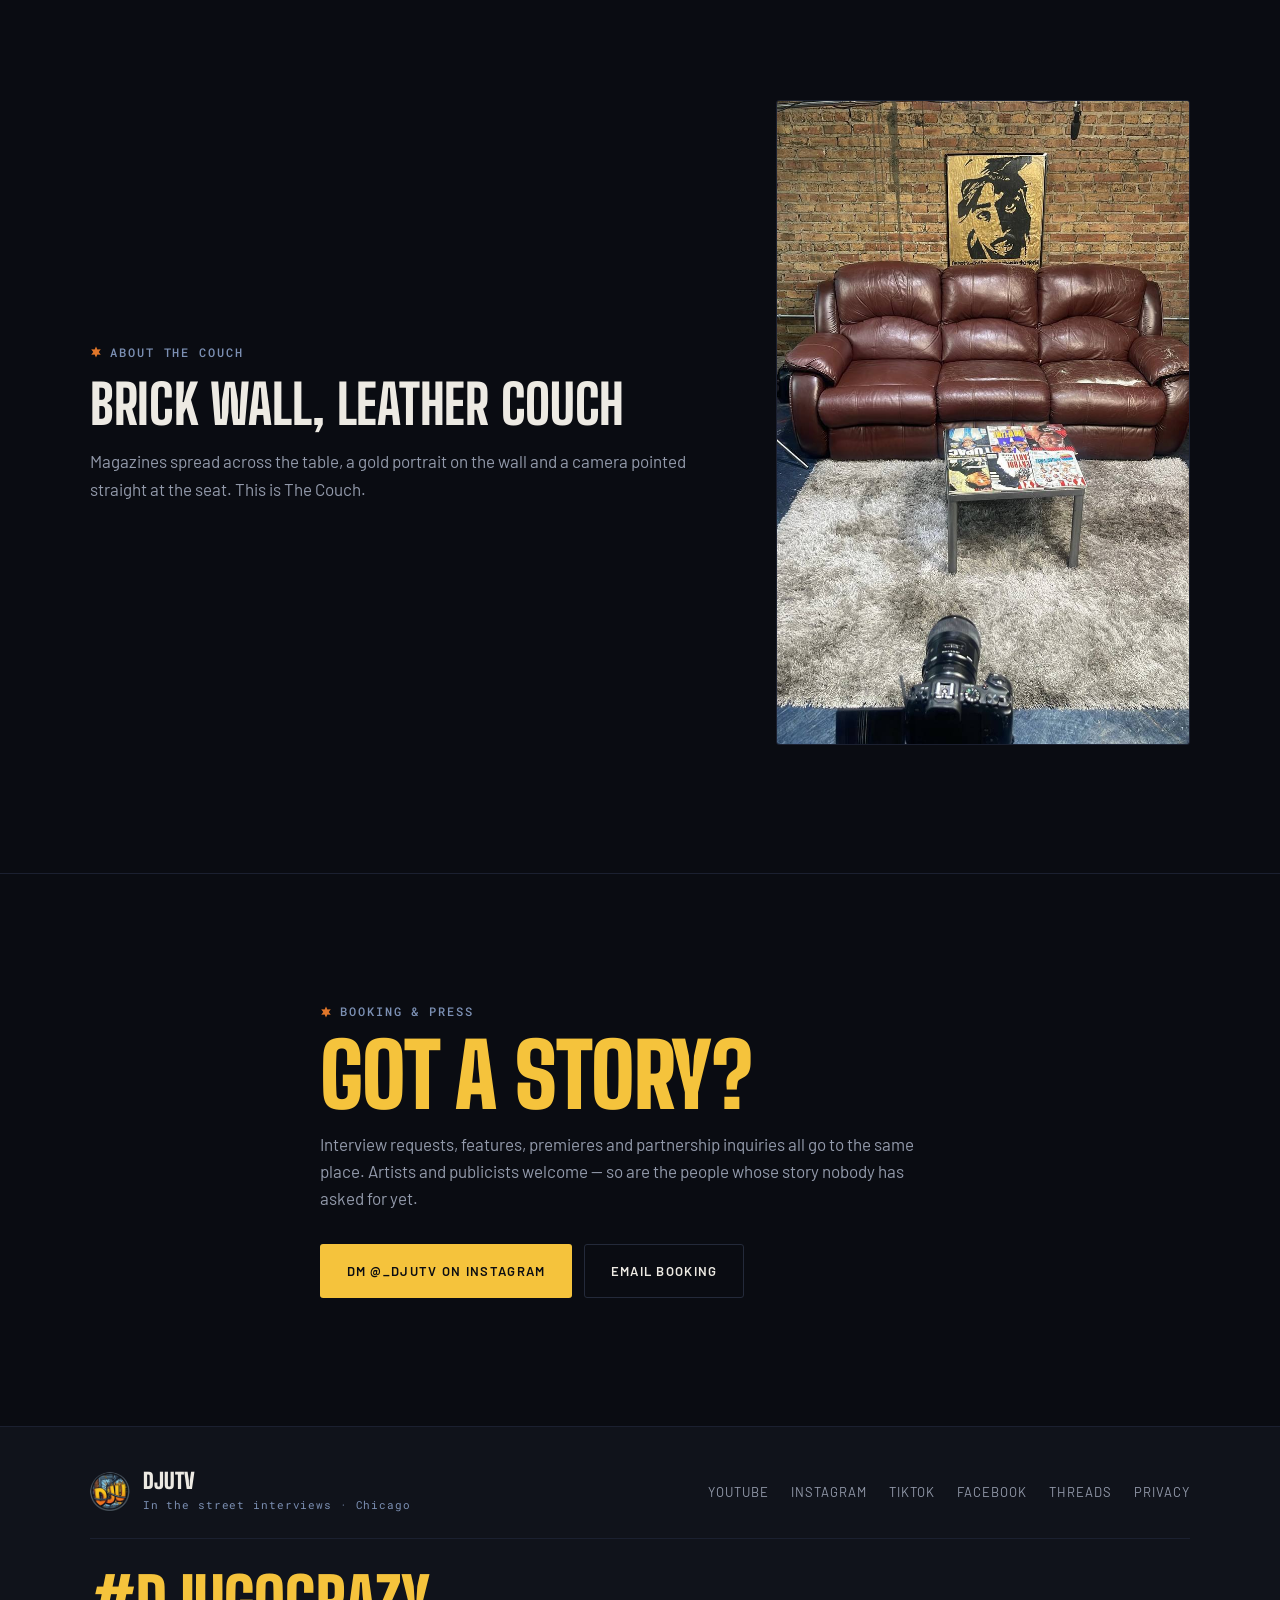
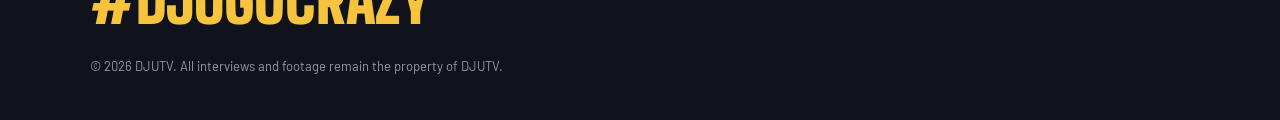
==== commit f75abe00: "Standardize the founding date as "Est. October 18, 2021" The client counts DJUTV from the day postin" ====
--- a/index.html
+++ b/index.html
@@ -4,7 +4,7 @@
 <meta charset="utf-8">
 <meta name="viewport" content="width=device-width, initial-scale=1">
 <title>DJUTV — In the Street Interviews from Chicago</title>
-<meta name="description" content="DJUTV is Chicago's in-the-street interview channel — exclusive conversations with entertainers, entrepreneurs and community leaders since 2021. #DJUGOCRAZY. Watch, listen and book.">
+<meta name="description" content="DJUTV is Chicago's in-the-street interview channel — exclusive conversations with entertainers, entrepreneurs and community leaders. Est. October 18, 2021. #DJUGOCRAZY. Watch, listen and book.">
 <meta name="theme-color" content="#0A0C12">
 <link rel="canonical" href="https://djugocrazy.com/">
 
@@ -12,7 +12,7 @@
 <meta property="og:site_name" content="DJUTV">
 <meta property="og:url" content="https://djugocrazy.com/">
 <meta property="og:title" content="DJUTV — In the Street Interviews from Chicago">
-<meta property="og:description" content="Exclusive in-the-street interviews with entertainers, entrepreneurs and community leaders. Chicago. Since 2021. #DJUGOCRAZY">
+<meta property="og:description" content="Exclusive in-the-street interviews with entertainers, entrepreneurs and community leaders. Chicago. Est. October 18, 2021. #DJUGOCRAZY">
 <meta property="og:image" content="https://djugocrazy.com/assets/img/og-card.png">
 <meta property="og:image:type" content="image/png">
 <meta property="og:image:width" content="1200">
@@ -40,7 +40,7 @@
   "url": "https://djugocrazy.com/",
   "description": "Exclusive in-the-street interviews with entertainers, entrepreneurs and community leaders based in Chicago.",
   "founder": { "@type": "Person", "name": "DJ U" },
-  "foundingDate": "2015-10-02",
+  "foundingDate": "2021-10-18",
   "areaServed": "Chicago, Illinois",
   "logo": "https://djugocrazy.com/assets/img/dju-logo.png",
   "sameAs": [
@@ -92,7 +92,7 @@
     <canvas class="hero__dots" aria-hidden="true"></canvas>
     <div class="wrap hero__inner">
       <div class="hero__copy">
-        <p class="eyebrow"><svg class="star" aria-hidden="true"><use href="#star6"></use></svg> Chicago · Est. October 2015</p>
+        <p class="eyebrow"><svg class="star" aria-hidden="true"><use href="#star6"></use></svg> <span>Chicago · <span class="eyebrow__date">Est. October 18, 2021</span></span></p>
         <h1 class="hero__title">In the street<br><em>interviews.</em></h1>
         <p class="hero__lede">Exclusive conversations with the entertainers, entrepreneurs and community leaders shaping Chicago — recorded where the story actually happens, by <strong>DJUTV</strong>.</p>
         <div class="hero__actions">
--- a/assets/css/styles.css
+++ b/assets/css/styles.css
@@ -75,6 +75,8 @@
   color: var(--steel);
 }
 .star { width: 12px; height: 12px; flex: none; fill: var(--ember); }
+/* Keeps a date on one line so a narrow screen wraps before it rather than orphaning the year. */
+.eyebrow__date { white-space: nowrap; }
 
 .section__title {
   margin: 0;
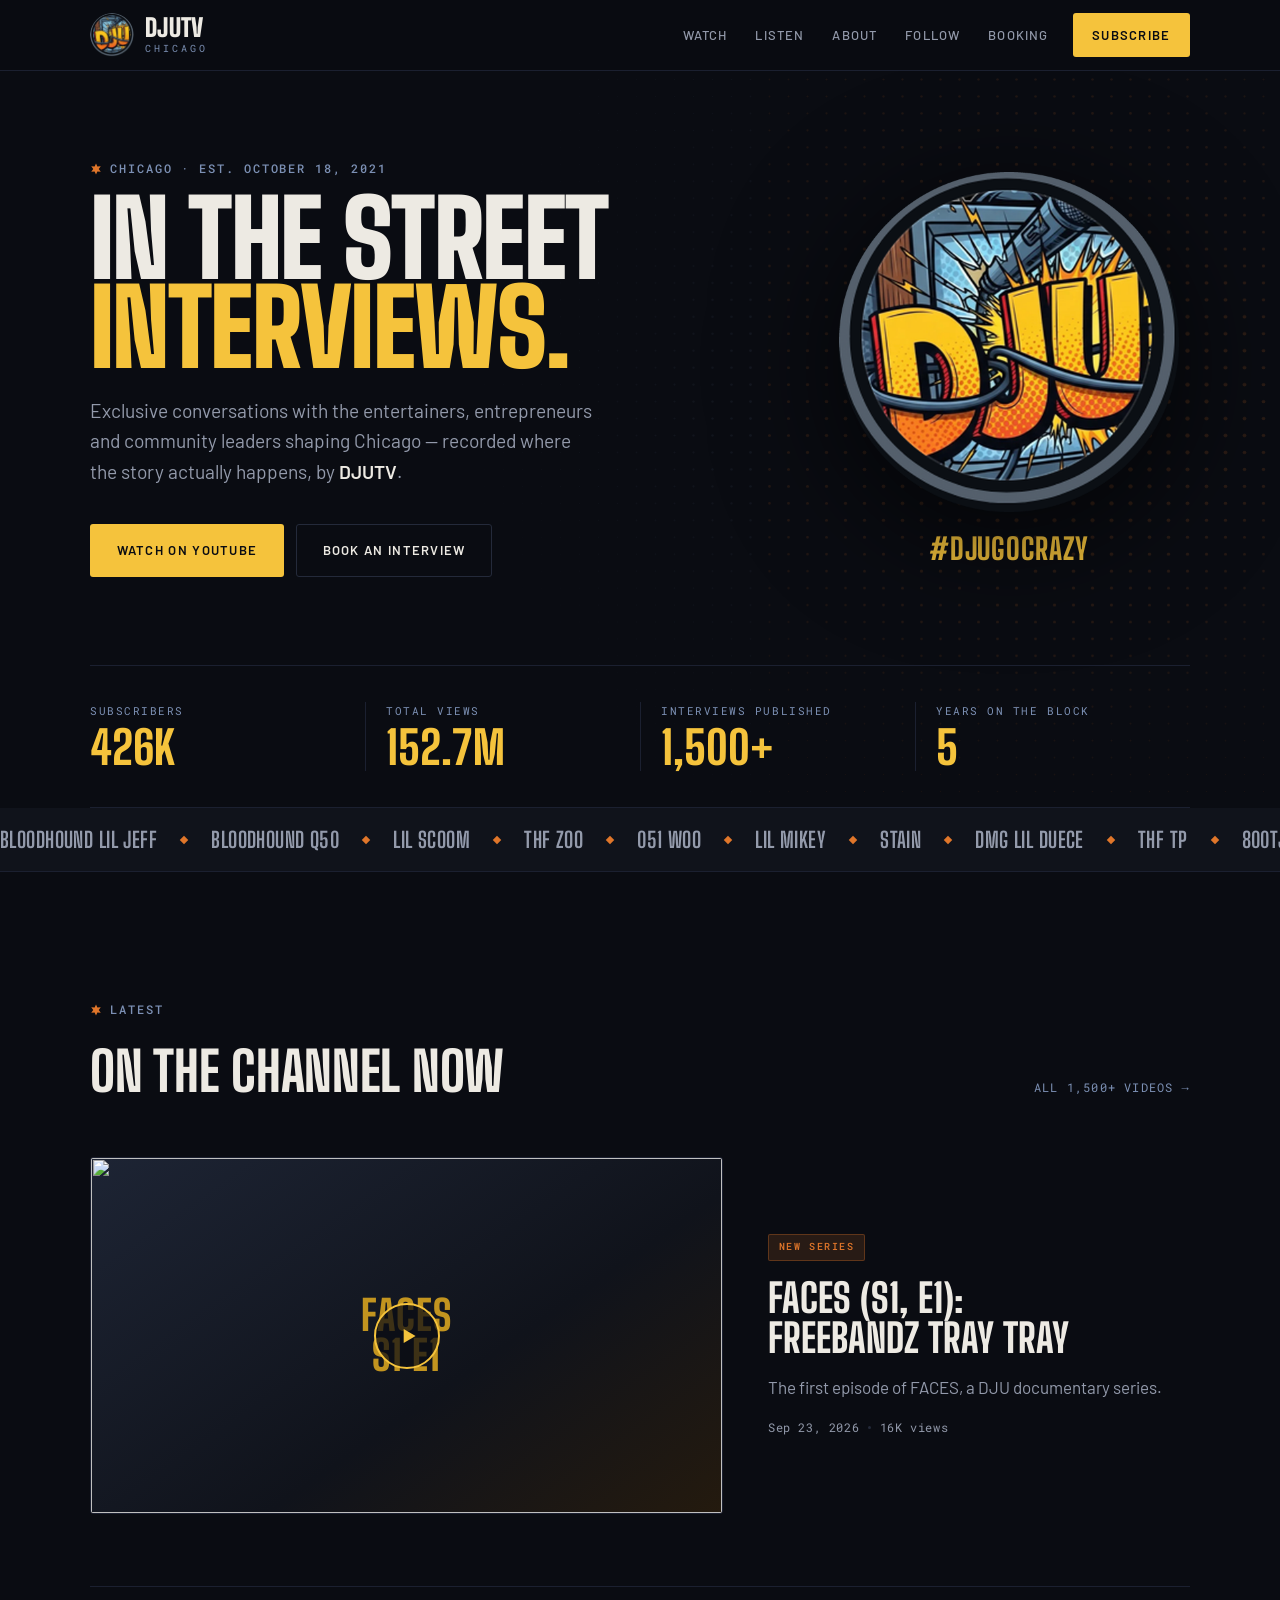
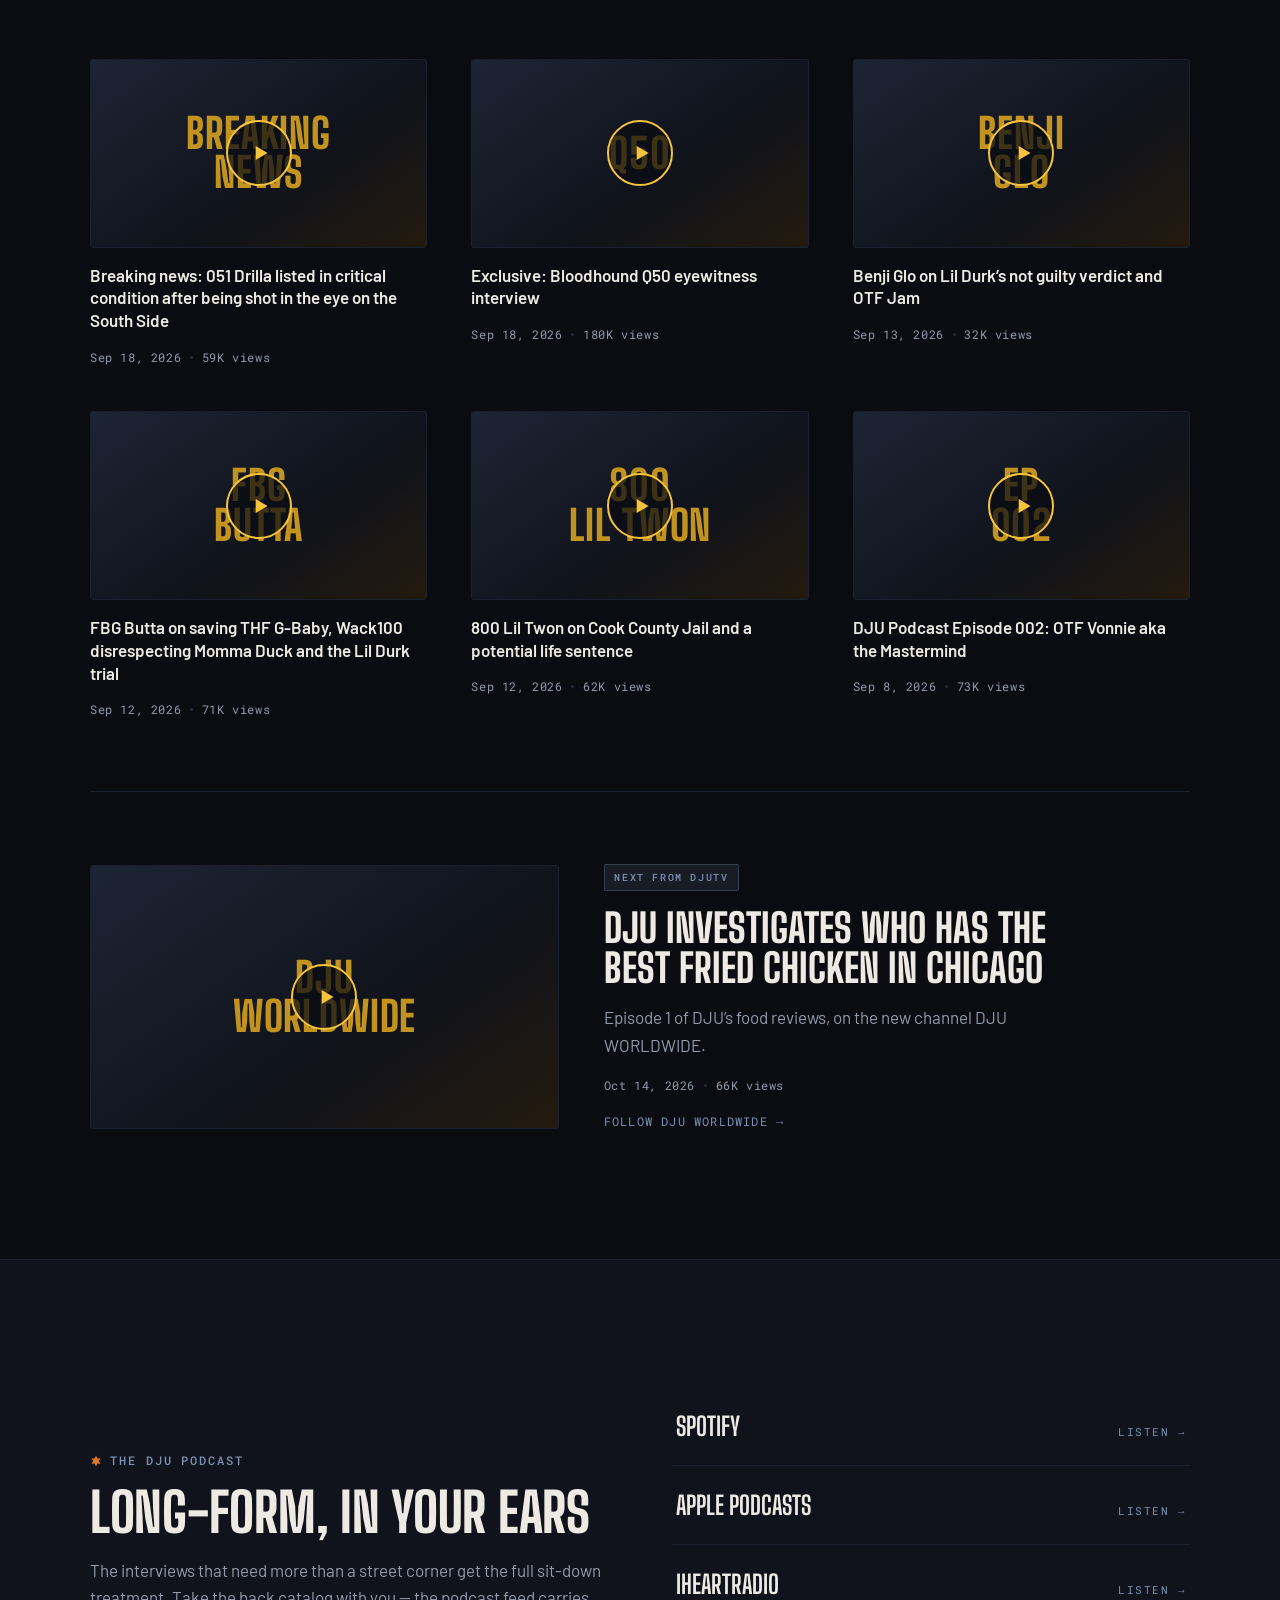
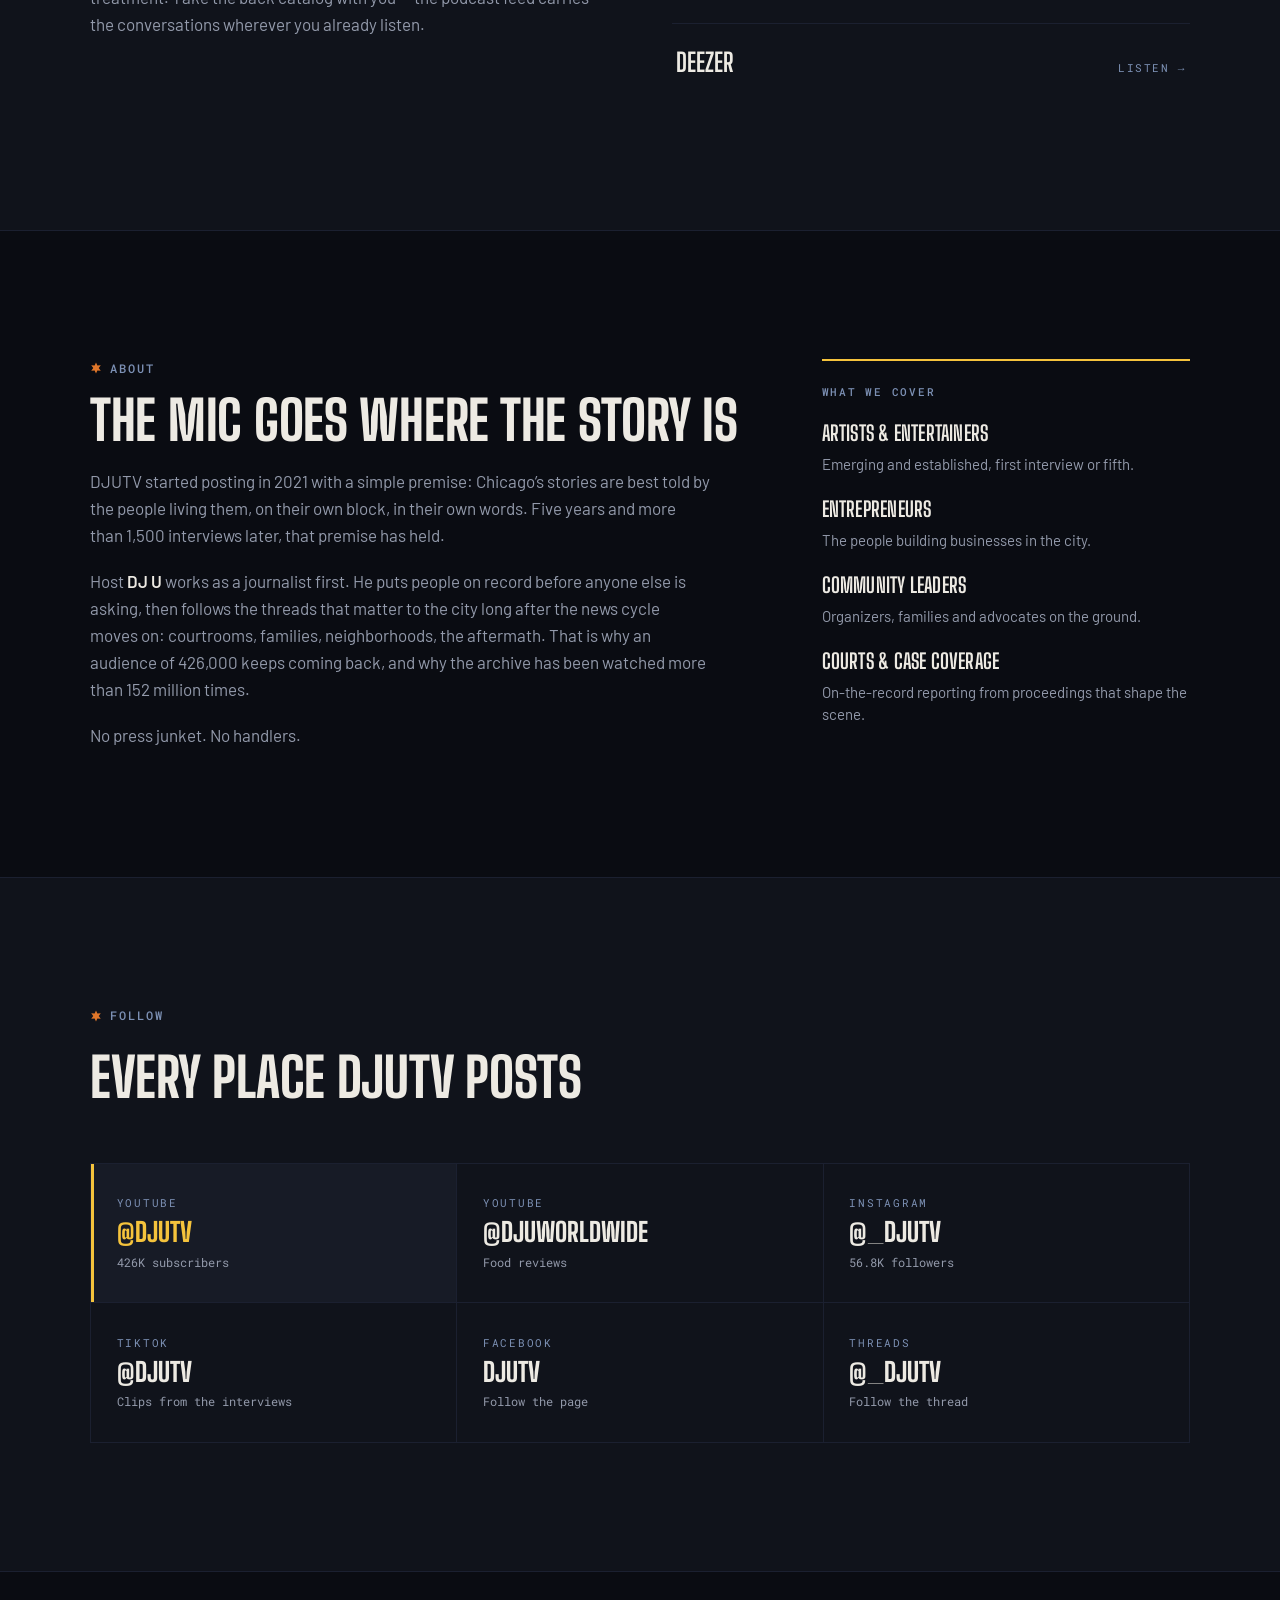
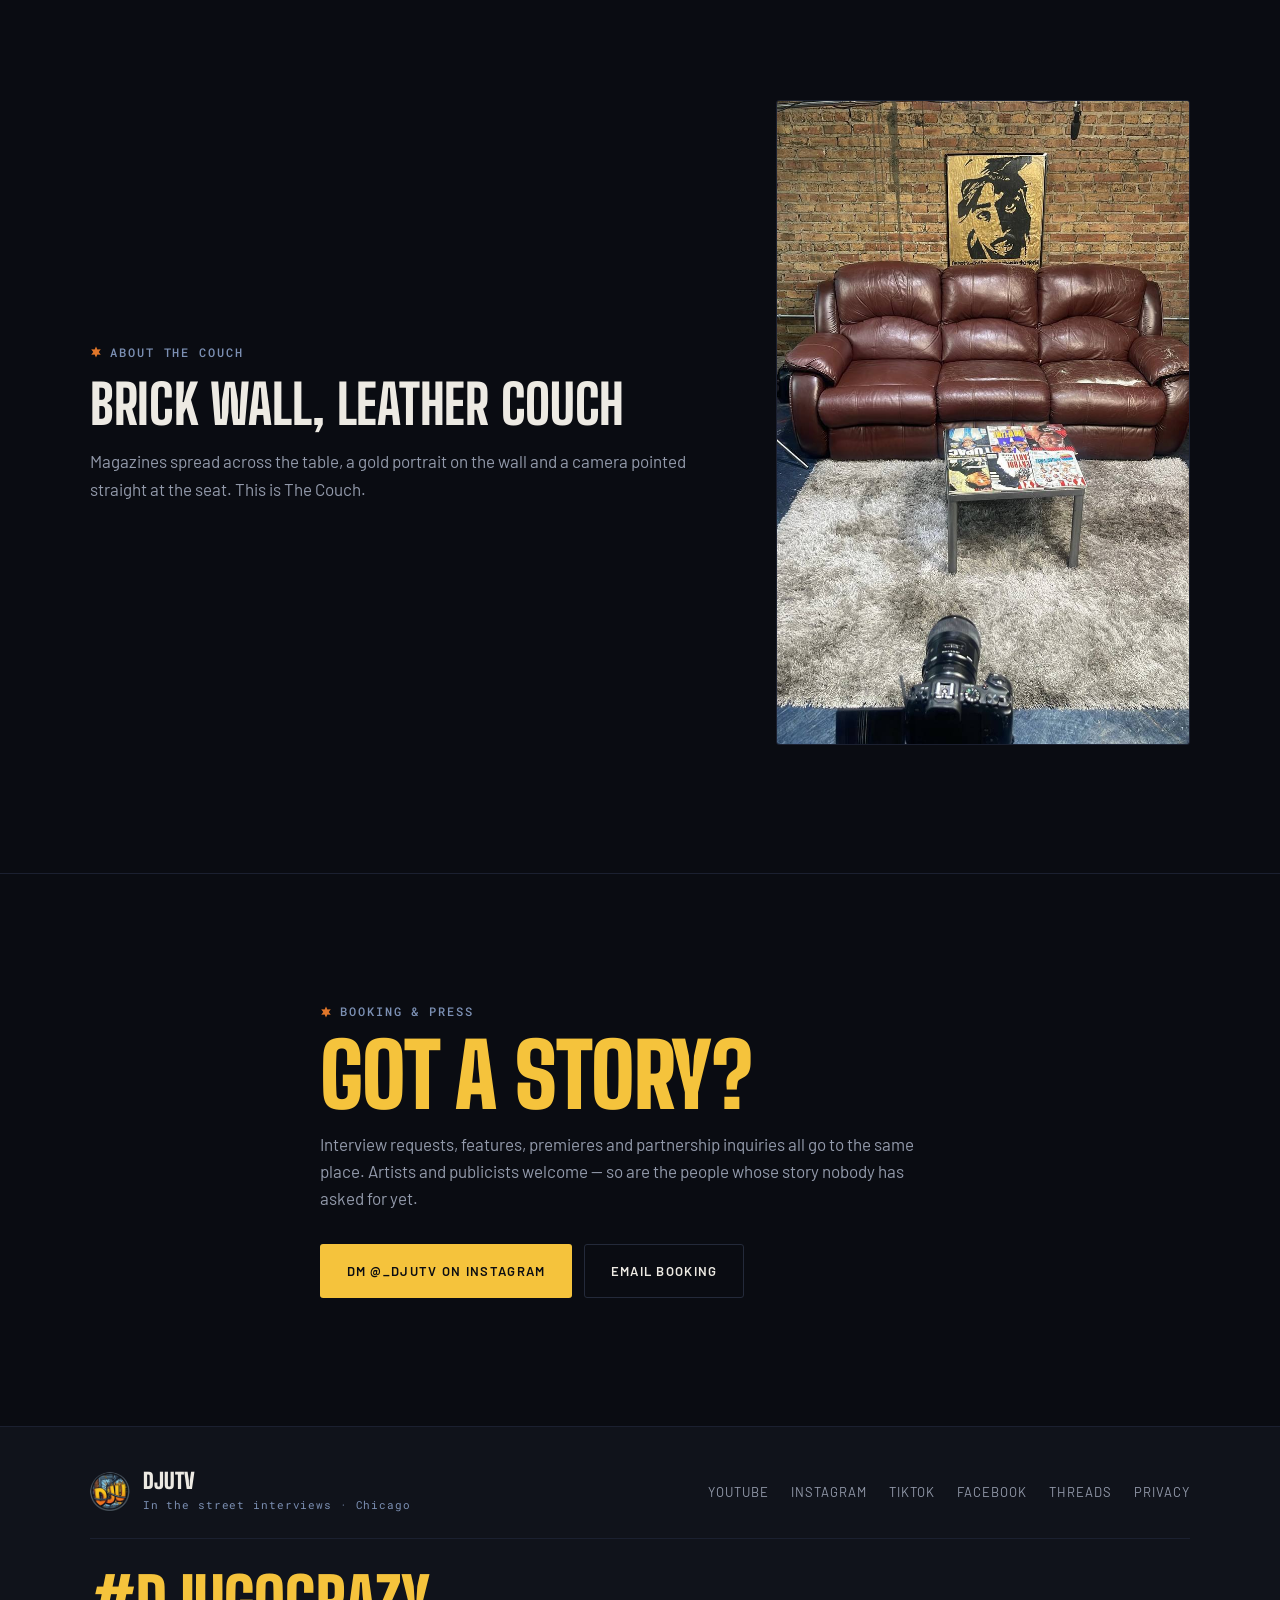
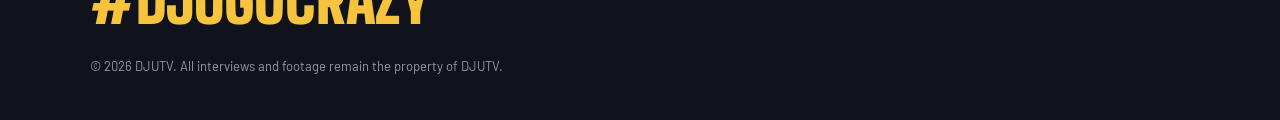
==== commit c06a0ee9: "Replace the ticker with the client's list of 20 notable guests The client asked for more familiar na" ====
--- a/index.html
+++ b/index.html
@@ -120,7 +120,7 @@
   <div class="ticker" aria-hidden="true">
     <div class="ticker__track">
       <span class="ticker__set">
-        <b>OTF Vonnie</b><i></i><b>OTF Judas</b><i></i><b>YBG Lo</b><i></i><b>600 Breezy</b><i></i><b>Spenzo</b><i></i><b>FBG Butta</b><i></i><b>Hell Rell</b><i></i><b>Kidd Kenn</b><i></i><b>Killaa D</b><i></i><b>FYB J Mane</b><i></i><b>Sexyy Red</b><i></i><b>Lil Durk</b><i></i>
+        <b>Bloodhound Lil Jeff</b><i></i><b>Bloodhound Q50</b><i></i><b>Lil Scoom</b><i></i><b>THF Zoo</b><i></i><b>051 Woo</b><i></i><b>Lil Mikey</b><i></i><b>Stain</b><i></i><b>DMG Lil Duece</b><i></i><b>THF TP</b><i></i><b>800TJ</b><i></i><b>Foolio</b><i></i><b>Q50wLil50</b><i></i><b>Munna Duke</b><i></i><b>O&rsquo;Block Louie</b><i></i><b>Makado600</b><i></i><b>T-Slick</b><i></i><b>THF Twin</b><i></i><b>Tray Tray</b><i></i><b>Cragg Hardaway</b><i></i><b>EST Lu Mike</b><i></i>
       </span>
     </div>
   </div>
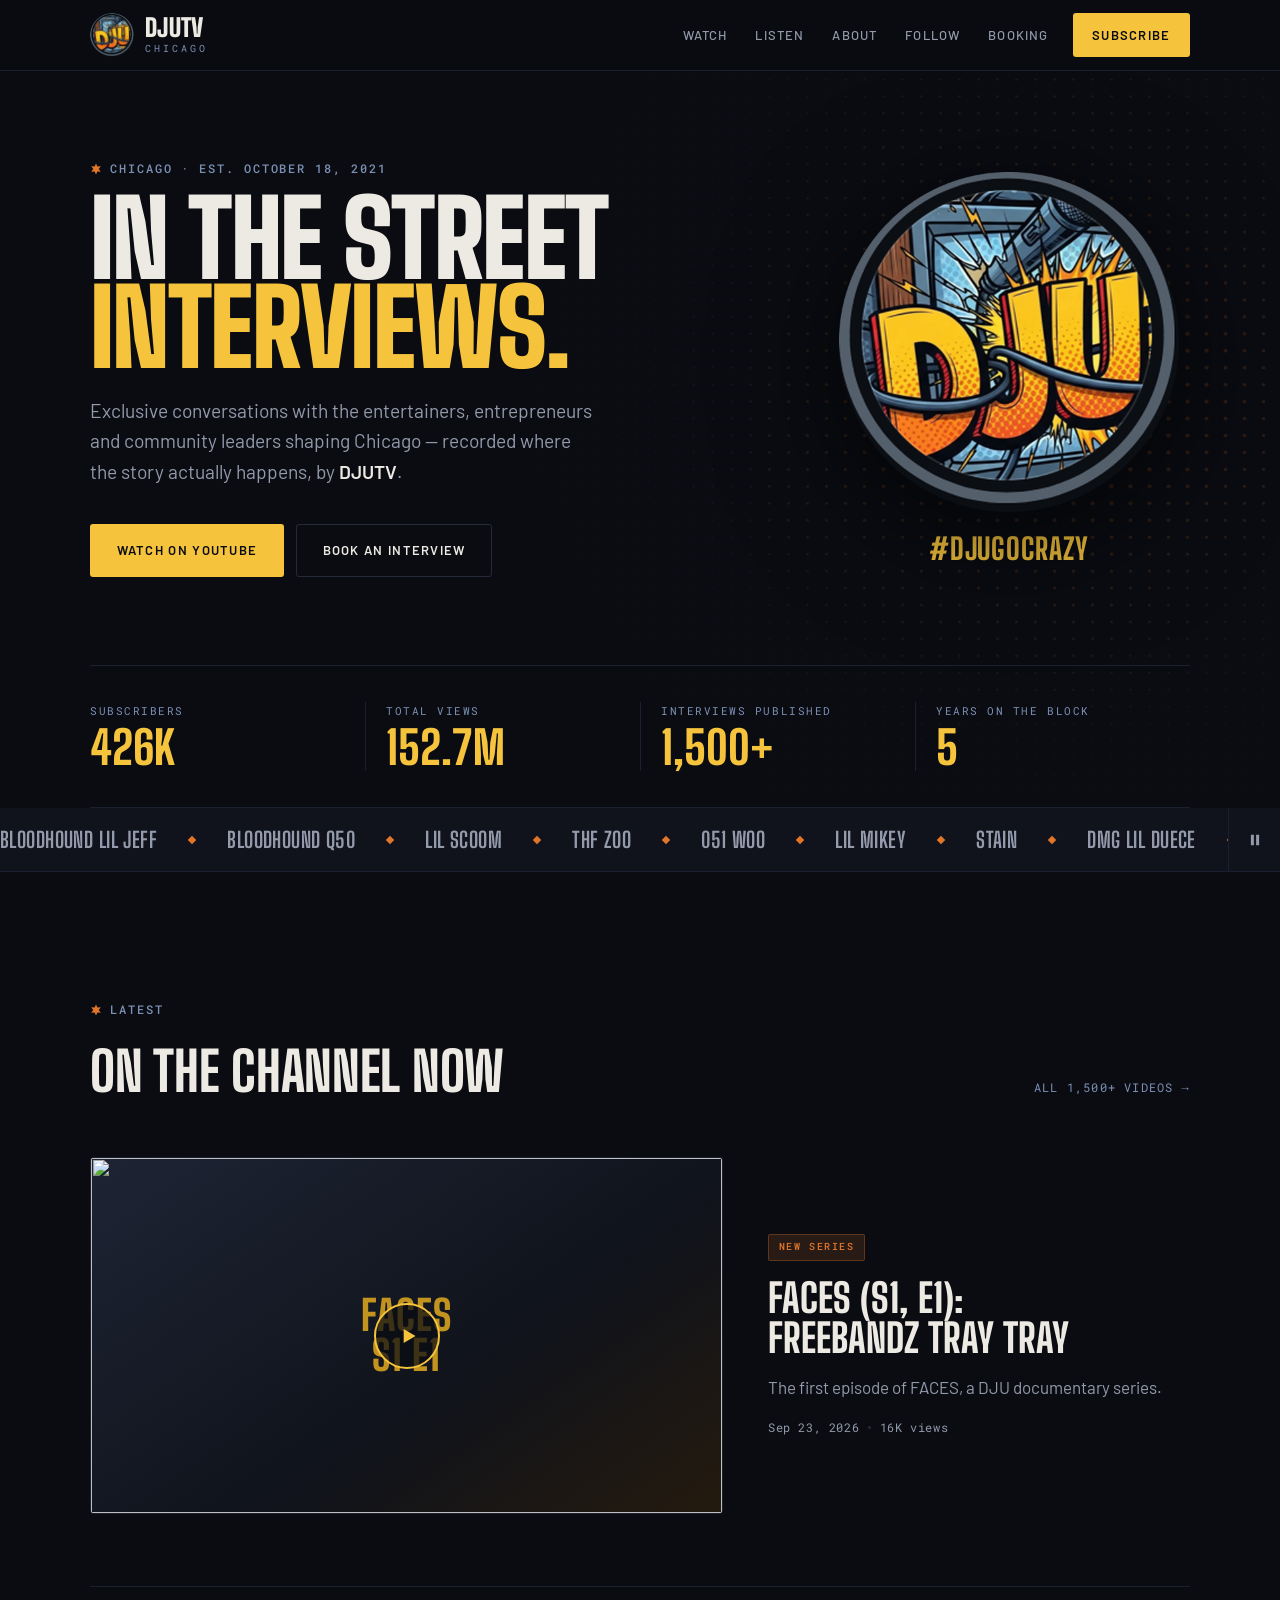
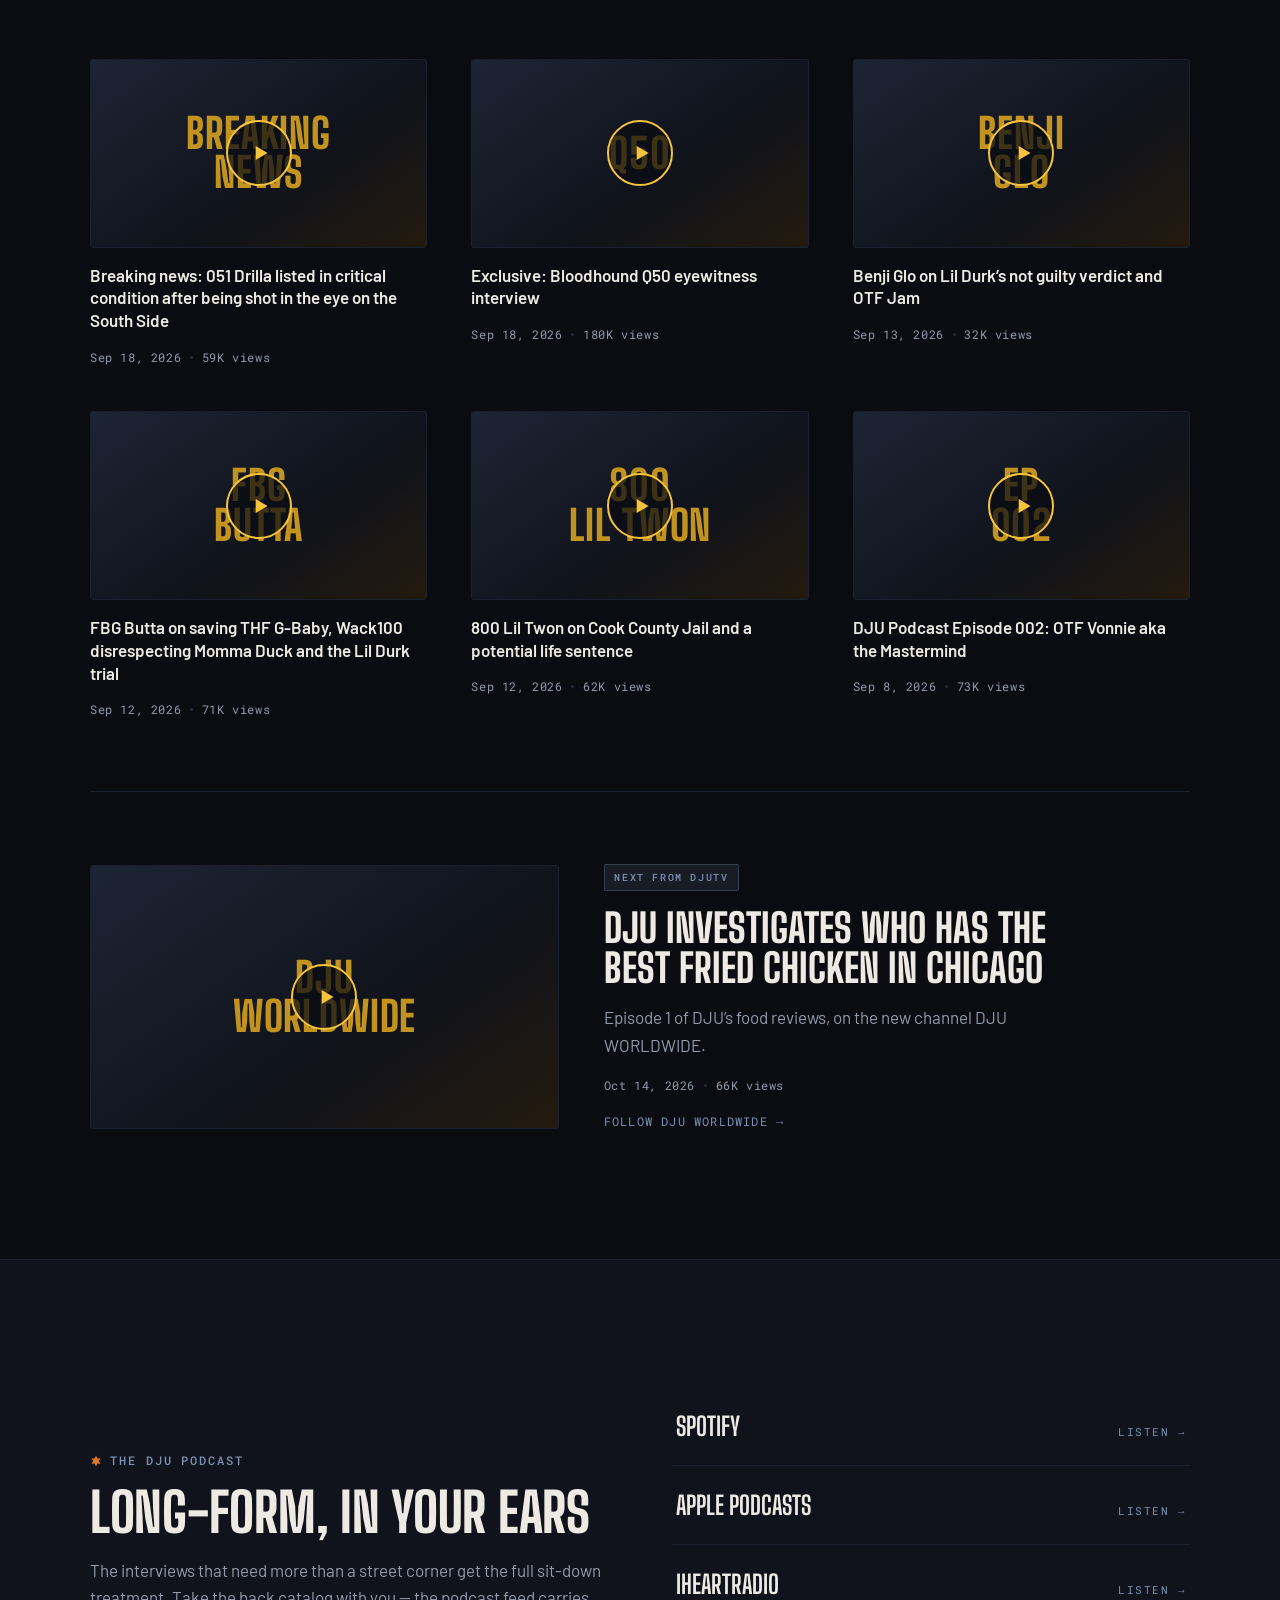
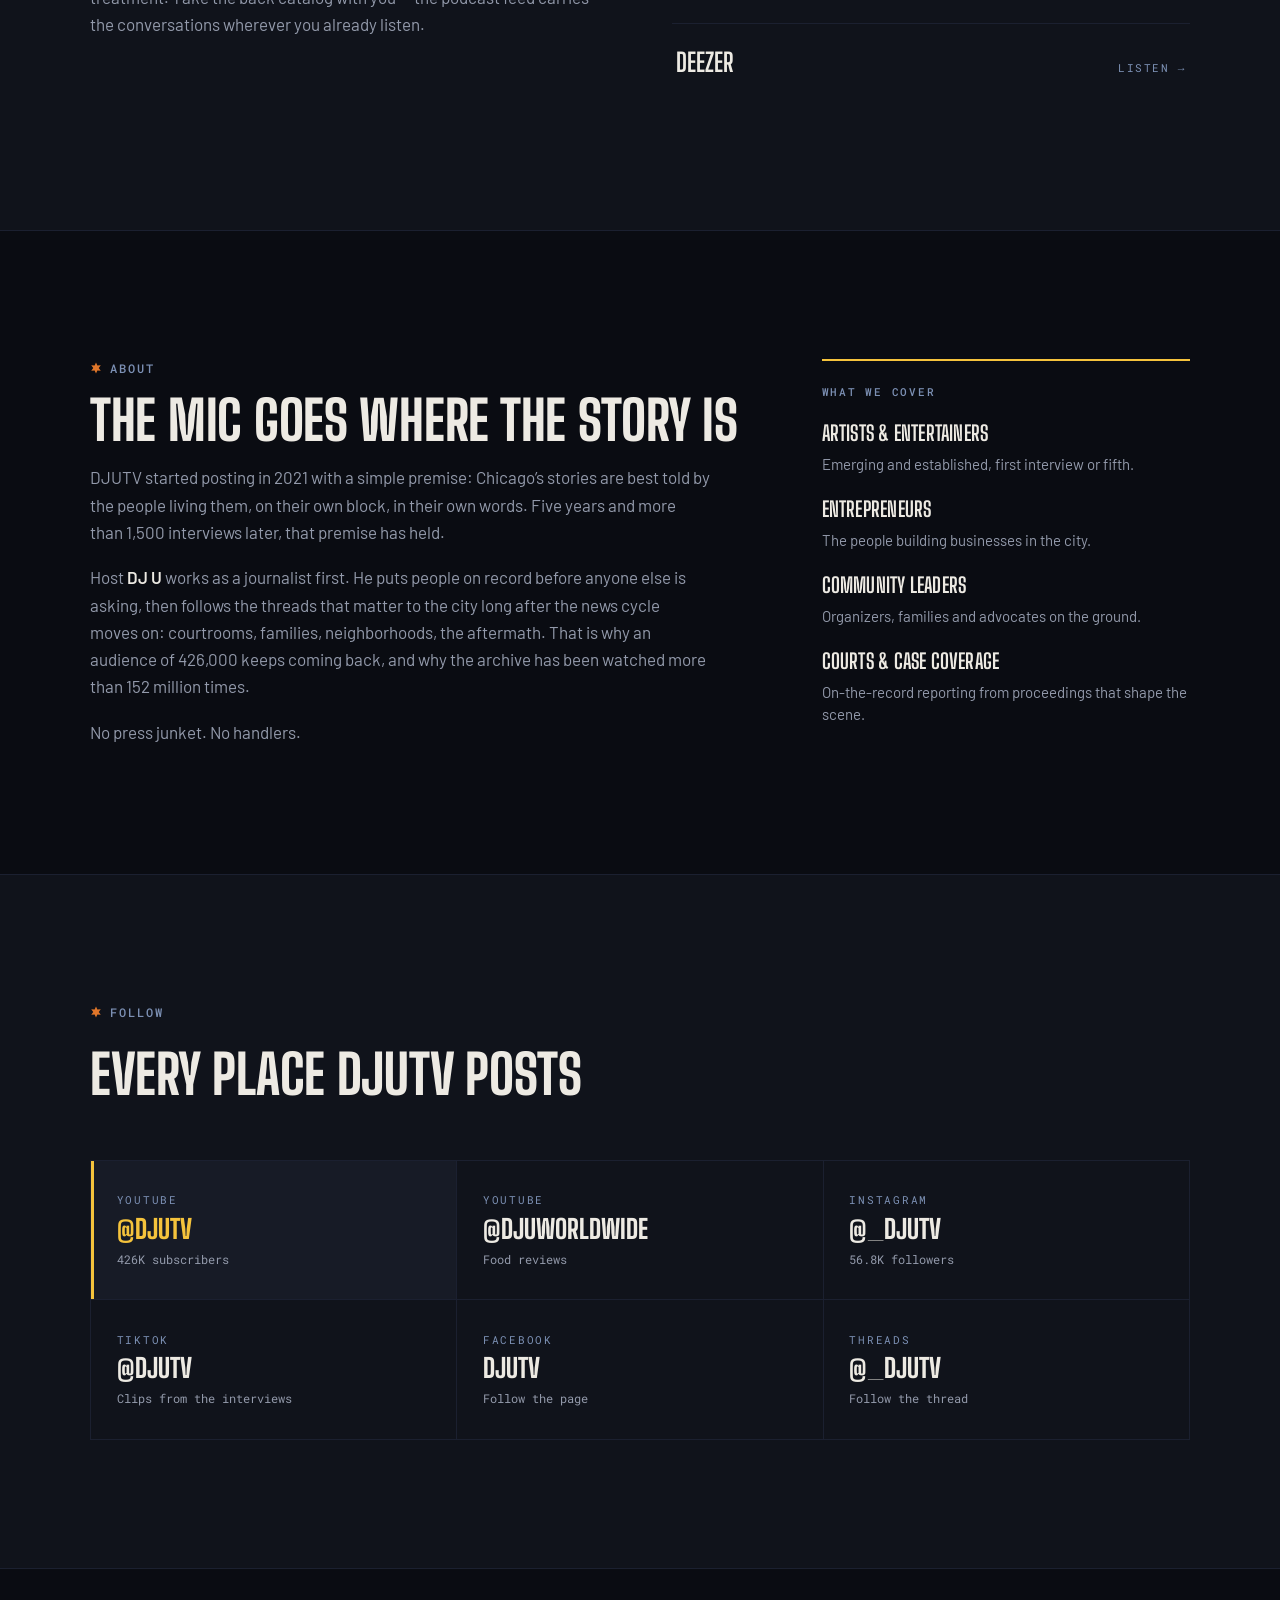
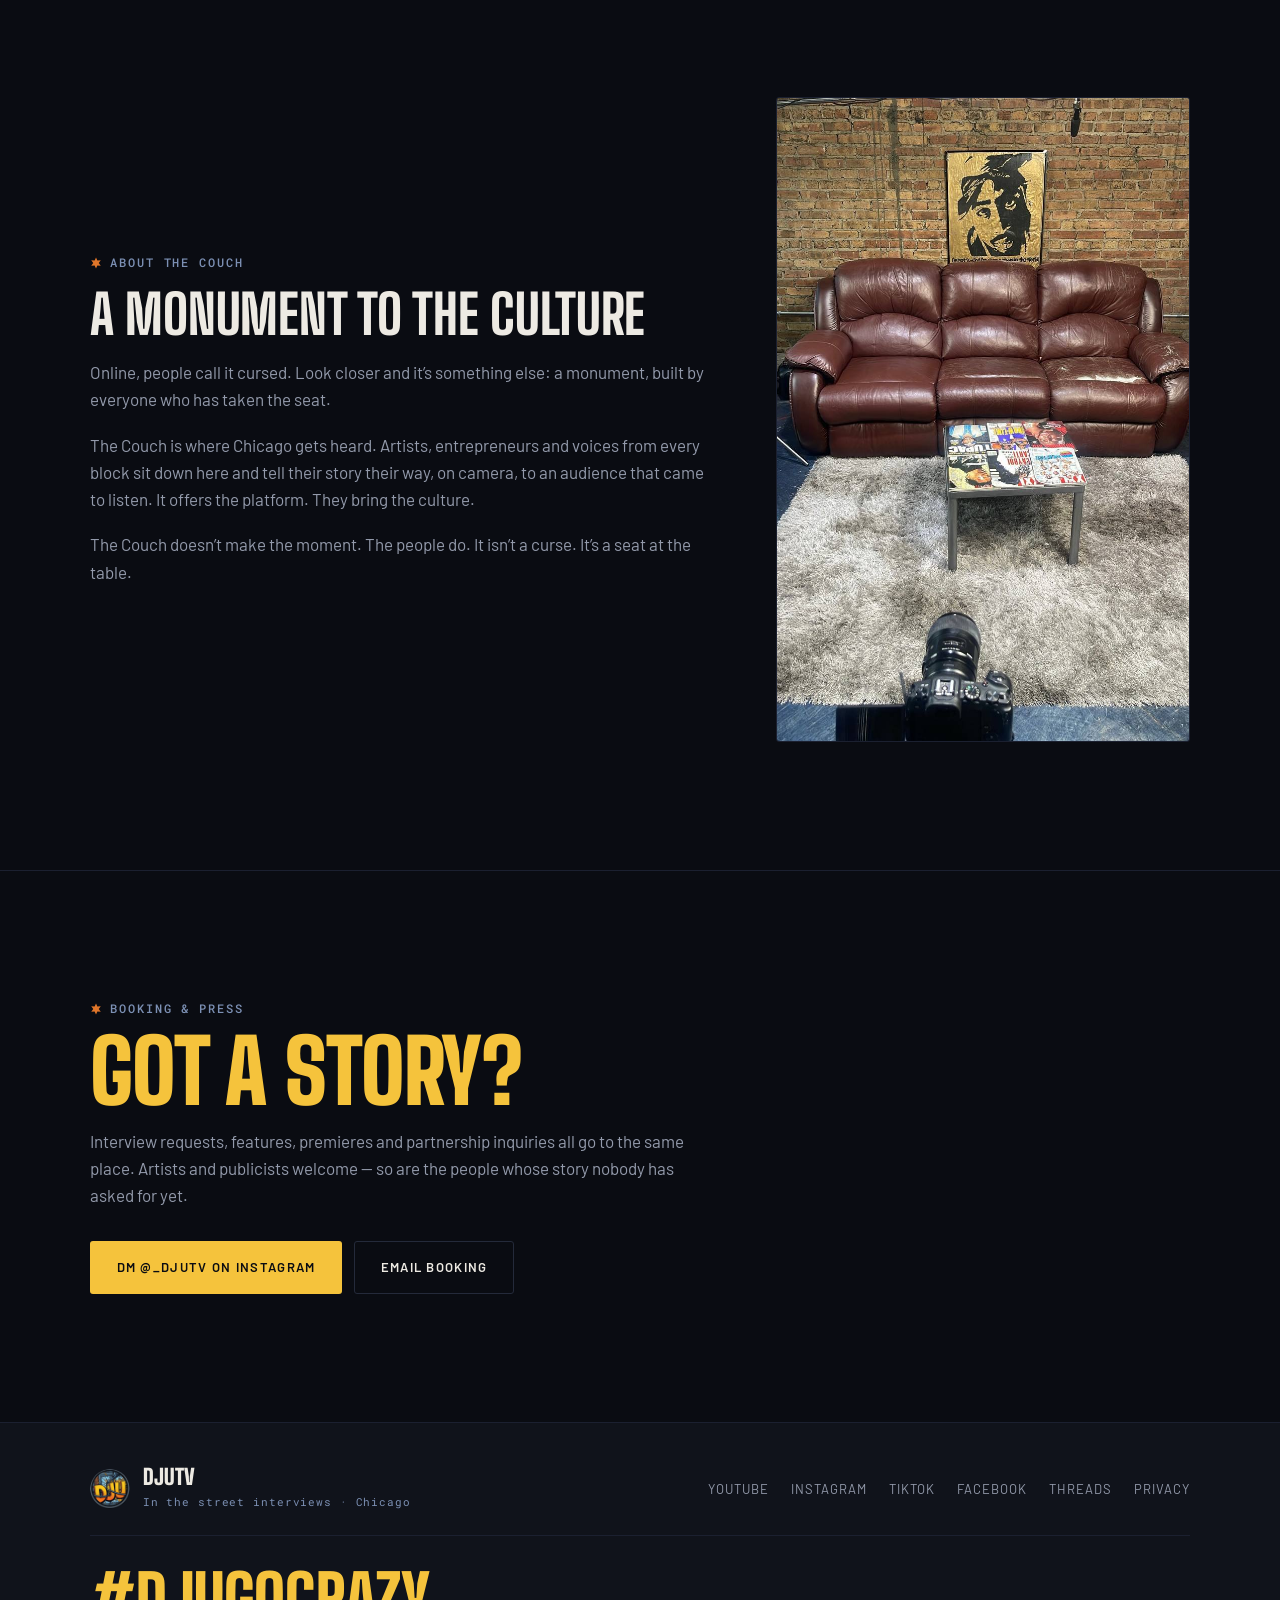
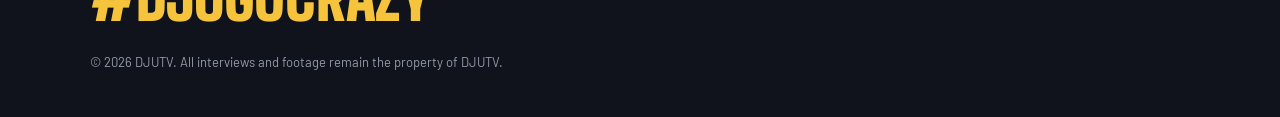
==== commit 66bac158: "Rewrite the Couch bio, add a ticker pause control and a mobile menu The Couch section drops its plac" ====
--- a/index.html
+++ b/index.html
@@ -62,6 +62,7 @@
     <path d="M12 1 L14.75 7.24 L21.53 6.5 L17.5 12 L21.53 17.5 L14.75 16.76 L12 23 L9.25 16.76 L2.47 17.5 L6.5 12 L2.47 6.5 L9.25 7.24 Z"/>
   </symbol>
   <symbol id="play" viewBox="0 0 24 24"><path d="M8 5.5 L19 12 L8 18.5 Z"/></symbol>
+  <symbol id="pause" viewBox="0 0 24 24"><path d="M6.5 5 H10.5 V19 H6.5 Z M13.5 5 H17.5 V19 H13.5 Z"/></symbol>
 </svg>
 
 <a class="skip-link" href="#main">Skip to content</a>
@@ -75,7 +76,12 @@
         <span class="brand__sub">Chicago</span>
       </span>
     </a>
-    <nav class="nav" aria-label="Primary">
+    <button class="btn btn--ghost menu-toggle" type="button" aria-expanded="false" aria-controls="primary-nav">
+      <svg class="menu-toggle__open" viewBox="0 0 16 16" aria-hidden="true"><path d="M2 4h12M2 8h12M2 12h12"/></svg>
+      <svg class="menu-toggle__close" viewBox="0 0 16 16" aria-hidden="true"><path d="M3.5 3.5l9 9M12.5 3.5l-9 9"/></svg>
+      Menu
+    </button>
+    <nav class="nav" id="primary-nav" aria-label="Primary">
       <a href="#watch">Watch</a>
       <a href="#listen">Listen</a>
       <a href="#about">About</a>
@@ -117,12 +123,35 @@
     </div>
   </section>
 
-  <div class="ticker" aria-hidden="true">
+  <div class="ticker">
     <div class="ticker__track">
-      <span class="ticker__set">
-        <b>Bloodhound Lil Jeff</b><i></i><b>Bloodhound Q50</b><i></i><b>Lil Scoom</b><i></i><b>THF Zoo</b><i></i><b>051 Woo</b><i></i><b>Lil Mikey</b><i></i><b>Stain</b><i></i><b>DMG Lil Duece</b><i></i><b>THF TP</b><i></i><b>800TJ</b><i></i><b>Foolio</b><i></i><b>Q50wLil50</b><i></i><b>Munna Duke</b><i></i><b>O&rsquo;Block Louie</b><i></i><b>Makado600</b><i></i><b>T-Slick</b><i></i><b>THF Twin</b><i></i><b>Tray Tray</b><i></i><b>Cragg Hardaway</b><i></i><b>EST Lu Mike</b><i></i>
-      </span>
-    </div>
+      <ul class="ticker__set" role="list" aria-label="Notable guests">
+        <li>Bloodhound Lil Jeff</li>
+        <li>Bloodhound Q50</li>
+        <li>Lil Scoom</li>
+        <li>THF Zoo</li>
+        <li>051 Woo</li>
+        <li>Lil Mikey</li>
+        <li>Stain</li>
+        <li>DMG Lil Duece</li>
+        <li>THF TP</li>
+        <li>800TJ</li>
+        <li>Foolio</li>
+        <li>Q50wLil50</li>
+        <li>Munna Duke</li>
+        <li>O&rsquo;Block Louie</li>
+        <li>Makado600</li>
+        <li>T-Slick</li>
+        <li>THF Twin</li>
+        <li>Tray Tray</li>
+        <li>Cragg Hardaway</li>
+        <li>EST Lu Mike</li>
+      </ul>
+    </div>
+    <button class="ticker__toggle" type="button" aria-label="Pause scrolling names">
+      <svg class="ticker__icon ticker__icon--pause" aria-hidden="true"><use href="#pause"></use></svg>
+      <svg class="ticker__icon ticker__icon--play" aria-hidden="true"><use href="#play"></use></svg>
+    </button>
   </div>
 
   <section class="section" id="watch">
@@ -313,19 +342,21 @@
 
   <section class="section couch" id="couch">
     <div class="wrap couch__inner">
-      <!-- PROVISIONAL COPY: drafted from the client's photo and messages, not written or approved
-           by the client. Replace the contents of .couch__copy with the approved "About The Couch" bio. -->
+      <!-- Editorial copy: keep it free of claims about the couch's history unless they can be
+           sourced. See "The Couch" in the README. -->
       <div class="couch__copy">
         <p class="eyebrow"><svg class="star" aria-hidden="true"><use href="#star6"></use></svg> About The Couch</p>
-        <h2 class="section__title">Brick wall, leather couch</h2>
-        <p class="prose">Magazines spread across the table, a gold portrait on the wall and a camera pointed straight at the seat. This is The Couch.</p>
+        <h2 class="section__title">A monument to the culture</h2>
+        <p class="prose">Online, people call it cursed. Look closer and it&rsquo;s something else: a monument, built by everyone who has taken the seat.</p>
+        <p class="prose">The Couch is where Chicago gets heard. Artists, entrepreneurs and voices from every block sit down here and tell their story their way, on camera, to an audience that came to listen. It offers the platform. They bring the culture.</p>
+        <p class="prose">The Couch doesn&rsquo;t make the moment. The people do. It isn&rsquo;t a curse. It&rsquo;s a seat at the table.</p>
       </div>
       <img class="couch__photo" src="assets/img/couch.jpg" alt="A worn brown leather couch against a brick wall beneath a framed gold portrait, with magazines on a low table, a grey rug and a camera in the foreground" width="820" height="1280" loading="lazy" decoding="async">
     </div>
   </section>
 
   <section class="section booking" id="booking">
-    <div class="wrap booking__inner">
+    <div class="wrap">
       <p class="eyebrow"><svg class="star" aria-hidden="true"><use href="#star6"></use></svg> Booking &amp; press</p>
       <h2 class="booking__title">Got a story?</h2>
       <p class="prose booking__prose">Interview requests, features, premieres and partnership inquiries all go to the same place. Artists and publicists welcome — so are the people whose story nobody has asked for yet.</p>
--- a/assets/css/styles.css
+++ b/assets/css/styles.css
@@ -17,7 +17,9 @@
   --bone:       #EDEAE3;
   --ash:        #939AAB;
 
-  --font-display: "Big Shoulders Display", "Oswald", "Arial Narrow", "Haettenschweiler", Impact, sans-serif;
+  /* The condensed fallbacks keep headlines close to the brand face while it loads or if it fails:
+     Avenir Next Condensed ships with iOS, sans-serif-condensed is Android's Roboto Condensed. */
+  --font-display: "Big Shoulders Display", "Oswald", "Arial Narrow", "Avenir Next Condensed", "Roboto Condensed", "sans-serif-condensed", "Haettenschweiler", Impact, sans-serif;
   --font-body:    "Barlow", system-ui, -apple-system, "Segoe UI", sans-serif;
   --font-mono:    "Roboto Mono", ui-monospace, "SFMono-Regular", Menlo, monospace;
 
@@ -44,6 +46,9 @@
   font-size: 1.0625rem;
   line-height: 1.6;
   -webkit-font-smoothing: antialiased;
+  /* A word only breaks when it cannot fit on a line by itself, e.g. a headline set in a wide
+     fallback face at 320px. With the brand fonts loaded every word fits, so nothing changes. */
+  overflow-wrap: break-word;
 }
 
 img { max-width: 100%; display: block; }
@@ -52,6 +57,10 @@
 a { color: var(--gold); text-decoration: none; }
 
 :focus-visible { outline: 2px solid var(--gold); outline-offset: 3px; }
+
+/* The small text links are under 24px tall on their own. The padding lifts each tap target past
+   that, and the matching negative margin keeps the text and the layout exactly where they were. */
+.nav a, .section__link, .footer__nav a { padding-block: .25rem; margin-block: -.25rem; }
 
 .sprite { position: absolute; width: 0; height: 0; overflow: hidden; }
 
@@ -150,7 +159,33 @@
 
 .masthead__cta { padding: .65rem 1.15rem; }
 
-@media (max-width: 940px) { .nav { display: none; } }
+/* The Menu button exists only on small screens, and only once the script has marked the header
+   with data-menu, so a page without JavaScript never shows a button that cannot work. */
+.menu-toggle { display: none; gap: .55rem; padding: .65rem 1rem; line-height: 1.6; background: transparent; cursor: pointer; }
+.menu-toggle svg { width: 16px; height: 16px; fill: none; stroke: currentColor; stroke-width: 1.75; stroke-linecap: round; }
+.masthead[data-menu="open"] .menu-toggle__open,
+.masthead:not([data-menu="open"]) .menu-toggle__close { display: none; }
+
+@media (max-width: 940px) {
+  .nav { display: none; }
+  .masthead[data-menu] .menu-toggle { display: inline-flex; }
+  /* Open, the same links drop below the header as full-width rows with room to tap. */
+  .masthead[data-menu="open"] .nav {
+    display: flex; flex-direction: column; gap: 0;
+    position: absolute; top: 100%; left: 0; right: 0;
+    padding: .25rem var(--gutter) .75rem;
+    background: var(--ink); border-block: 1px solid var(--line-soft);
+  }
+  .masthead[data-menu="open"] .nav a { padding-block: .9rem; margin-block: 0; font-size: .875rem; }
+  .masthead[data-menu="open"] .nav a + a { border-top: 1px solid var(--line-soft); }
+}
+/* Without JavaScript there is no Menu button, so small screens show the links as a second row,
+   and the taller header scrolls away instead of staying pinned. */
+@media (max-width: 940px) and (scripting: none) {
+  .masthead { position: static; }
+  .masthead__inner { flex-wrap: wrap; height: auto; min-height: 70px; padding-block: .85rem; row-gap: .6rem; }
+  .nav { display: flex; flex-wrap: wrap; order: 1; width: 100%; gap: .6rem 1.4rem; }
+}
 @media (max-width: 420px) { .masthead__cta { display: none; } }
 
 /* ---------- hero ---------- */
@@ -243,20 +278,63 @@
 
 /* ---------- ticker ---------- */
 
+/* One value sets the rhythm. Each name carries its diamond with the gap on both sides, and the
+   set ends on the same gap, so the join between loops matches the space between any two names.
+   53s holds the scroll at about 58px/s for the current list; the README covers changing it. */
 .ticker {
-  overflow: hidden; border-bottom: 1px solid var(--line-soft);
+  --ticker-gap: 2rem;
+  position: relative; overflow: hidden; border-bottom: 1px solid var(--line-soft);
   background: var(--ink-2); padding: .9rem 0;
 }
-.ticker__track { display: flex; width: max-content; animation: slide 48s linear infinite; }
-.ticker__set { display: flex; align-items: center; padding-right: 2.5rem; }
-.ticker__set b {
+.ticker__track { display: flex; width: max-content; }
+/* Nothing moves until the script has added the copy and set data-state, which also reveals the
+   pause button: without JavaScript there is no loop to jump, and motion never appears without a
+   way to stop it. Pausing flips only the play state, so the loop resumes from the same frame. */
+.ticker[data-state] .ticker__track { animation: slide 53s linear infinite; }
+.ticker[data-state="paused"] .ticker__track { animation-play-state: paused; }
+.ticker__set {
+  display: flex; align-items: center; gap: var(--ticker-gap);
+  margin: 0; padding: 0 var(--ticker-gap) 0 0; list-style: none;
+}
+.ticker__set li {
+  display: flex; align-items: center; gap: var(--ticker-gap);
   font-family: var(--font-display); font-weight: 700;
   font-size: 1.35rem; letter-spacing: .02em; text-transform: uppercase;
   color: var(--ash); white-space: nowrap;
 }
-.ticker__set i { width: 6px; height: 6px; margin: 0 1.5rem; background: var(--ember); flex: none; transform: rotate(45deg); }
+.ticker__set li::after { content: ""; width: 6px; height: 6px; flex: none; background: var(--ember); transform: rotate(45deg); }
 @keyframes slide { from { transform: translateX(0); } to { transform: translateX(-50%); } }
-@media (prefers-reduced-motion: reduce) { .ticker__track { animation: none; } }
+
+/* The pause button caps the right end of the strip and the names slide under it. Full strip
+   height makes it an easy tap; the focus ring sits inside because the strip clips overflow. */
+.ticker__toggle {
+  display: none; position: absolute; inset: 0 0 0 auto; z-index: 1;
+  width: 3.25rem; place-items: center; padding: 0;
+  border: 0; border-left: 1px solid var(--line-soft); background: var(--ink-2);
+  color: var(--ash); cursor: pointer; transition: color .18s ease;
+}
+.ticker[data-state] .ticker__toggle { display: grid; }
+.ticker__toggle:hover { color: var(--gold); }
+.ticker__toggle:focus-visible { outline-offset: -6px; }
+.ticker__icon { width: 18px; height: 18px; fill: currentColor; }
+.ticker[data-state="paused"] .ticker__icon--pause,
+.ticker:not([data-state="paused"]) .ticker__icon--play { display: none; }
+
+/* Static presentation, for reduced motion and for browsers without JavaScript: nothing scrolls,
+   the copy and the pause button are hidden, and the one list wraps into compact centered rows
+   on a tighter rhythm, so all twenty names sit in a short block. */
+@media (prefers-reduced-motion: reduce), (scripting: none) {
+  .ticker { --ticker-gap: 1rem; }
+  .ticker__track { width: auto; }
+  .ticker[data-state] .ticker__track { animation: none; }
+  .ticker__set {
+    flex-wrap: wrap; justify-content: center; row-gap: .35rem;
+    width: 100%; max-width: var(--wrap); margin-inline: auto; padding-inline: var(--gutter);
+  }
+  .ticker__set li { font-size: 1.125rem; line-height: 1.35; white-space: normal; }
+  .ticker__set[aria-hidden="true"], .ticker__set li:last-child::after,
+  .ticker[data-state] .ticker__toggle { display: none; }
+}
 
 /* ---------- sections ---------- */
 
@@ -390,7 +468,7 @@
   display: grid; grid-template-columns: minmax(0, 1.45fr) minmax(0, .8fr);
   gap: clamp(2rem, 5vw, 4rem);
 }
-.about__main .section__title { margin-bottom: 1.35rem; }
+.about__main .section__title { margin-bottom: 1.15rem; }
 
 .about__side { border-top: 2px solid var(--gold); padding-top: 1.4rem; }
 .about__sideTitle {
@@ -454,7 +532,6 @@
 /* ---------- booking ---------- */
 
 .booking { background: var(--ink); }
-.booking__inner { max-width: 720px; }
 .booking__title {
   margin: 0 0 1.15rem;
   font-family: var(--font-display); font-weight: 900;
@@ -512,6 +589,7 @@
   transition: color .18s ease;
 }
 .footer__nav a:hover { color: var(--gold); }
+.footer__nav a[aria-current="page"] { color: var(--bone); }
 .footer__legal { margin: 0; font-size: .8125rem; color: var(--ash); }
 .footer__slogan {
   margin: 0;
